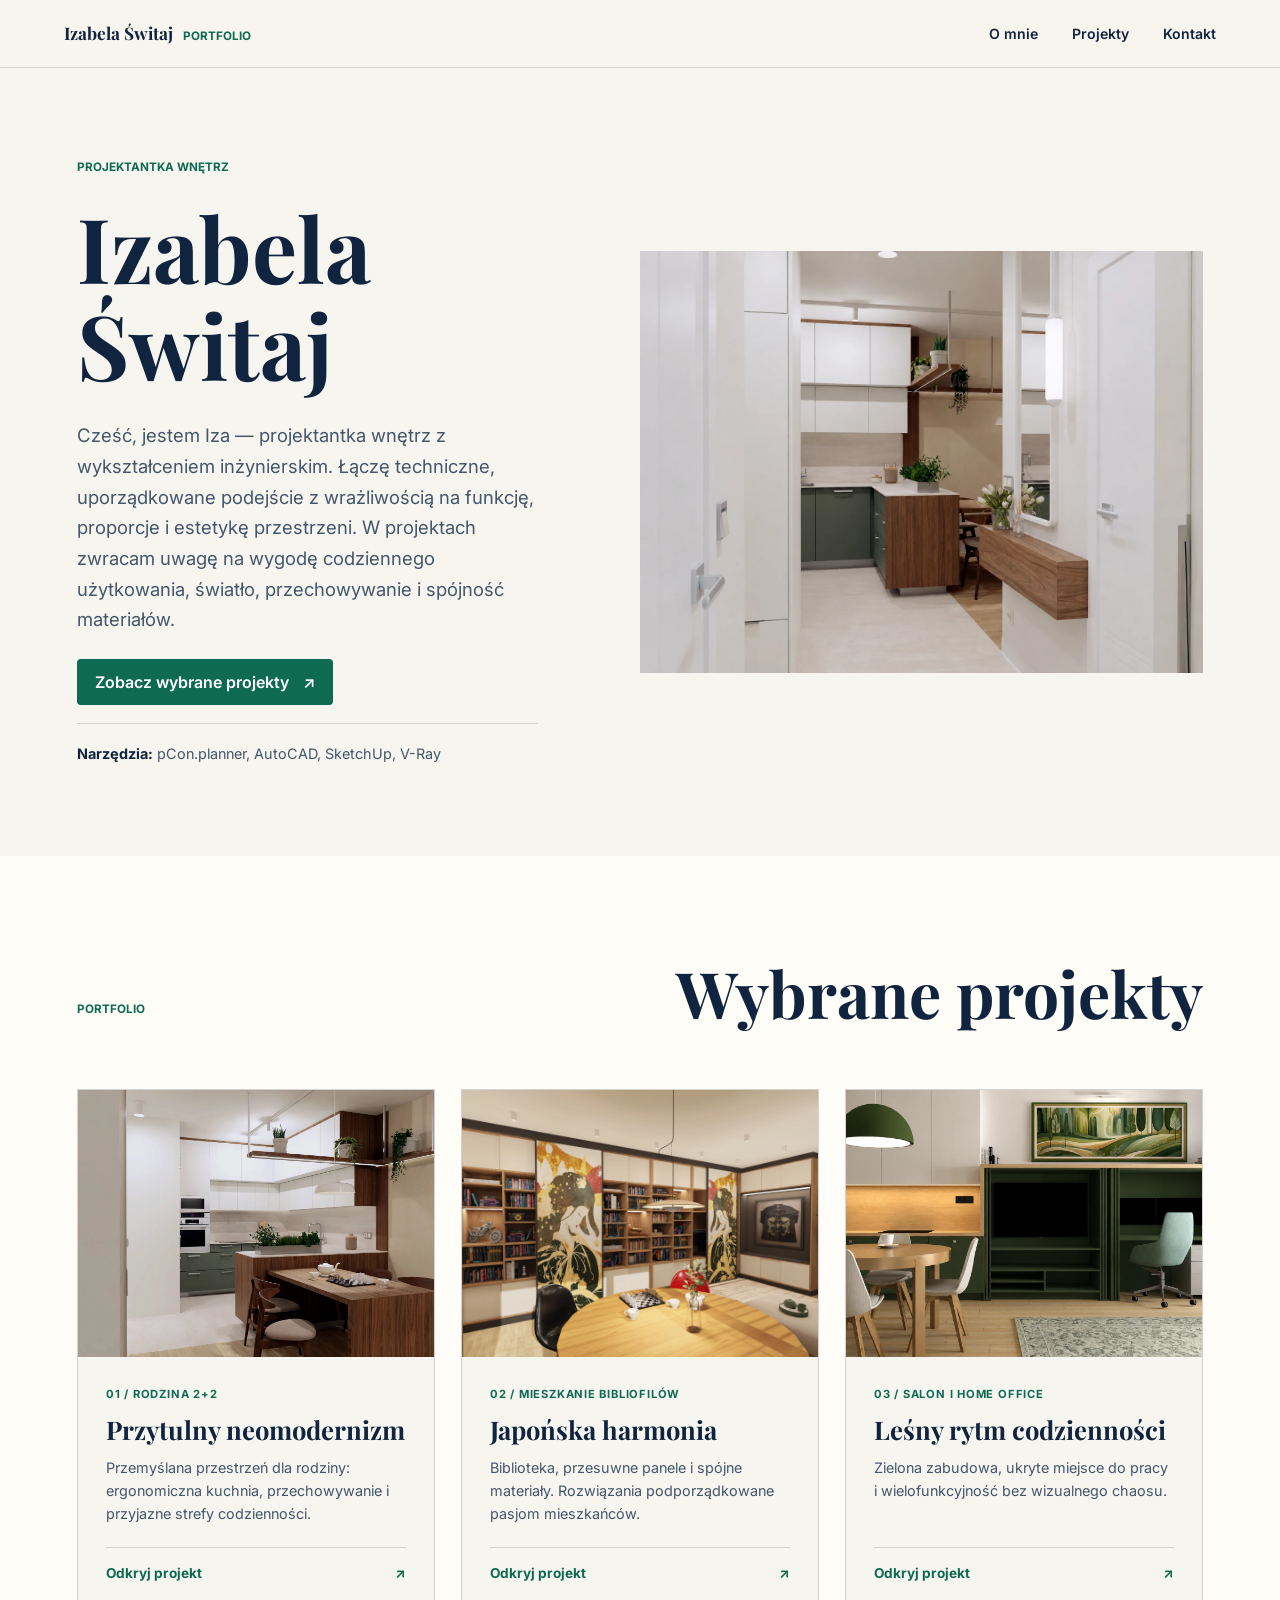
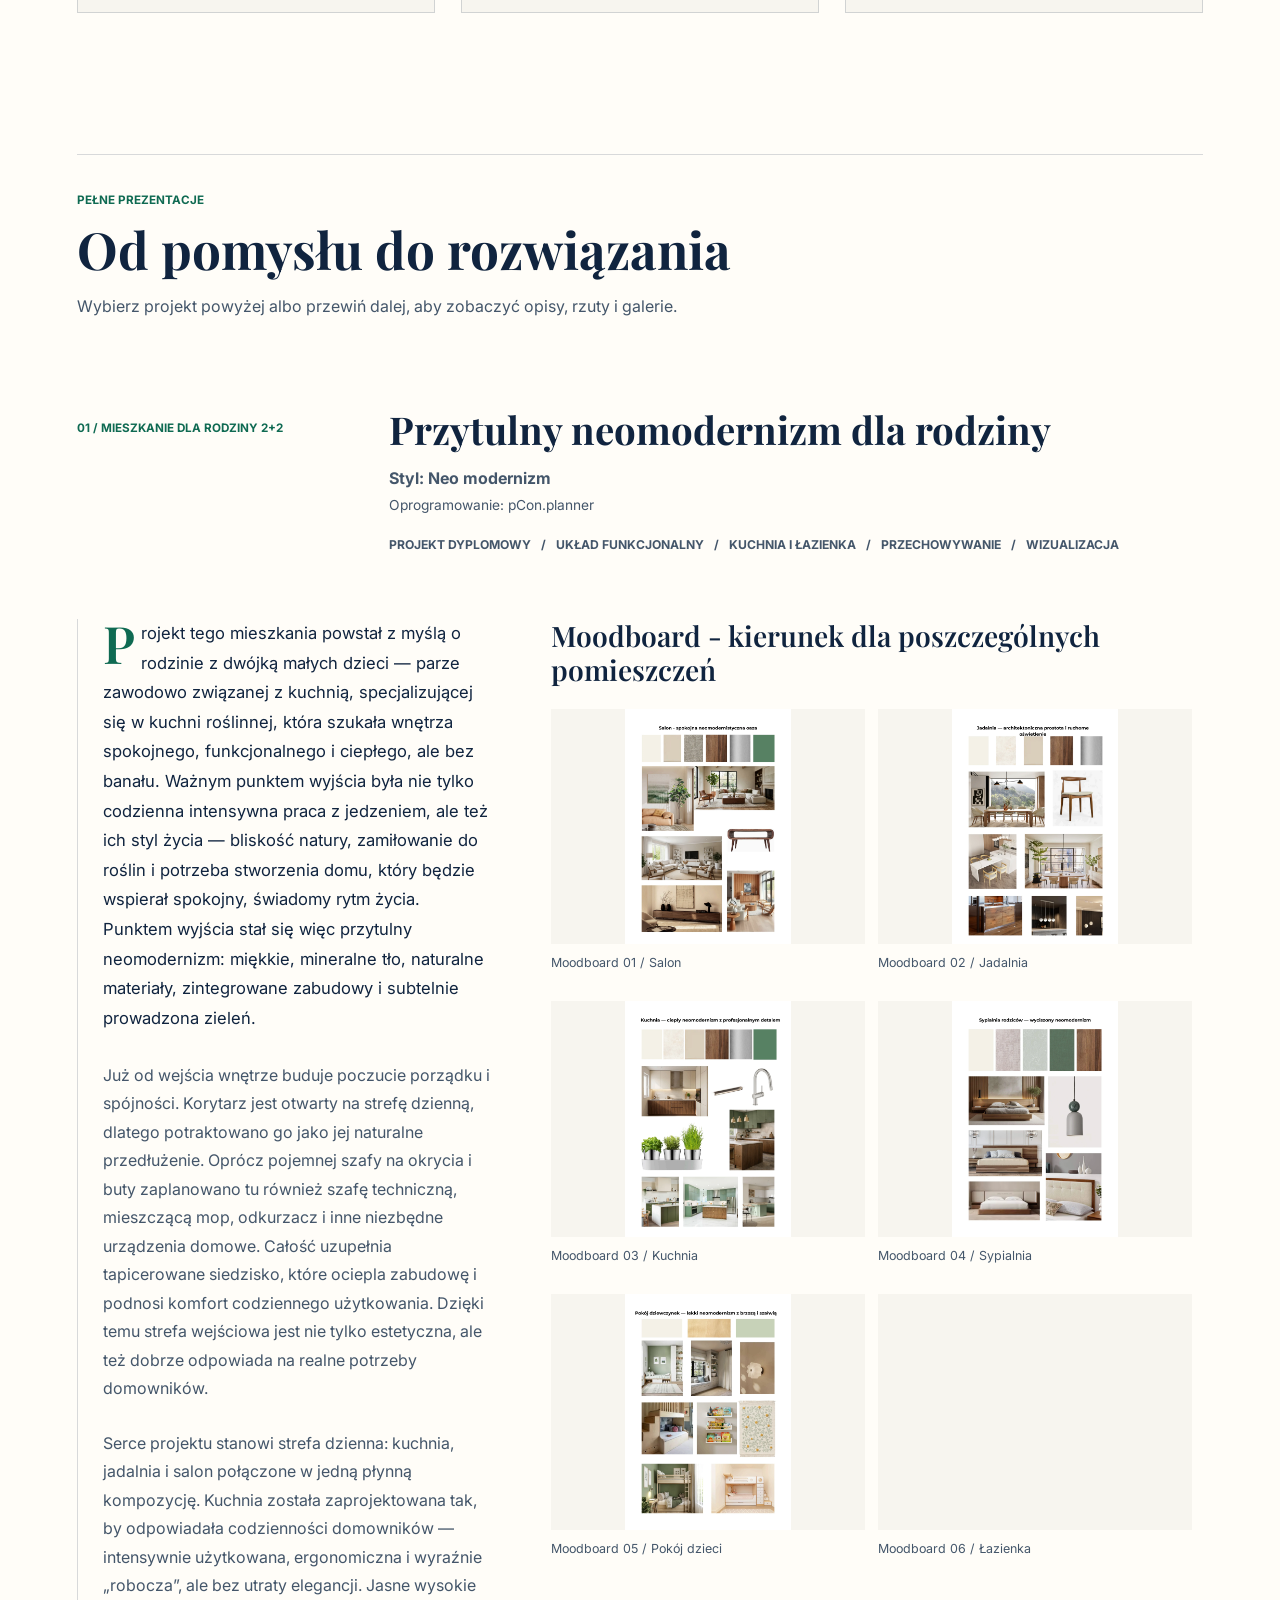
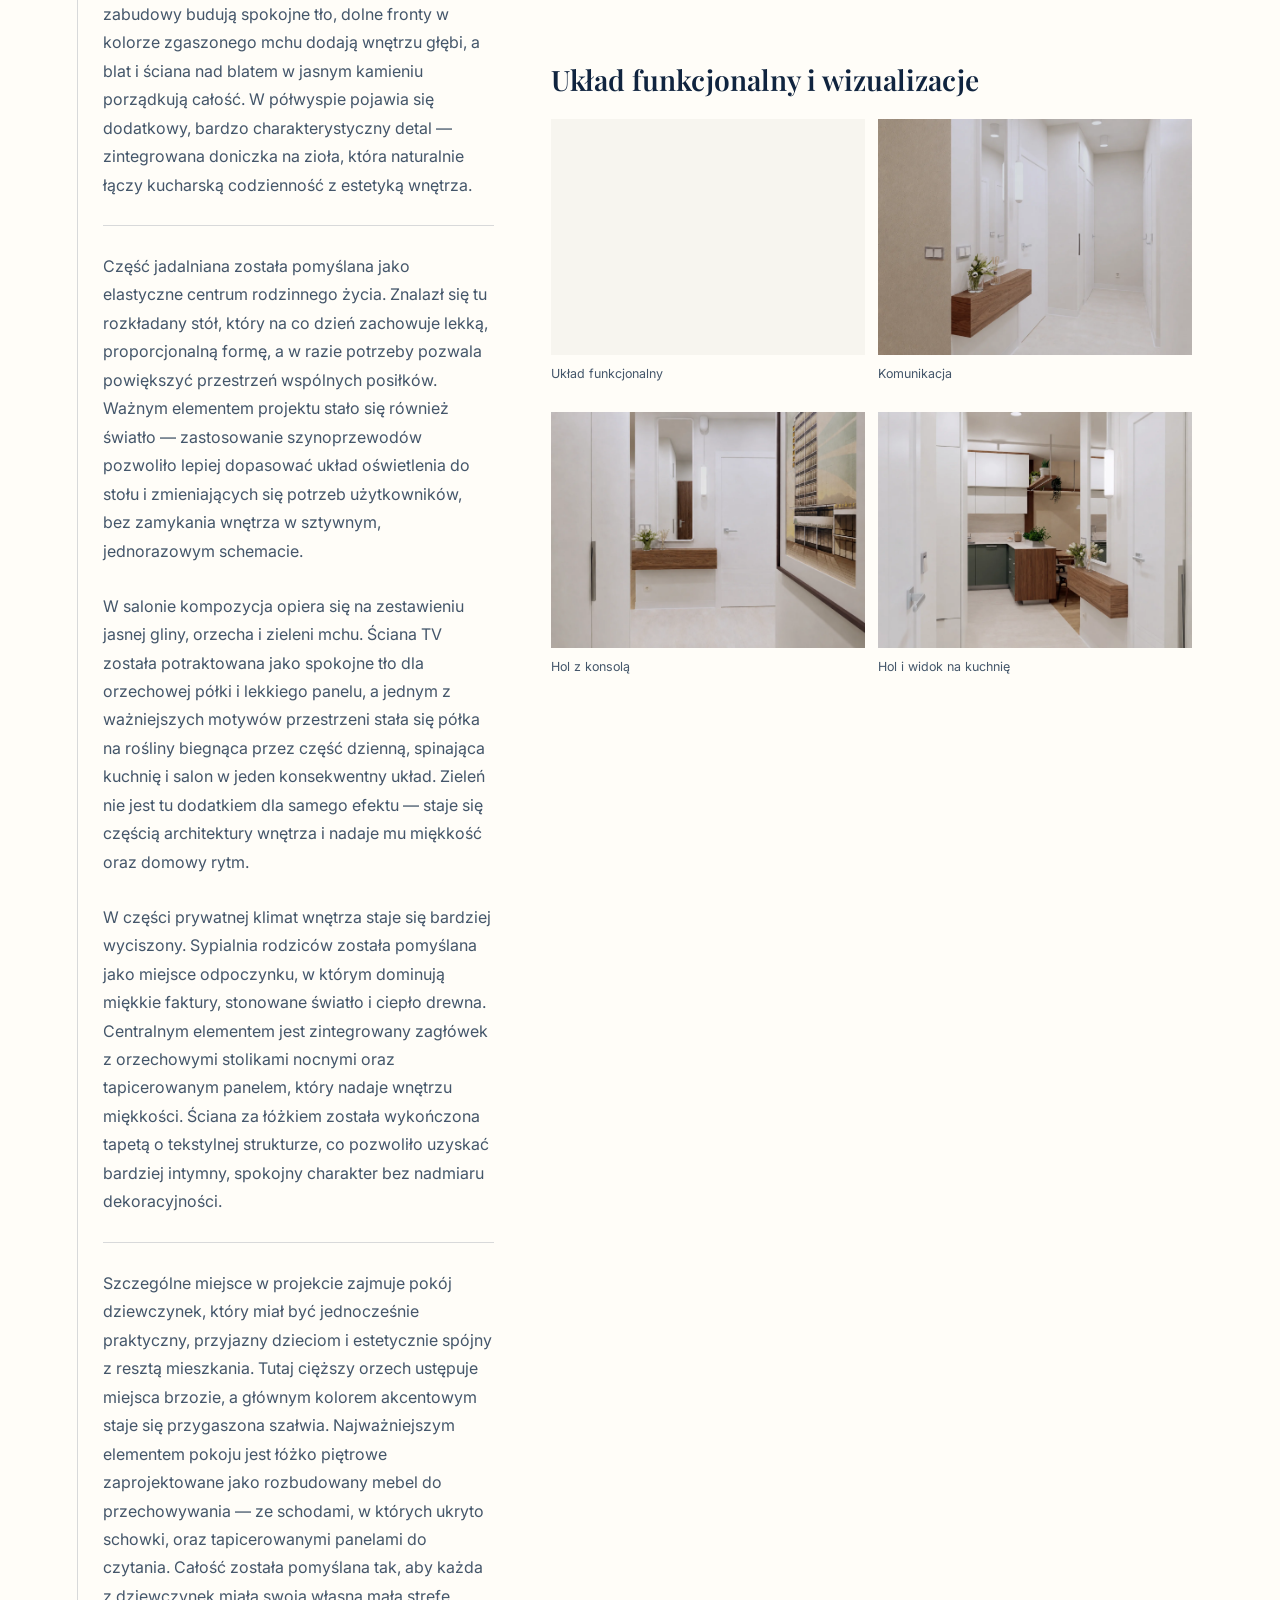
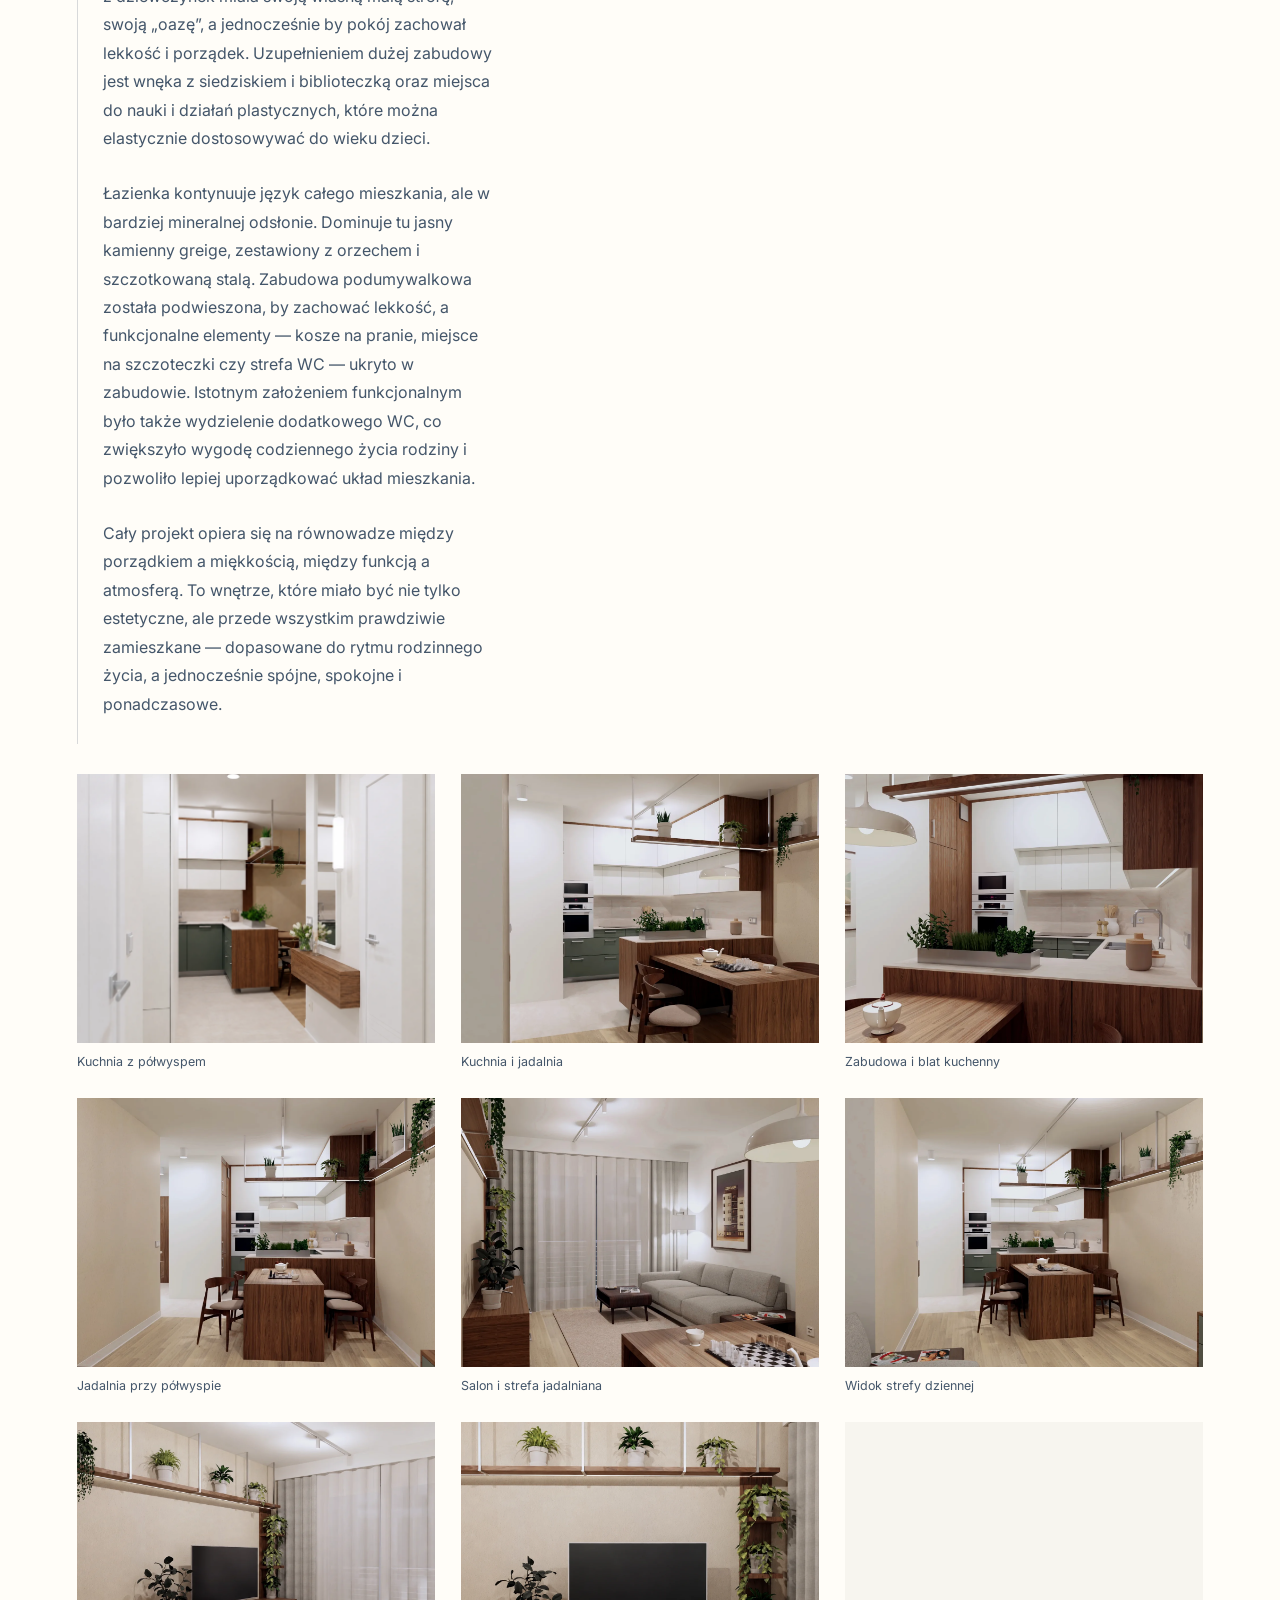
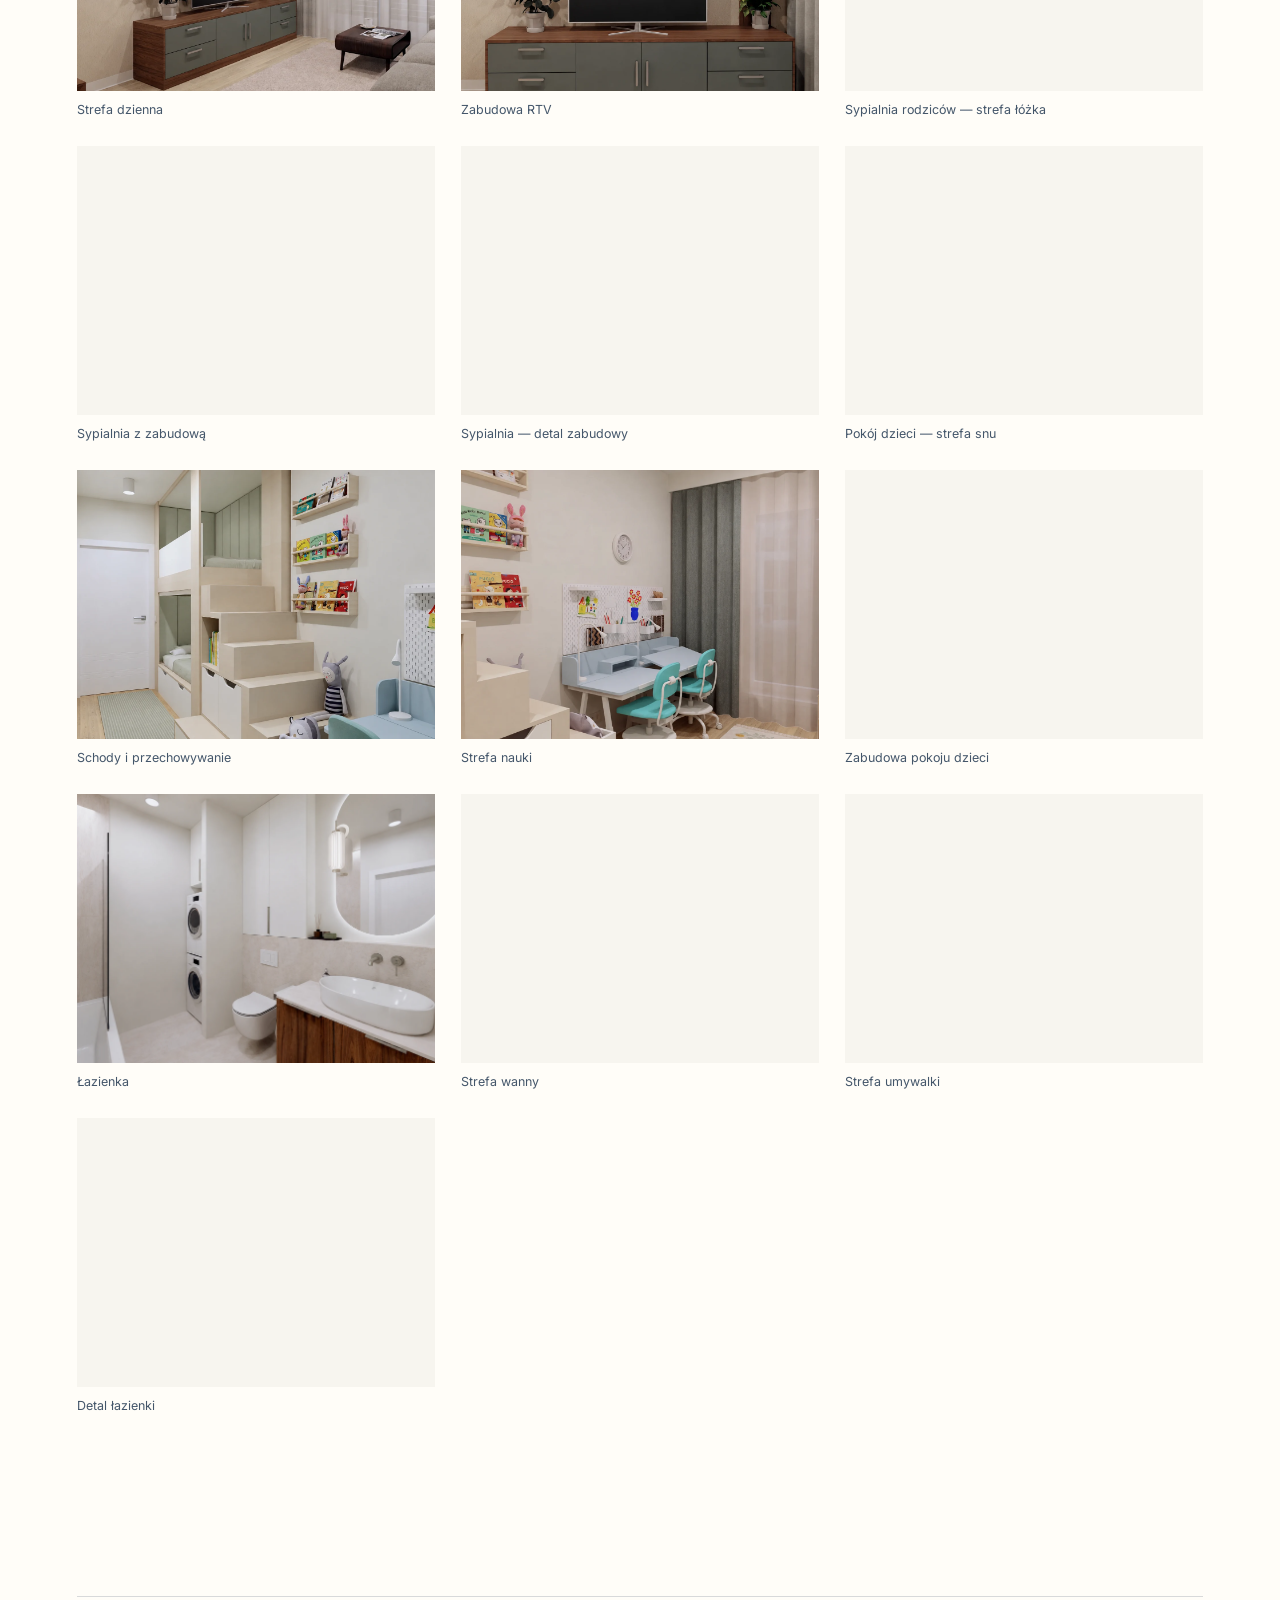
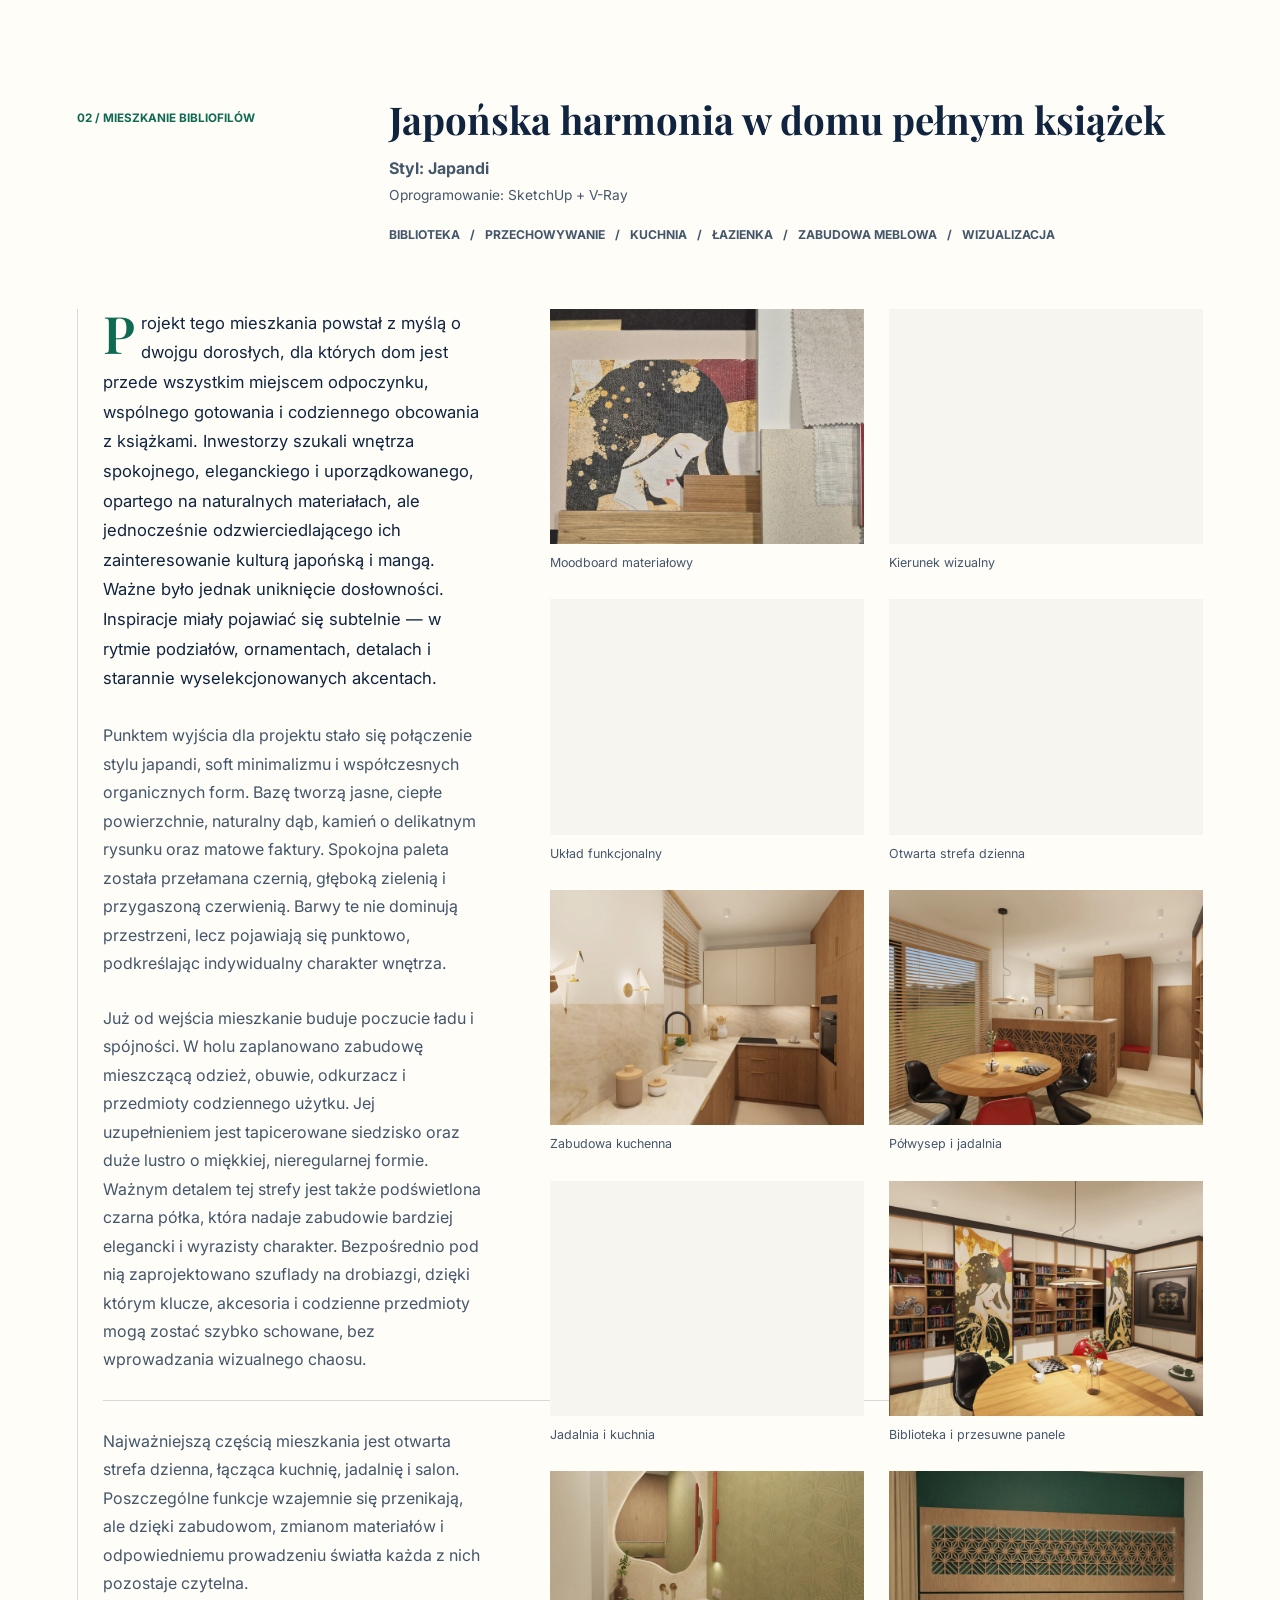
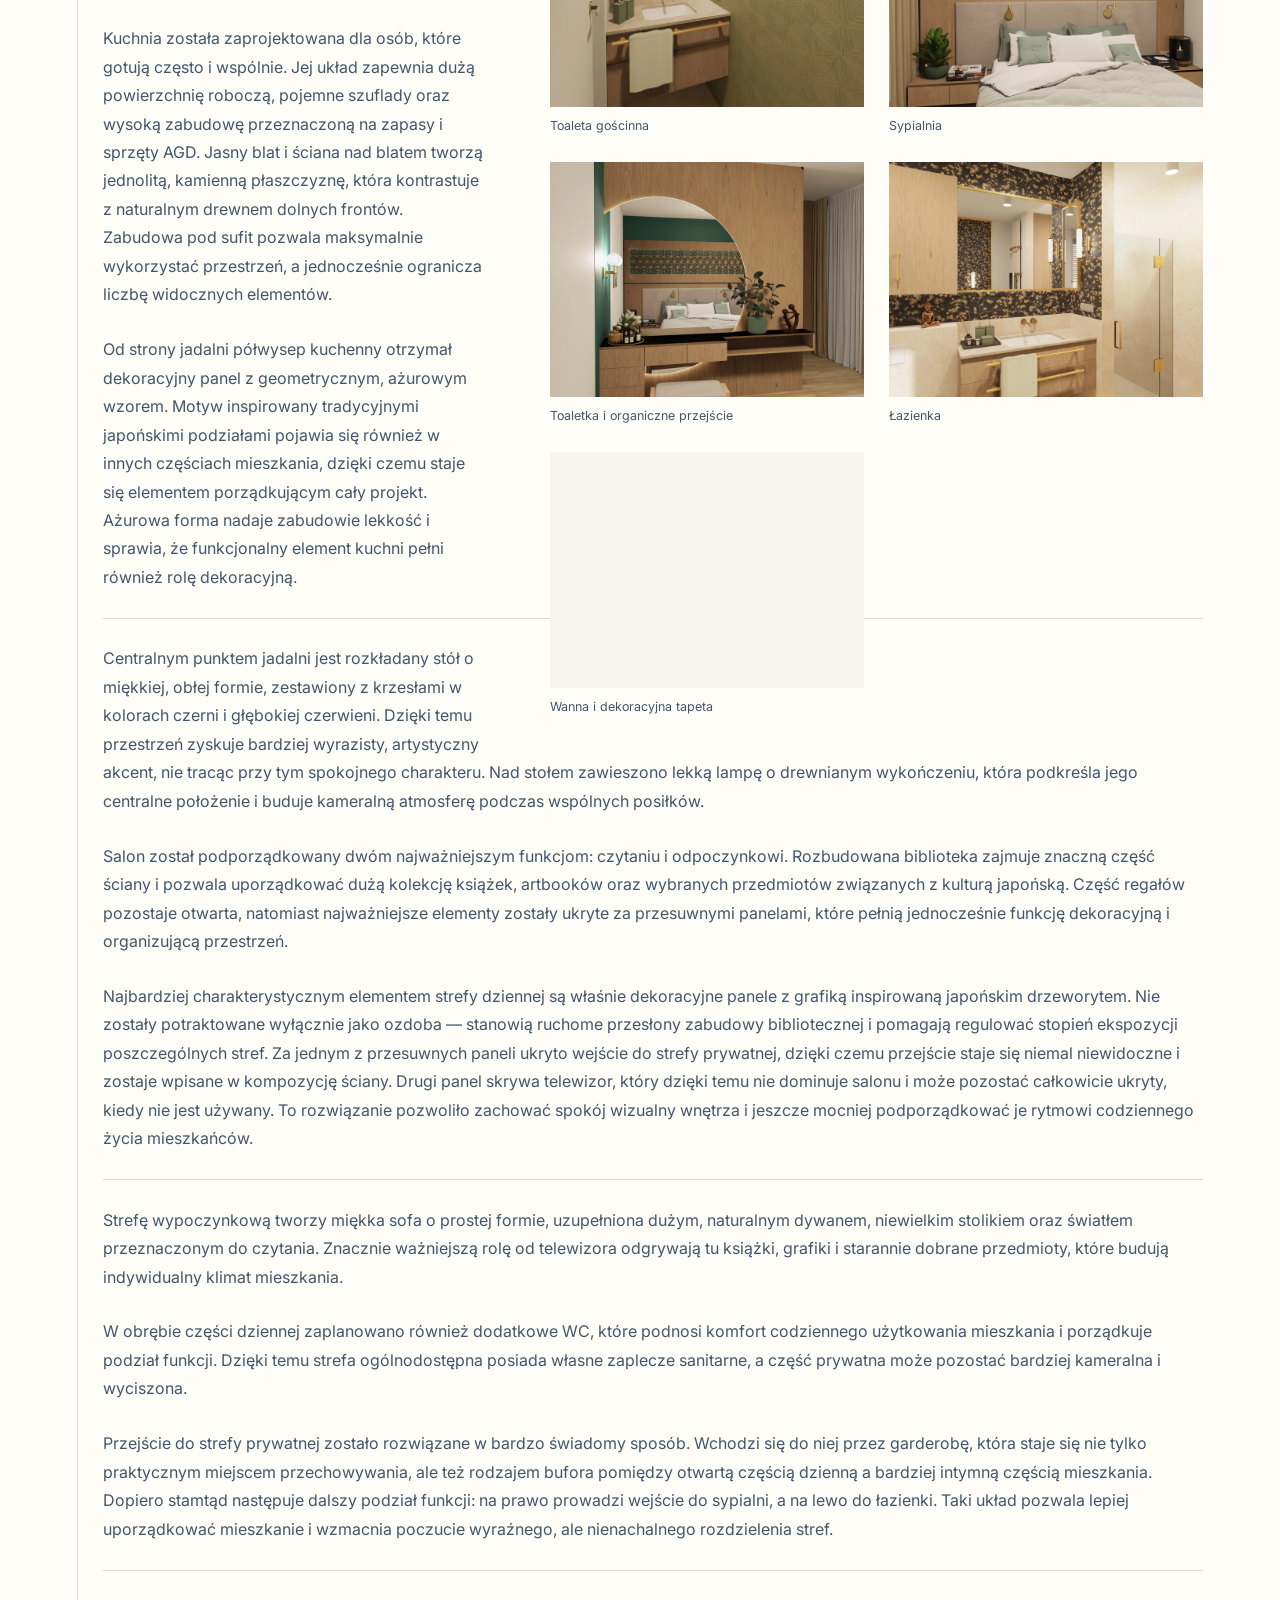
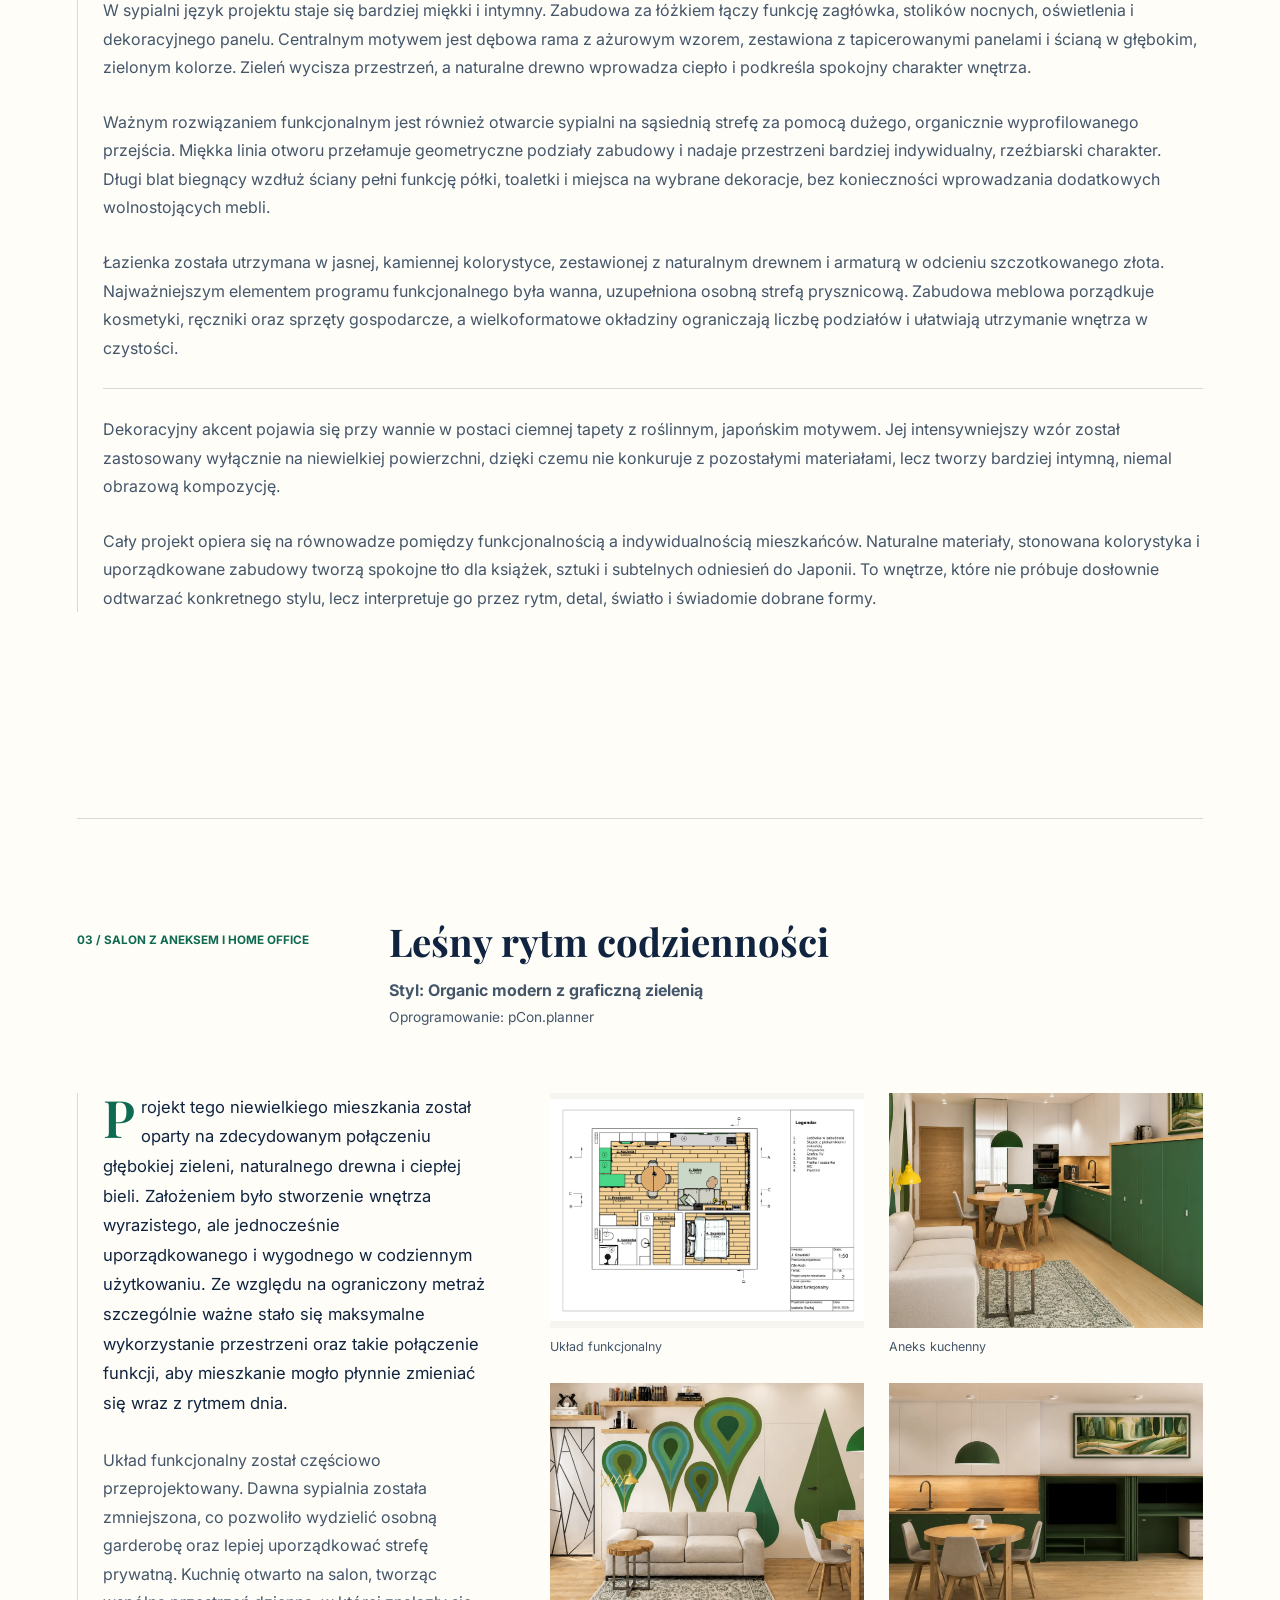
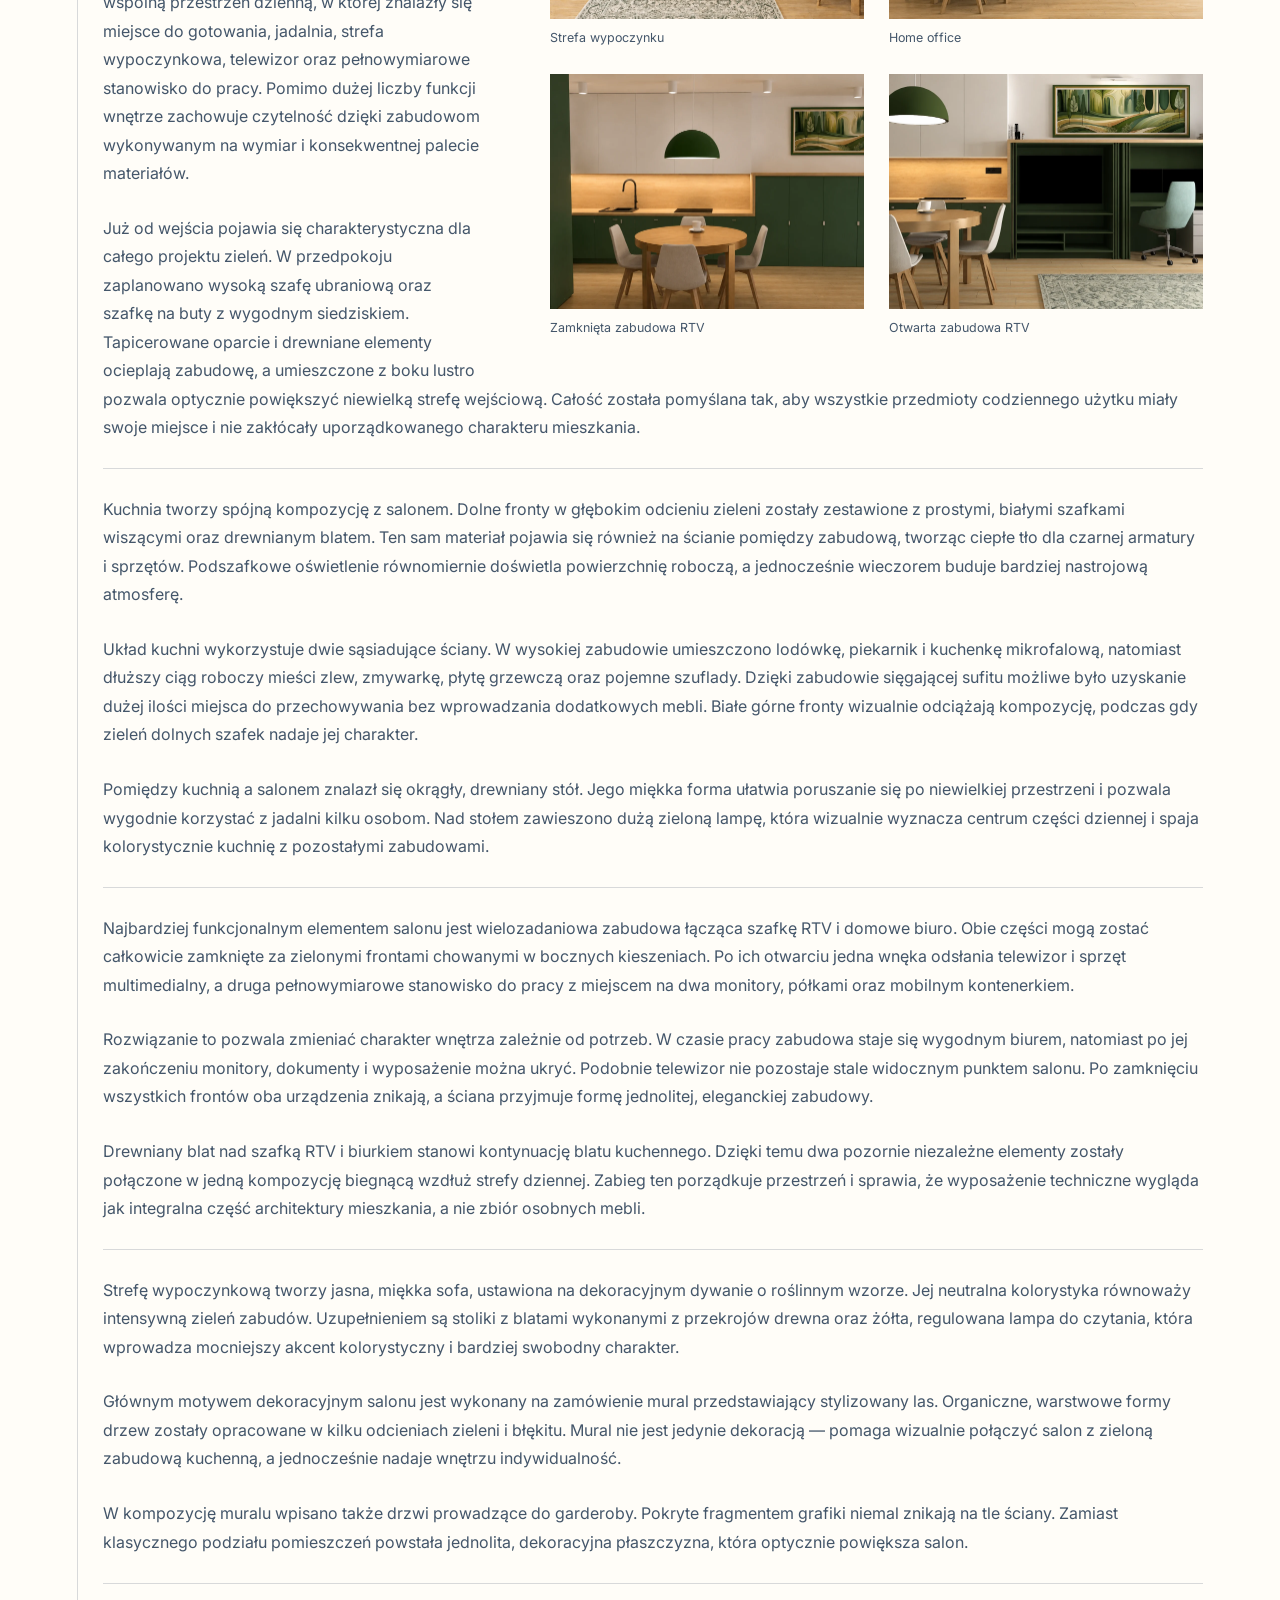
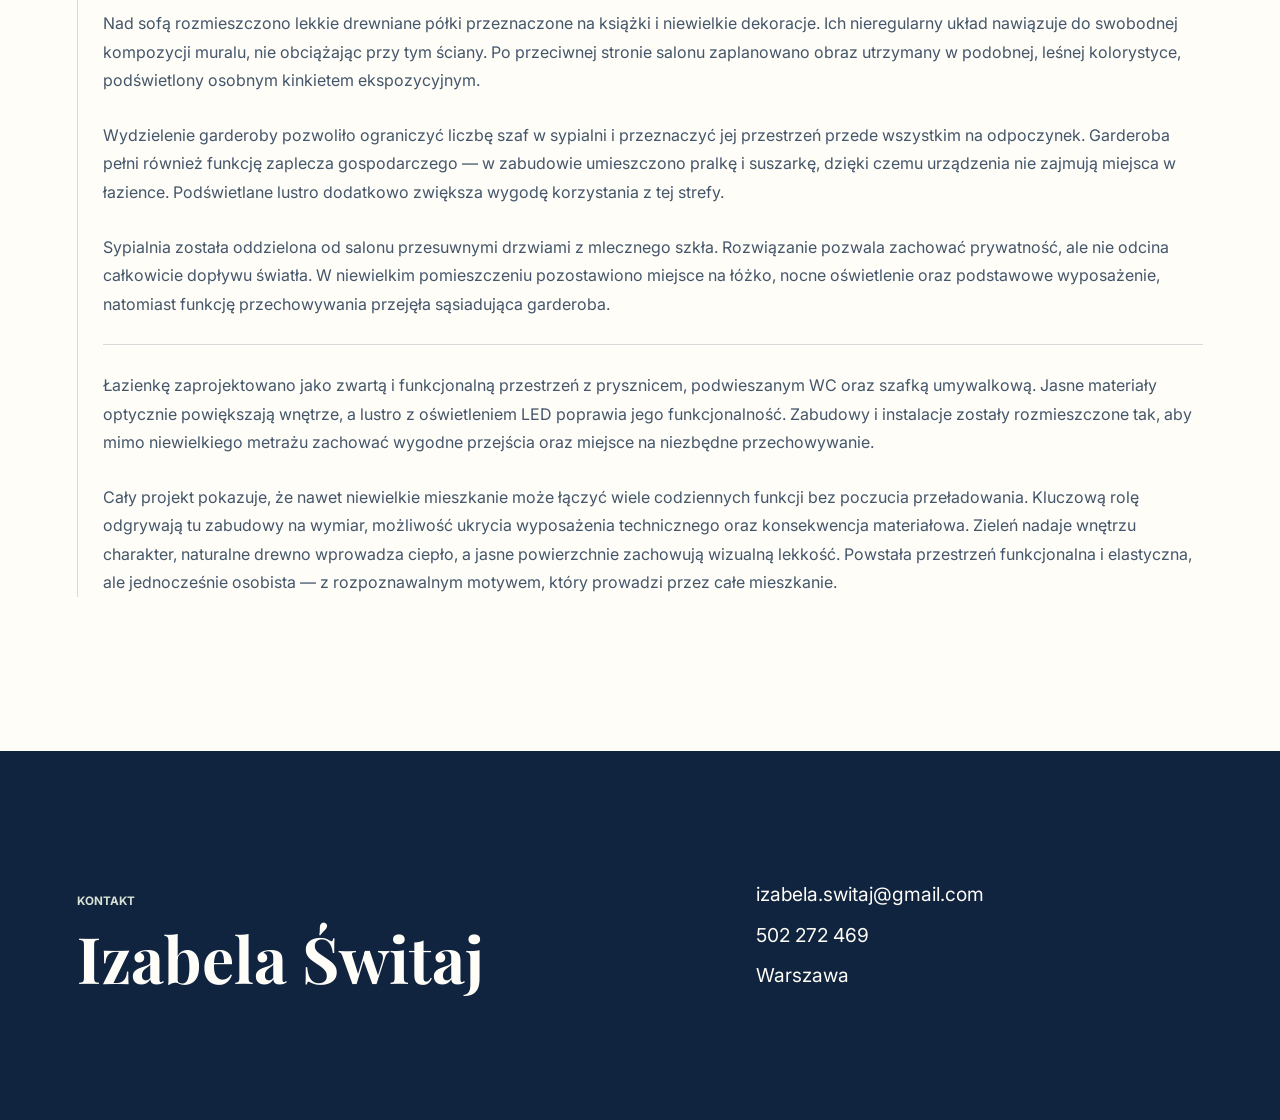
==== portfolio/index.html @ d90c4f76 "Fix portfolio anchor spacing and document stage 2 verification" ====
<!doctype html>
<html lang="pl">
  <head>
    <meta charset="utf-8" />
    <meta name="viewport" content="width=device-width, initial-scale=1" />
    <meta
      name="description"
      content="Trzy projekty wnętrz Izabeli Świtaj: neomodernizm, Japandi i organic modern. Koncepcje, układy funkcjonalne i wizualizacje."
    />
    <link rel="canonical" href="https://izabelaswitaj.pl/portfolio/" />
    <meta name="robots" content="noindex, follow" />
    <meta name="theme-color" content="#10243f" />
    <meta property="og:type" content="profile" />
    <meta property="og:locale" content="pl_PL" />
    <meta property="og:title" content="Izabela Świtaj — portfolio projektowe" />
    <meta
      property="og:description"
      content="Portfolio Izabeli Świtaj — wybrane projekty wnętrz, układy funkcjonalne i wizualizacje."
    />
    <meta property="og:url" content="https://izabelaswitaj.pl/portfolio/" />
    <meta property="og:image" content="https://izabelaswitaj.pl/assets/gallery/diploma-entry-kitchen.webp" />
    <meta property="og:image:alt" content="Hol z widokiem na kuchnię z portfolio Izabeli Świtaj" />
    <meta name="twitter:card" content="summary_large_image" />
    <meta name="twitter:title" content="Izabela Świtaj — portfolio projektowe" />
    <meta
      name="twitter:description"
      content="Wybrane projekty wnętrz, układy funkcjonalne i wizualizacje Izabeli Świtaj."
    />
    <meta name="twitter:image" content="https://izabelaswitaj.pl/assets/gallery/diploma-entry-kitchen.webp" />
    <title>Izabela Świtaj — portfolio projektowe</title>
    <link rel="icon" href="../assets/logo.jpeg" type="image/jpeg" />
    <link rel="preconnect" href="https://fonts.googleapis.com" />
    <link rel="preconnect" href="https://fonts.gstatic.com" crossorigin />
    <link
      href="https://fonts.googleapis.com/css2?family=Inter:wght@400;500;600;700&family=Playfair+Display:wght@600;700&display=swap"
      rel="stylesheet"
    />
    <link rel="stylesheet" href="portfolio.css?v=20261104-2" />
    <script type="application/ld+json">
      {
        "@context": "https://schema.org",
        "@type": "Person",
        "name": "Izabela Świtaj",
        "jobTitle": "Projektantka wnętrz",
        "url": "https://izabelaswitaj.pl/portfolio/",
        "email": "mailto:izabela.switaj@gmail.com",
        "telephone": "+48502272469"
      }
    </script>
  </head>
  <body>
    <a class="skip-link" href="#projekty">Przejdź do projektów</a>

    <header class="portfolio-header">
      <div class="brand" aria-label="Izabela Świtaj — portfolio">
        <strong>Izabela Świtaj</strong>
        <span>portfolio</span>
      </div>
      <nav aria-label="Nawigacja portfolio">
        <a href="#o-mnie">O mnie</a>
        <a href="#projekty">Projekty</a>
        <a href="#kontakt">Kontakt</a>
      </nav>
    </header>

    <main>
      <section id="o-mnie" class="about" aria-labelledby="about-title">
        <div class="about-copy">
          <p class="eyebrow">Projektantka wnętrz</p>
          <h1 id="about-title">Izabela Świtaj</h1>
          <p class="about-note">
            Cześć, jestem Iza — projektantka wnętrz z wykształceniem inżynierskim. Łączę
            techniczne, uporządkowane podejście z wrażliwością na funkcję, proporcje i estetykę
            przestrzeni. W projektach zwracam uwagę na wygodę codziennego użytkowania, światło,
            przechowywanie i spójność materiałów.
          </p>
          <a class="about-cta" href="#projekty">Zobacz wybrane projekty <span aria-hidden="true">↗</span></a>
          <p class="tools"><strong>Narzędzia:</strong> pCon.planner, AutoCAD, SketchUp, V-Ray</p>
        </div>
        <figure class="about-image">
          <img
            src="../assets/gallery/diploma-entry-kitchen.webp"
            alt="Hol z widokiem na kuchnię w projekcie Izabeli Świtaj"
            width="1448"
            height="1086"
            decoding="async"
            fetchpriority="high"
          />
        </figure>
      </section>

      <section id="projekty" class="projects" aria-labelledby="projects-title">
        <header class="projects-heading">
          <p class="eyebrow">Portfolio</p>
          <h2 id="projects-title">Wybrane projekty</h2>
        </header>

        <div class="project-overview" aria-label="Przegląd projektów wnętrz">
          <a class="overview-card" href="#projekt-neomodernizm" aria-label="Zobacz pełny projekt Przytulny neomodernizm dla rodziny">
            <div class="overview-image"><img src="../assets/gallery/diploma-kitchen-dining-1.webp" alt="Jasna strefa kuchenna i jadalnia w projekcie Przytulny neomodernizm" width="1448" height="1086" loading="eager" decoding="async" /></div>
            <div class="overview-content"><span class="overview-number">01 / Rodzina 2+2</span><h3>Przytulny neomodernizm</h3><p>Przemyślana przestrzeń dla rodziny: ergonomiczna kuchnia, przechowywanie i przyjazne strefy codzienności.</p><span class="overview-link">Odkryj projekt <span aria-hidden="true">↗</span></span></div>
          </a>
          <a class="overview-card" href="#projekt-japandi" aria-label="Zobacz pełny projekt Japońska harmonia w domu pełnym książek">
            <div class="overview-image"><img src="../assets/gallery/japandi-library.webp" alt="Biblioteka w salonie w projekcie Japandi" width="1448" height="1086" loading="lazy" decoding="async" /></div>
            <div class="overview-content"><span class="overview-number">02 / Mieszkanie bibliofilów</span><h3>Japońska harmonia</h3><p>Biblioteka, przesuwne panele i spójne materiały. Rozwiązania podporządkowane pasjom mieszkańców.</p><span class="overview-link">Odkryj projekt <span aria-hidden="true">↗</span></span></div>
          </a>
          <a class="overview-card" href="#projekt-lesny-rytm" aria-label="Zobacz pełny projekt Leśny rytm codzienności">
            <div class="overview-image"><img src="../assets/gallery/organic-rtv-open.webp" alt="Zabudowa RTV i miejsce do pracy w projekcie Leśny rytm codzienności" width="1672" height="941" loading="lazy" decoding="async" /></div>
            <div class="overview-content"><span class="overview-number">03 / Salon i home office</span><h3>Leśny rytm codzienności</h3><p>Zielona zabudowa, ukryte miejsce do pracy i wielofunkcyjność bez wizualnego chaosu.</p><span class="overview-link">Odkryj projekt <span aria-hidden="true">↗</span></span></div>
          </a>
        </div>
        <div class="project-details-heading"><p class="eyebrow">Pełne prezentacje</p><h2>Od pomysłu do rozwiązania</h2><p>Wybierz projekt powyżej albo przewiń dalej, aby zobaczyć opisy, rzuty i galerie.</p></div>

        <article id="projekt-neomodernizm" class="project project--neo" aria-labelledby="project-neo-title">
          <header class="project-heading">
            <p class="project-number">01 / Mieszkanie dla rodziny 2+2</p>
            <div class="project-intro">
              <h3 id="project-neo-title">Przytulny neomodernizm <span class="no-break">dla rodziny</span></h3>
              <p class="project-style">Styl: Neo modernizm</p>
              <p class="project-software">Oprogramowanie: pCon.planner</p>
              <ul class="project-tags" aria-label="Zakres projektu">
                <li>projekt dyplomowy</li>
                <li>układ funkcjonalny</li>
                <li>kuchnia i łazienka</li>
                <li>przechowywanie</li>
                <li>wizualizacja</li>
              </ul>
            </div>
          </header>
          <div class="project-story">
          <div class="project-narrative">
            <p>
              Projekt tego mieszkania powstał z myślą o rodzinie z dwójką małych dzieci —
              parze zawodowo związanej z kuchnią, specjalizującej się w kuchni roślinnej,
              która szukała wnętrza spokojnego, funkcjonalnego i ciepłego, ale bez banału.
              Ważnym punktem wyjścia była nie tylko codzienna intensywna praca z jedzeniem,
              ale też ich styl życia — bliskość natury, zamiłowanie do roślin i potrzeba
              stworzenia domu, który będzie wspierał spokojny, świadomy rytm życia. Punktem
              wyjścia stał się więc przytulny neomodernizm: miękkie, mineralne tło, naturalne
              materiały, zintegrowane zabudowy i subtelnie prowadzona zieleń.
            </p>
            <p>
              Już od wejścia wnętrze buduje poczucie porządku i spójności. Korytarz jest
              otwarty na strefę dzienną, dlatego potraktowano go jako jej naturalne
              przedłużenie. Oprócz pojemnej szafy na okrycia i buty zaplanowano tu również
              szafę techniczną, mieszczącą mop, odkurzacz i inne niezbędne urządzenia domowe.
              Całość uzupełnia tapicerowane siedzisko, które ociepla zabudowę i podnosi
              komfort codziennego użytkowania. Dzięki temu strefa wejściowa jest nie tylko
              estetyczna, ale też dobrze odpowiada na realne potrzeby domowników.
            </p>
            <p>
              Serce projektu stanowi strefa dzienna: kuchnia, jadalnia i salon połączone w
              jedną płynną kompozycję. Kuchnia została zaprojektowana tak, by odpowiadała
              codzienności domowników — intensywnie użytkowana, ergonomiczna i wyraźnie
              „robocza”, ale bez utraty elegancji. Jasne wysokie zabudowy budują spokojne tło,
              dolne fronty w kolorze zgaszonego mchu dodają wnętrzu głębi, a blat i ściana nad
              blatem w jasnym kamieniu porządkują całość. W półwyspie pojawia się dodatkowy,
              bardzo charakterystyczny detal — zintegrowana doniczka na zioła, która naturalnie
              łączy kucharską codzienność z estetyką wnętrza.
            </p>
            <p>
              Część jadalniana została pomyślana jako elastyczne centrum rodzinnego życia.
              Znalazł się tu rozkładany stół, który na co dzień zachowuje lekką, proporcjonalną
              formę, a w razie potrzeby pozwala powiększyć przestrzeń wspólnych posiłków.
              Ważnym elementem projektu stało się również światło — zastosowanie
              szynoprzewodów pozwoliło lepiej dopasować układ oświetlenia do stołu i
              zmieniających się potrzeb użytkowników, bez zamykania wnętrza w sztywnym,
              jednorazowym schemacie.
            </p>
            <p>
              W salonie kompozycja opiera się na zestawieniu jasnej gliny, orzecha i zieleni
              mchu. Ściana TV została potraktowana jako spokojne tło dla orzechowej półki i
              lekkiego panelu, a jednym z ważniejszych motywów przestrzeni stała się półka na
              rośliny biegnąca przez część dzienną, spinająca kuchnię i salon w jeden
              konsekwentny układ. Zieleń nie jest tu dodatkiem dla samego efektu — staje się
              częścią architektury wnętrza i nadaje mu miękkość oraz domowy rytm.
            </p>
            <p>
              W części prywatnej klimat wnętrza staje się bardziej wyciszony. Sypialnia
              rodziców została pomyślana jako miejsce odpoczynku, w którym dominują miękkie
              faktury, stonowane światło i ciepło drewna. Centralnym elementem jest
              zintegrowany zagłówek z orzechowymi stolikami nocnymi oraz tapicerowanym panelem,
              który nadaje wnętrzu miękkości. Ściana za łóżkiem została wykończona tapetą o
              tekstylnej strukturze, co pozwoliło uzyskać bardziej intymny, spokojny charakter
              bez nadmiaru dekoracyjności.
            </p>
            <p>
              Szczególne miejsce w projekcie zajmuje pokój dziewczynek, który miał być
              jednocześnie praktyczny, przyjazny dzieciom i estetycznie spójny z resztą
              mieszkania. Tutaj cięższy orzech ustępuje miejsca brzozie, a głównym kolorem
              akcentowym staje się przygaszona szałwia. Najważniejszym elementem pokoju jest
              łóżko piętrowe zaprojektowane jako rozbudowany mebel do przechowywania — ze
              schodami, w których ukryto schowki, oraz tapicerowanymi panelami do czytania.
              Całość została pomyślana tak, aby każda z dziewczynek miała swoją własną małą
              strefę, swoją „oazę”, a jednocześnie by pokój zachował lekkość i porządek.
              Uzupełnieniem dużej zabudowy jest wnęka z siedziskiem i biblioteczką oraz miejsca
              do nauki i działań plastycznych, które można elastycznie dostosowywać do wieku
              dzieci.
            </p>
            <p>
              Łazienka kontynuuje język całego mieszkania, ale w bardziej mineralnej odsłonie.
              Dominuje tu jasny kamienny greige, zestawiony z orzechem i szczotkowaną stalą.
              Zabudowa podumywalkowa została podwieszona, by zachować lekkość, a funkcjonalne
              elementy — kosze na pranie, miejsce na szczoteczki czy strefa WC — ukryto w
              zabudowie. Istotnym założeniem funkcjonalnym było także wydzielenie dodatkowego
              WC, co zwiększyło wygodę codziennego życia rodziny i pozwoliło lepiej uporządkować
              układ mieszkania.
            </p>
            <p>
              Cały projekt opiera się na równowadze między porządkiem a miękkością, między
              funkcją a atmosferą. To wnętrze, które miało być nie tylko estetyczne, ale przede
              wszystkim prawdziwie zamieszkane — dopasowane do rytmu rodzinnego życia, a
              jednocześnie spójne, spokojne i ponadczasowe.
            </p>
          </div>
          <div class="project-media">
          <div class="project-gallery-section">
            <h4>Moodboard - kierunek dla poszczególnych pomieszczeń</h4>
            <div class="project-gallery-grid" aria-label="Moodboard projektu Neo modernizm">
              <figure class="gallery-item">
                <button class="image-button image-button--contain" type="button" data-lightbox-src="../assets/gallery/diploma-moodboard-1.webp" data-lightbox-caption="Neo modernizm - moodboard salonu" aria-label="Powiększ: moodboard salonu">
                  <img src="../assets/gallery/diploma-moodboard-1.webp" alt="Moodboard salonu w stylu przytulnego neomodernizmu" width="1274" height="1800" loading="lazy" decoding="async" />
                </button>
                <figcaption>Moodboard 01 / Salon</figcaption>
              </figure>
              <figure class="gallery-item">
                <button class="image-button image-button--contain" type="button" data-lightbox-src="../assets/gallery/diploma-moodboard-2.webp" data-lightbox-caption="Neo modernizm - moodboard jadalni" aria-label="Powiększ: moodboard jadalni">
                  <img src="../assets/gallery/diploma-moodboard-2.webp" alt="Moodboard jadalni z prostymi formami i ruchomym oświetleniem" width="1274" height="1800" loading="lazy" decoding="async" />
                </button>
                <figcaption>Moodboard 02 / Jadalnia</figcaption>
              </figure>
              <figure class="gallery-item">
                <button class="image-button image-button--contain" type="button" data-lightbox-src="../assets/gallery/diploma-moodboard-3.webp" data-lightbox-caption="Neo modernizm - moodboard kuchni" aria-label="Powiększ: moodboard kuchni">
                  <img src="../assets/gallery/diploma-moodboard-3.webp" alt="Moodboard kuchni z ciepłymi materiałami i zielonym akcentem" width="1274" height="1800" loading="lazy" decoding="async" />
                </button>
                <figcaption>Moodboard 03 / Kuchnia</figcaption>
              </figure>
              <figure class="gallery-item">
                <button class="image-button image-button--contain" type="button" data-lightbox-src="../assets/gallery/diploma-moodboard-4.webp" data-lightbox-caption="Neo modernizm - moodboard sypialni" aria-label="Powiększ: moodboard sypialni">
                  <img src="../assets/gallery/diploma-moodboard-4.webp" alt="Moodboard wyciszonej sypialni rodziców" width="1274" height="1800" loading="lazy" decoding="async" />
                </button>
                <figcaption>Moodboard 04 / Sypialnia</figcaption>
              </figure>
              <figure class="gallery-item">
                <button class="image-button image-button--contain" type="button" data-lightbox-src="../assets/gallery/diploma-moodboard-5.webp" data-lightbox-caption="Neo modernizm - moodboard pokoju dzieci" aria-label="Powiększ: moodboard pokoju dzieci">
                  <img src="../assets/gallery/diploma-moodboard-5.webp" alt="Moodboard pokoju dzieci z brzozą i szałwią" width="1274" height="1800" loading="lazy" decoding="async" />
                </button>
                <figcaption>Moodboard 05 / Pokój dzieci</figcaption>
              </figure>
              <figure class="gallery-item">
                <button class="image-button image-button--contain" type="button" data-lightbox-src="../assets/gallery/diploma-moodboard-6.webp" data-lightbox-caption="Neo modernizm - moodboard łazienki" aria-label="Powiększ: moodboard łazienki">
                  <img src="../assets/gallery/diploma-moodboard-6.webp" alt="Moodboard łazienki z mineralną paletą materiałów" width="1274" height="1800" loading="lazy" decoding="async" />
                </button>
                <figcaption>Moodboard 06 / Łazienka</figcaption>
              </figure>
            </div>
          </div>
          <div class="project-gallery-section">
            <h4>Układ funkcjonalny i wizualizacje</h4>
            <div class="project-gallery-grid" aria-label="Układ i wizualizacje projektu Neo modernizm">
            <figure class="gallery-item">
              <button class="image-button image-button--contain" type="button" data-lightbox-src="../assets/gallery/diploma-plan.webp" data-lightbox-caption="Neo modernizm - układ funkcjonalny" aria-label="Powiększ: układ funkcjonalny">
                <img src="../assets/gallery/diploma-plan.webp" alt="Rzut funkcjonalny mieszkania w projekcie Neo modernizm" width="1672" height="941" loading="lazy" decoding="async" />
              </button>
              <figcaption>Układ funkcjonalny</figcaption>
            </figure>
            <figure class="gallery-item">
              <button class="image-button" type="button" data-lightbox-src="../assets/gallery/diploma-hall.webp" data-lightbox-caption="Neo modernizm - komunikacja" aria-label="Powiększ: komunikacja">
                <img src="../assets/gallery/diploma-hall.webp" alt="Jasny ciąg komunikacyjny z drewnianą konsolą" width="1448" height="1086" loading="lazy" decoding="async" />
              </button>
              <figcaption>Komunikacja</figcaption>
            </figure>
            <figure class="gallery-item">
              <button class="image-button" type="button" data-lightbox-src="../assets/gallery/diploma-hall-console.webp" data-lightbox-caption="Neo modernizm - hol z konsolą" aria-label="Powiększ: hol z konsolą">
                <img src="../assets/gallery/diploma-hall-console.webp" alt="Drewniana konsola i lustro w holu" width="1447" height="1087" loading="lazy" decoding="async" />
              </button>
              <figcaption>Hol z konsolą</figcaption>
            </figure>
            <figure class="gallery-item gallery-item-wide">
              <button class="image-button" type="button" data-lightbox-src="../assets/gallery/diploma-entry-kitchen.webp" data-lightbox-caption="Neo modernizm — hol i widok na kuchnię" aria-label="Powiększ: hol i widok na kuchnię">
                <img src="../assets/gallery/diploma-entry-kitchen.webp" alt="Hol z widokiem na kuchnię w projekcie Neo modernizm" width="1448" height="1086" loading="lazy" decoding="async" />
              </button>
              <figcaption>Hol i widok na kuchnię</figcaption>
            </figure>
            <div class="project-gallery-full">
            <figure class="gallery-item">
              <button class="image-button" type="button" data-lightbox-src="../assets/gallery/diploma-kitchen-second-view.webp" data-lightbox-caption="Neo modernizm - drugi widok kuchni" aria-label="Powiększ: drugi widok kuchni">
                <img src="../assets/gallery/diploma-kitchen-second-view.webp" alt="Drugi widok kuchni z półwyspem i zabudową" width="1449" height="1085" loading="lazy" decoding="async" />
              </button>
              <figcaption>Kuchnia z półwyspem</figcaption>
            </figure>
            <figure class="gallery-item">
              <button class="image-button" type="button" data-lightbox-src="../assets/gallery/diploma-kitchen-dining-1.webp" data-lightbox-caption="Neo modernizm — kuchnia i jadalnia" aria-label="Powiększ: kuchnia i jadalnia">
                <img src="../assets/gallery/diploma-kitchen-dining-1.webp" alt="Kuchnia z półwyspem i drewnianym stołem jadalnianym" width="1800" height="1013" loading="lazy" decoding="async" />
              </button>
              <figcaption>Kuchnia i jadalnia</figcaption>
            </figure>
            <figure class="gallery-item">
              <button class="image-button" type="button" data-lightbox-src="../assets/gallery/diploma-kitchen-counter.webp" data-lightbox-caption="Neo modernizm — zabudowa i blat kuchenny" aria-label="Powiększ: zabudowa i blat kuchenny">
                <img src="../assets/gallery/diploma-kitchen-counter.webp" alt="Zabudowa kuchenna z jasnym blatem i zielenią" width="1800" height="1013" loading="lazy" decoding="async" />
              </button>
              <figcaption>Zabudowa i blat kuchenny</figcaption>
            </figure>
            <figure class="gallery-item">
              <button class="image-button" type="button" data-lightbox-src="../assets/gallery/diploma-kitchen-dining-2.webp" data-lightbox-caption="Neo modernizm — jadalnia przy półwyspie" aria-label="Powiększ: jadalnia przy półwyspie">
                <img src="../assets/gallery/diploma-kitchen-dining-2.webp" alt="Drewniany stół jadalniany ustawiony przy półwyspie kuchennym" width="1800" height="1013" loading="lazy" decoding="async" />
              </button>
              <figcaption>Jadalnia przy półwyspie</figcaption>
            </figure>
            <figure class="gallery-item">
              <button class="image-button" type="button" data-lightbox-src="../assets/gallery/diploma-living-wide.webp" data-lightbox-caption="Neo modernizm — salon i strefa jadalniana" aria-label="Powiększ: salon i strefa jadalniana">
                <img src="../assets/gallery/diploma-living-wide.webp" alt="Salon z sofą połączony ze strefą jadalnianą" width="1800" height="1013" loading="lazy" decoding="async" />
              </button>
              <figcaption>Salon i strefa jadalniana</figcaption>
            </figure>
            <figure class="gallery-item">
              <button class="image-button" type="button" data-lightbox-src="../assets/gallery/diploma-dining-overview.webp" data-lightbox-caption="Neo modernizm — widok strefy dziennej" aria-label="Powiększ: widok strefy dziennej">
                <img src="../assets/gallery/diploma-dining-overview.webp" alt="Widok z salonu na jadalnię i kuchnię" width="1800" height="1013" loading="lazy" decoding="async" />
              </button>
              <figcaption>Widok strefy dziennej</figcaption>
            </figure>
            <figure class="gallery-item gallery-item-narrow">
              <button class="image-button" type="button" data-lightbox-src="../assets/gallery/diploma-living-room.webp" data-lightbox-caption="Neo modernizm — strefa dzienna" aria-label="Powiększ: strefa dzienna">
                <img src="../assets/gallery/diploma-living-room.webp" alt="Strefa dzienna z sofą i zabudową RTV" width="1672" height="941" loading="lazy" decoding="async" />
              </button>
              <figcaption>Strefa dzienna</figcaption>
            </figure>
            <figure class="gallery-item gallery-item-half">
              <button class="image-button" type="button" data-lightbox-src="../assets/gallery/diploma-living-tv.webp" data-lightbox-caption="Neo modernizm — zabudowa RTV" aria-label="Powiększ: zabudowa RTV">
                <img src="../assets/gallery/diploma-living-tv.webp" alt="Zabudowa RTV z zielonymi frontami" width="1672" height="941" loading="lazy" decoding="async" />
              </button>
              <figcaption>Zabudowa RTV</figcaption>
            </figure>
            <figure class="gallery-item">
              <button class="image-button" type="button" data-lightbox-src="../assets/gallery/diploma-bedroom-1.webp" data-lightbox-caption="Neo modernizm — sypialnia rodziców" aria-label="Powiększ: sypialnia rodziców">
                <img src="../assets/gallery/diploma-bedroom-1.webp" alt="Sypialnia rodziców z tapicerowanym zagłówkiem i zielonymi zasłonami" width="1800" height="1013" loading="lazy" decoding="async" />
              </button>
              <figcaption>Sypialnia rodziców — strefa łóżka</figcaption>
            </figure>
            <figure class="gallery-item">
              <button class="image-button" type="button" data-lightbox-src="../assets/gallery/diploma-bedroom-2.webp" data-lightbox-caption="Neo modernizm — sypialnia z zabudową" aria-label="Powiększ: sypialnia z zabudową">
                <img src="../assets/gallery/diploma-bedroom-2.webp" alt="Sypialnia rodziców z pojemną zabudową szaf" width="1800" height="1013" loading="lazy" decoding="async" />
              </button>
              <figcaption>Sypialnia z zabudową</figcaption>
            </figure>
            <figure class="gallery-item">
              <button class="image-button" type="button" data-lightbox-src="../assets/gallery/diploma-bedroom-3.webp" data-lightbox-caption="Neo modernizm — detal sypialni" aria-label="Powiększ: detal sypialni">
                <img src="../assets/gallery/diploma-bedroom-3.webp" alt="Sypialnia rodziców z obrazem, półką na rośliny i zabudową" width="1800" height="1013" loading="lazy" decoding="async" />
              </button>
              <figcaption>Sypialnia — detal zabudowy</figcaption>
            </figure>
            <figure class="gallery-item gallery-item-half">
              <button class="image-button" type="button" data-lightbox-src="../assets/gallery/diploma-child-bed.webp" data-lightbox-caption="Neo modernizm — pokój dzieci, strefa snu" aria-label="Powiększ: pokój dzieci, strefa snu">
                <img src="../assets/gallery/diploma-child-bed.webp" alt="Pokój dzieci z łóżkiem i zabudową" width="1672" height="941" loading="lazy" decoding="async" />
              </button>
              <figcaption>Pokój dzieci — strefa snu</figcaption>
            </figure>
            <figure class="gallery-item gallery-item-narrow">
              <button class="image-button" type="button" data-lightbox-src="../assets/gallery/diploma-child-bunk.webp" data-lightbox-caption="Neo modernizm — schody i przechowywanie" aria-label="Powiększ: schody i przechowywanie">
                <img src="../assets/gallery/diploma-child-bunk.webp" alt="Schody do łóżka z wbudowanym przechowywaniem" width="1672" height="941" loading="lazy" decoding="async" />
              </button>
              <figcaption>Schody i przechowywanie</figcaption>
            </figure>
            <figure class="gallery-item gallery-item-wide">
              <button class="image-button" type="button" data-lightbox-src="../assets/gallery/diploma-child-desk.webp" data-lightbox-caption="Neo modernizm — strefa nauki" aria-label="Powiększ: strefa nauki">
                <img src="../assets/gallery/diploma-child-desk.webp" alt="Pokój dzieci z dwoma miejscami do nauki" width="1672" height="941" loading="lazy" decoding="async" />
              </button>
              <figcaption>Strefa nauki</figcaption>
            </figure>
            <figure class="gallery-item gallery-item-half">
              <button class="image-button" type="button" data-lightbox-src="../assets/gallery/diploma-child-storage.webp" data-lightbox-caption="Neo modernizm — zabudowa pokoju dzieci" aria-label="Powiększ: zabudowa pokoju dzieci">
                <img src="../assets/gallery/diploma-child-storage.webp" alt="Pokój dzieci z wysoką zabudową i półkami" width="1672" height="941" loading="lazy" decoding="async" />
              </button>
              <figcaption>Zabudowa pokoju dzieci</figcaption>
            </figure>
            <figure class="gallery-item gallery-item-half">
              <button class="image-button" type="button" data-lightbox-src="../assets/gallery/diploma-bathroom-overview.webp" data-lightbox-caption="Neo modernizm — łazienka" aria-label="Powiększ: łazienka">
                <img src="../assets/gallery/diploma-bathroom-overview.webp" alt="Łazienka z zabudową, pralką i strefą sanitarną" width="1448" height="1086" loading="lazy" decoding="async" />
              </button>
              <figcaption>Łazienka</figcaption>
            </figure>
            <figure class="gallery-item gallery-item-wide">
              <button class="image-button" type="button" data-lightbox-src="../assets/gallery/diploma-bathroom-bath.webp" data-lightbox-caption="Neo modernizm — strefa wanny" aria-label="Powiększ: strefa wanny">
                <img src="../assets/gallery/diploma-bathroom-bath.webp" alt="Wanna z parawanem i jasną okładziną" width="1672" height="941" loading="lazy" decoding="async" />
              </button>
              <figcaption>Strefa wanny</figcaption>
            </figure>
            <figure class="gallery-item gallery-item-narrow">
              <button class="image-button" type="button" data-lightbox-src="../assets/gallery/diploma-bathroom-vanity.webp" data-lightbox-caption="Neo modernizm — strefa umywalki" aria-label="Powiększ: strefa umywalki">
                <img src="../assets/gallery/diploma-bathroom-vanity.webp" alt="Umywalka z drewnianą szafką i okrągłym lustrem" width="1672" height="941" loading="lazy" decoding="async" />
              </button>
              <figcaption>Strefa umywalki</figcaption>
            </figure>
            <figure class="gallery-item gallery-item-half">
              <button class="image-button" type="button" data-lightbox-src="../assets/gallery/diploma-bathroom-detail.webp" data-lightbox-caption="Neo modernizm — detal łazienki" aria-label="Powiększ: detal łazienki">
                <img src="../assets/gallery/diploma-bathroom-detail.webp" alt="Detal umywalki i drewnianej szafki" width="1448" height="1086" loading="lazy" decoding="async" />
              </button>
              <figcaption>Detal łazienki</figcaption>
            </figure>
            </div>
            </div>
          </div>
          </div>
          </div>
        </article>

        <article id="projekt-japandi" class="project project--japandi" aria-labelledby="project-japandi-title">
          <header class="project-heading">
            <p class="project-number">02 / Mieszkanie bibliofilów</p>
            <div class="project-intro">
              <h3 id="project-japandi-title">Japońska harmonia w domu pełnym książek</h3>
              <p class="project-style">Styl: Japandi</p>
              <p class="project-software">Oprogramowanie: SketchUp + V-Ray</p>
              <ul class="project-tags" aria-label="Zakres projektu">
                <li>biblioteka</li>
                <li>przechowywanie</li>
                <li>kuchnia</li>
                <li>łazienka</li>
                <li>zabudowa meblowa</li>
                <li>wizualizacja</li>
              </ul>
            </div>
          </header>
          <div class="project-story">
          <div class="project-narrative">
            <p>
              Projekt tego mieszkania powstał z myślą o dwojgu dorosłych, dla których dom
              jest przede wszystkim miejscem odpoczynku, wspólnego gotowania i codziennego
              obcowania z książkami. Inwestorzy szukali wnętrza spokojnego, eleganckiego i
              uporządkowanego, opartego na naturalnych materiałach, ale jednocześnie
              odzwierciedlającego ich zainteresowanie kulturą japońską i mangą. Ważne było
              jednak uniknięcie dosłowności. Inspiracje miały pojawiać się subtelnie — w
              rytmie podziałów, ornamentach, detalach i starannie wyselekcjonowanych akcentach.
            </p>
            <p>
              Punktem wyjścia dla projektu stało się połączenie stylu japandi, soft
              minimalizmu i współczesnych organicznych form. Bazę tworzą jasne, ciepłe
              powierzchnie, naturalny dąb, kamień o delikatnym rysunku oraz matowe faktury.
              Spokojna paleta została przełamana czernią, głęboką zielenią i przygaszoną
              czerwienią. Barwy te nie dominują przestrzeni, lecz pojawiają się punktowo,
              podkreślając indywidualny charakter wnętrza.
            </p>
            <p>
              Już od wejścia mieszkanie buduje poczucie ładu i spójności. W holu zaplanowano
              zabudowę mieszczącą odzież, obuwie, odkurzacz i przedmioty codziennego użytku.
              Jej uzupełnieniem jest tapicerowane siedzisko oraz duże lustro o miękkiej,
              nieregularnej formie. Ważnym detalem tej strefy jest także podświetlona czarna
              półka, która nadaje zabudowie bardziej elegancki i wyrazisty charakter.
              Bezpośrednio pod nią zaprojektowano szuflady na drobiazgi, dzięki którym klucze,
              akcesoria i codzienne przedmioty mogą zostać szybko schowane, bez wprowadzania
              wizualnego chaosu.
            </p>
            <p>
              Najważniejszą częścią mieszkania jest otwarta strefa dzienna, łącząca kuchnię,
              jadalnię i salon. Poszczególne funkcje wzajemnie się przenikają, ale dzięki
              zabudowom, zmianom materiałów i odpowiedniemu prowadzeniu światła każda z nich
              pozostaje czytelna.
            </p>
            <p>
              Kuchnia została zaprojektowana dla osób, które gotują często i wspólnie. Jej
              układ zapewnia dużą powierzchnię roboczą, pojemne szuflady oraz wysoką zabudowę
              przeznaczoną na zapasy i sprzęty AGD. Jasny blat i ściana nad blatem tworzą
              jednolitą, kamienną płaszczyznę, która kontrastuje z naturalnym drewnem dolnych
              frontów. Zabudowa pod sufit pozwala maksymalnie wykorzystać przestrzeń, a
              jednocześnie ogranicza liczbę widocznych elementów.
            </p>
            <p>
              Od strony jadalni półwysep kuchenny otrzymał dekoracyjny panel z geometrycznym,
              ażurowym wzorem. Motyw inspirowany tradycyjnymi japońskimi podziałami pojawia się
              również w innych częściach mieszkania, dzięki czemu staje się elementem
              porządkującym cały projekt. Ażurowa forma nadaje zabudowie lekkość i sprawia, że
              funkcjonalny element kuchni pełni również rolę dekoracyjną.
            </p>
            <p>
              Centralnym punktem jadalni jest rozkładany stół o miękkiej, obłej formie,
              zestawiony z krzesłami w kolorach czerni i głębokiej czerwieni. Dzięki temu
              przestrzeń zyskuje bardziej wyrazisty, artystyczny akcent, nie tracąc przy tym
              spokojnego charakteru. Nad stołem zawieszono lekką lampę o drewnianym
              wykończeniu, która podkreśla jego centralne położenie i buduje kameralną
              atmosferę podczas wspólnych posiłków.
            </p>
            <p>
              Salon został podporządkowany dwóm najważniejszym funkcjom: czytaniu i
              odpoczynkowi. Rozbudowana biblioteka zajmuje znaczną część ściany i pozwala
              uporządkować dużą kolekcję książek, artbooków oraz wybranych przedmiotów
              związanych z kulturą japońską. Część regałów pozostaje otwarta, natomiast
              najważniejsze elementy zostały ukryte za przesuwnymi panelami, które pełnią
              jednocześnie funkcję dekoracyjną i organizującą przestrzeń.
            </p>
            <p>
              Najbardziej charakterystycznym elementem strefy dziennej są właśnie dekoracyjne
              panele z grafiką inspirowaną japońskim drzeworytem. Nie zostały potraktowane
              wyłącznie jako ozdoba — stanowią ruchome przesłony zabudowy bibliotecznej i
              pomagają regulować stopień ekspozycji poszczególnych stref. Za jednym z
              przesuwnych paneli ukryto wejście do strefy prywatnej, dzięki czemu przejście
              staje się niemal niewidoczne i zostaje wpisane w kompozycję ściany. Drugi panel
              skrywa telewizor, który dzięki temu nie dominuje salonu i może pozostać
              całkowicie ukryty, kiedy nie jest używany. To rozwiązanie pozwoliło zachować
              spokój wizualny wnętrza i jeszcze mocniej podporządkować je rytmowi codziennego
              życia mieszkańców.
            </p>
            <p>
              Strefę wypoczynkową tworzy miękka sofa o prostej formie, uzupełniona dużym,
              naturalnym dywanem, niewielkim stolikiem oraz światłem przeznaczonym do czytania.
              Znacznie ważniejszą rolę od telewizora odgrywają tu książki, grafiki i starannie
              dobrane przedmioty, które budują indywidualny klimat mieszkania.
            </p>
            <p>
              W obrębie części dziennej zaplanowano również dodatkowe WC, które podnosi
              komfort codziennego użytkowania mieszkania i porządkuje podział funkcji. Dzięki
              temu strefa ogólnodostępna posiada własne zaplecze sanitarne, a część prywatna
              może pozostać bardziej kameralna i wyciszona.
            </p>
            <p>
              Przejście do strefy prywatnej zostało rozwiązane w bardzo świadomy sposób.
              Wchodzi się do niej przez garderobę, która staje się nie tylko praktycznym
              miejscem przechowywania, ale też rodzajem bufora pomiędzy otwartą częścią
              dzienną a bardziej intymną częścią mieszkania. Dopiero stamtąd następuje dalszy
              podział funkcji: na prawo prowadzi wejście do sypialni, a na lewo do łazienki.
              Taki układ pozwala lepiej uporządkować mieszkanie i wzmacnia poczucie wyraźnego,
              ale nienachalnego rozdzielenia stref.
            </p>
            <p>
              W sypialni język projektu staje się bardziej miękki i intymny. Zabudowa za
              łóżkiem łączy funkcję zagłówka, stolików nocnych, oświetlenia i dekoracyjnego
              panelu. Centralnym motywem jest dębowa rama z ażurowym wzorem, zestawiona z
              tapicerowanymi panelami i ścianą w głębokim, zielonym kolorze. Zieleń wycisza
              przestrzeń, a naturalne drewno wprowadza ciepło i podkreśla spokojny charakter
              wnętrza.
            </p>
            <p>
              Ważnym rozwiązaniem funkcjonalnym jest również otwarcie sypialni na sąsiednią
              strefę za pomocą dużego, organicznie wyprofilowanego przejścia. Miękka linia
              otworu przełamuje geometryczne podziały zabudowy i nadaje przestrzeni bardziej
              indywidualny, rzeźbiarski charakter. Długi blat biegnący wzdłuż ściany pełni
              funkcję półki, toaletki i miejsca na wybrane dekoracje, bez konieczności
              wprowadzania dodatkowych wolnostojących mebli.
            </p>
            <p>
              Łazienka została utrzymana w jasnej, kamiennej kolorystyce, zestawionej z
              naturalnym drewnem i armaturą w odcieniu szczotkowanego złota. Najważniejszym
              elementem programu funkcjonalnego była wanna, uzupełniona osobną strefą
              prysznicową. Zabudowa meblowa porządkuje kosmetyki, ręczniki oraz sprzęty
              gospodarcze, a wielkoformatowe okładziny ograniczają liczbę podziałów i
              ułatwiają utrzymanie wnętrza w czystości.
            </p>
            <p>
              Dekoracyjny akcent pojawia się przy wannie w postaci ciemnej tapety z roślinnym,
              japońskim motywem. Jej intensywniejszy wzór został zastosowany wyłącznie na
              niewielkiej powierzchni, dzięki czemu nie konkuruje z pozostałymi materiałami,
              lecz tworzy bardziej intymną, niemal obrazową kompozycję.
            </p>
            <p>
              Cały projekt opiera się na równowadze pomiędzy funkcjonalnością a
              indywidualnością mieszkańców. Naturalne materiały, stonowana kolorystyka i
              uporządkowane zabudowy tworzą spokojne tło dla książek, sztuki i subtelnych
              odniesień do Japonii. To wnętrze, które nie próbuje dosłownie odtwarzać
              konkretnego stylu, lecz interpretuje go przez rytm, detal, światło i świadomie
              dobrane formy.
            </p>
          </div>
          <div class="project-media">
          <div class="project-gallery-grid" aria-label="Galeria projektu Japandi z biblioteką">
            <figure class="gallery-item">
              <button class="image-button" type="button" data-lightbox-src="../assets/gallery/japandi-moodboard-3d.webp" data-lightbox-caption="Japandi z biblioteką — moodboard materiałowy" aria-label="Powiększ: moodboard materiałowy">
                <img src="../assets/gallery/japandi-moodboard-3d.webp" alt="Moodboard materiałowy projektu Japandi z biblioteką" width="1800" height="1143" loading="lazy" decoding="async" />
              </button>
              <figcaption>Moodboard materiałowy</figcaption>
            </figure>
            <figure class="gallery-item">
              <button class="image-button image-button--contain" type="button" data-lightbox-src="../assets/gallery/japandi-moodboard-2d.webp" data-lightbox-caption="Japandi z biblioteką — kierunek wizualny" aria-label="Powiększ: kierunek wizualny">
                <img src="../assets/gallery/japandi-moodboard-2d.webp" alt="Moodboard inspiracji projektu Japandi z biblioteką" width="1240" height="1800" loading="lazy" decoding="async" />
              </button>
              <figcaption>Kierunek wizualny</figcaption>
            </figure>
            <figure class="gallery-item">
              <button class="image-button image-button--contain" type="button" data-lightbox-src="../assets/gallery/japandi-plan.webp" data-lightbox-caption="Japandi z biblioteką — układ funkcjonalny" aria-label="Powiększ: układ funkcjonalny">
                <img src="../assets/gallery/japandi-plan.webp" alt="Rzut funkcjonalny mieszkania w projekcie Japandi z biblioteką" width="1600" height="1200" loading="lazy" decoding="async" />
              </button>
              <figcaption>Układ funkcjonalny</figcaption>
            </figure>
            <figure class="gallery-item">
              <button class="image-button" type="button" data-lightbox-src="../assets/gallery/japandi-open-space.webp" data-lightbox-caption="Japandi z biblioteką - otwarta strefa dzienna" aria-label="Powiększ: otwarta strefa dzienna">
                <img src="../assets/gallery/japandi-open-space.webp" alt="Otwarta strefa dzienna z kuchnią i biblioteką" width="1600" height="1200" loading="lazy" decoding="async" />
              </button>
              <figcaption>Otwarta strefa dzienna</figcaption>
            </figure>
            <figure class="gallery-item">
              <button class="image-button" type="button" data-lightbox-src="../assets/gallery/japandi-kitchen.webp" data-lightbox-caption="Japandi z biblioteką - zabudowa kuchenna" aria-label="Powiększ: zabudowa kuchenna">
                <img src="../assets/gallery/japandi-kitchen.webp" alt="Zabudowa kuchenna z jasnym kamieniem i naturalnym drewnem" width="1600" height="1200" loading="lazy" decoding="async" />
              </button>
              <figcaption>Zabudowa kuchenna</figcaption>
            </figure>
            <figure class="gallery-item">
              <button class="image-button" type="button" data-lightbox-src="../assets/gallery/japandi-dining-kitchen.webp" data-lightbox-caption="Japandi z biblioteką - półwysep i jadalnia" aria-label="Powiększ: półwysep i jadalnia">
                <img src="../assets/gallery/japandi-dining-kitchen.webp" alt="Jadalnia przy półwyspie z ażurowym panelem" width="1600" height="1200" loading="lazy" decoding="async" />
              </button>
              <figcaption>Półwysep i jadalnia</figcaption>
            </figure>
            <figure class="gallery-item">
              <button class="image-button" type="button" data-lightbox-src="../assets/gallery/japandi-dining.webp" data-lightbox-caption="Japandi z biblioteką - jadalnia i kuchnia" aria-label="Powiększ: jadalnia i kuchnia">
                <img src="../assets/gallery/japandi-dining.webp" alt="Jadalnia z widokiem na kuchnię" width="1600" height="1200" loading="lazy" decoding="async" />
              </button>
              <figcaption>Jadalnia i kuchnia</figcaption>
            </figure>
            <figure class="gallery-item">
              <button class="image-button" type="button" data-lightbox-src="../assets/gallery/japandi-library.webp" data-lightbox-caption="Japandi z biblioteką - biblioteka i przesuwne panele" aria-label="Powiększ: biblioteka i przesuwne panele">
                <img src="../assets/gallery/japandi-library.webp" alt="Biblioteka z dekoracyjnymi przesuwnymi panelami" width="1600" height="1200" loading="lazy" decoding="async" />
              </button>
              <figcaption>Biblioteka i przesuwne panele</figcaption>
            </figure>
            <figure class="gallery-item">
              <button class="image-button" type="button" data-lightbox-src="../assets/gallery/japandi-wc.webp" data-lightbox-caption="Japandi z biblioteką - toaleta gościnna" aria-label="Powiększ: toaleta gościnna">
                <img src="../assets/gallery/japandi-wc.webp" alt="Toaleta gościnna z zieloną tapetą" width="1322" height="1073" loading="lazy" decoding="async" />
              </button>
              <figcaption>Toaleta gościnna</figcaption>
            </figure>
            <figure class="gallery-item">
              <button class="image-button" type="button" data-lightbox-src="../assets/gallery/japandi-bedroom.webp" data-lightbox-caption="Japandi z biblioteką - sypialnia" aria-label="Powiększ: sypialnia">
                <img src="../assets/gallery/japandi-bedroom.webp" alt="Sypialnia z tapicerowanym zagłówkiem i ażurowym detalem" width="1600" height="1200" loading="lazy" decoding="async" />
              </button>
              <figcaption>Sypialnia</figcaption>
            </figure>
            <figure class="gallery-item">
              <button class="image-button" type="button" data-lightbox-src="../assets/gallery/japandi-bedroom-vanity.webp" data-lightbox-caption="Japandi z biblioteką - toaletka i organiczne przejście" aria-label="Powiększ: toaletka i organiczne przejście">
                <img src="../assets/gallery/japandi-bedroom-vanity.webp" alt="Toaletka i organicznie wyprofilowane przejście w sypialni" width="1600" height="1200" loading="lazy" decoding="async" />
              </button>
              <figcaption>Toaletka i organiczne przejście</figcaption>
            </figure>
            <figure class="gallery-item">
              <button class="image-button" type="button" data-lightbox-src="../assets/gallery/japandi-bathroom.webp" data-lightbox-caption="Japandi z biblioteką - łazienka" aria-label="Powiększ: łazienka">
                <img src="../assets/gallery/japandi-bathroom.webp" alt="Łazienka z jasnym kamieniem i drewnianą zabudową" width="1600" height="1200" loading="lazy" decoding="async" />
              </button>
              <figcaption>Łazienka</figcaption>
            </figure>
            <figure class="gallery-item">
              <button class="image-button" type="button" data-lightbox-src="../assets/gallery/japandi-bathroom-bath.webp" data-lightbox-caption="Japandi z biblioteką - wanna i dekoracyjna tapeta" aria-label="Powiększ: wanna i dekoracyjna tapeta">
                <img src="../assets/gallery/japandi-bathroom-bath.webp" alt="Strefa wanny z dekoracyjną tapetą o roślinnym motywie" width="1600" height="1200" loading="lazy" decoding="async" />
              </button>
              <figcaption>Wanna i dekoracyjna tapeta</figcaption>
            </figure>
          </div>
          </div>
          </div>
        </article>

        <article id="projekt-lesny-rytm" class="project project--organic" aria-labelledby="project-organic-title">
          <header class="project-heading">
            <p class="project-number">03 / Salon z aneksem i home office</p>
            <div class="project-intro">
              <h3 id="project-organic-title">Leśny rytm codzienności</h3>
              <p class="project-style">Styl: Organic modern z graficzną zielenią</p>
              <p class="project-software">Oprogramowanie: pCon.planner</p>
            </div>
          </header>
          <div class="project-story">
          <div class="project-narrative">
            <p>
              Projekt tego niewielkiego mieszkania został oparty na zdecydowanym połączeniu
              głębokiej zieleni, naturalnego drewna i ciepłej bieli. Założeniem było
              stworzenie wnętrza wyrazistego, ale jednocześnie uporządkowanego i wygodnego w
              codziennym użytkowaniu. Ze względu na ograniczony metraż szczególnie ważne stało
              się maksymalne wykorzystanie przestrzeni oraz takie połączenie funkcji, aby
              mieszkanie mogło płynnie zmieniać się wraz z rytmem dnia.
            </p>
            <p>
              Układ funkcjonalny został częściowo przeprojektowany. Dawna sypialnia została
              zmniejszona, co pozwoliło wydzielić osobną garderobę oraz lepiej uporządkować
              strefę prywatną. Kuchnię otwarto na salon, tworząc wspólną przestrzeń dzienną, w
              której znalazły się miejsce do gotowania, jadalnia, strefa wypoczynkowa,
              telewizor oraz pełnowymiarowe stanowisko do pracy. Pomimo dużej liczby funkcji
              wnętrze zachowuje czytelność dzięki zabudowom wykonywanym na wymiar i
              konsekwentnej palecie materiałów.
            </p>
            <p>
              Już od wejścia pojawia się charakterystyczna dla całego projektu zieleń. W
              przedpokoju zaplanowano wysoką szafę ubraniową oraz szafkę na buty z wygodnym
              siedziskiem. Tapicerowane oparcie i drewniane elementy ocieplają zabudowę, a
              umieszczone z boku lustro pozwala optycznie powiększyć niewielką strefę
              wejściową. Całość została pomyślana tak, aby wszystkie przedmioty codziennego
              użytku miały swoje miejsce i nie zakłócały uporządkowanego charakteru mieszkania.
            </p>
            <p>
              Kuchnia tworzy spójną kompozycję z salonem. Dolne fronty w głębokim odcieniu
              zieleni zostały zestawione z prostymi, białymi szafkami wiszącymi oraz drewnianym
              blatem. Ten sam materiał pojawia się również na ścianie pomiędzy zabudową,
              tworząc ciepłe tło dla czarnej armatury i sprzętów. Podszafkowe oświetlenie
              równomiernie doświetla powierzchnię roboczą, a jednocześnie wieczorem buduje
              bardziej nastrojową atmosferę.
            </p>
            <p>
              Układ kuchni wykorzystuje dwie sąsiadujące ściany. W wysokiej zabudowie
              umieszczono lodówkę, piekarnik i kuchenkę mikrofalową, natomiast dłuższy ciąg
              roboczy mieści zlew, zmywarkę, płytę grzewczą oraz pojemne szuflady. Dzięki
              zabudowie sięgającej sufitu możliwe było uzyskanie dużej ilości miejsca do
              przechowywania bez wprowadzania dodatkowych mebli. Białe górne fronty wizualnie
              odciążają kompozycję, podczas gdy zieleń dolnych szafek nadaje jej charakter.
            </p>
            <p>
              Pomiędzy kuchnią a salonem znalazł się okrągły, drewniany stół. Jego miękka forma
              ułatwia poruszanie się po niewielkiej przestrzeni i pozwala wygodnie korzystać z
              jadalni kilku osobom. Nad stołem zawieszono dużą zieloną lampę, która wizualnie
              wyznacza centrum części dziennej i spaja kolorystycznie kuchnię z pozostałymi
              zabudowami.
            </p>
            <p>
              Najbardziej funkcjonalnym elementem salonu jest wielozadaniowa zabudowa łącząca
              szafkę RTV i domowe biuro. Obie części mogą zostać całkowicie zamknięte za
              zielonymi frontami chowanymi w bocznych kieszeniach. Po ich otwarciu jedna wnęka
              odsłania telewizor i sprzęt multimedialny, a druga pełnowymiarowe stanowisko do
              pracy z miejscem na dwa monitory, półkami oraz mobilnym kontenerkiem.
            </p>
            <p>
              Rozwiązanie to pozwala zmieniać charakter wnętrza zależnie od potrzeb. W czasie
              pracy zabudowa staje się wygodnym biurem, natomiast po jej zakończeniu monitory,
              dokumenty i wyposażenie można ukryć. Podobnie telewizor nie pozostaje stale
              widocznym punktem salonu. Po zamknięciu wszystkich frontów oba urządzenia
              znikają, a ściana przyjmuje formę jednolitej, eleganckiej zabudowy.
            </p>
            <p>
              Drewniany blat nad szafką RTV i biurkiem stanowi kontynuację blatu kuchennego.
              Dzięki temu dwa pozornie niezależne elementy zostały połączone w jedną
              kompozycję biegnącą wzdłuż strefy dziennej. Zabieg ten porządkuje przestrzeń i
              sprawia, że wyposażenie techniczne wygląda jak integralna część architektury
              mieszkania, a nie zbiór osobnych mebli.
            </p>
            <p>
              Strefę wypoczynkową tworzy jasna, miękka sofa, ustawiona na dekoracyjnym dywanie
              o roślinnym wzorze. Jej neutralna kolorystyka równoważy intensywną zieleń
              zabudów. Uzupełnieniem są stoliki z blatami wykonanymi z przekrojów drewna oraz
              żółta, regulowana lampa do czytania, która wprowadza mocniejszy akcent
              kolorystyczny i bardziej swobodny charakter.
            </p>
            <p>
              Głównym motywem dekoracyjnym salonu jest wykonany na zamówienie mural
              przedstawiający stylizowany las. Organiczne, warstwowe formy drzew zostały
              opracowane w kilku odcieniach zieleni i błękitu. Mural nie jest jedynie
              dekoracją — pomaga wizualnie połączyć salon z zieloną zabudową kuchenną, a
              jednocześnie nadaje wnętrzu indywidualność.
            </p>
            <p>
              W kompozycję muralu wpisano także drzwi prowadzące do garderoby. Pokryte
              fragmentem grafiki niemal znikają na tle ściany. Zamiast klasycznego podziału
              pomieszczeń powstała jednolita, dekoracyjna płaszczyzna, która optycznie
              powiększa salon.
            </p>
            <p>
              Nad sofą rozmieszczono lekkie drewniane półki przeznaczone na książki i
              niewielkie dekoracje. Ich nieregularny układ nawiązuje do swobodnej kompozycji
              muralu, nie obciążając przy tym ściany. Po przeciwnej stronie salonu zaplanowano
              obraz utrzymany w podobnej, leśnej kolorystyce, podświetlony osobnym kinkietem
              ekspozycyjnym.
            </p>
            <p>
              Wydzielenie garderoby pozwoliło ograniczyć liczbę szaf w sypialni i przeznaczyć
              jej przestrzeń przede wszystkim na odpoczynek. Garderoba pełni również funkcję
              zaplecza gospodarczego — w zabudowie umieszczono pralkę i suszarkę, dzięki czemu
              urządzenia nie zajmują miejsca w łazience. Podświetlane lustro dodatkowo
              zwiększa wygodę korzystania z tej strefy.
            </p>
            <p>
              Sypialnia została oddzielona od salonu przesuwnymi drzwiami z mlecznego szkła.
              Rozwiązanie pozwala zachować prywatność, ale nie odcina całkowicie dopływu
              światła. W niewielkim pomieszczeniu pozostawiono miejsce na łóżko, nocne
              oświetlenie oraz podstawowe wyposażenie, natomiast funkcję przechowywania
              przejęła sąsiadująca garderoba.
            </p>
            <p>
              Łazienkę zaprojektowano jako zwartą i funkcjonalną przestrzeń z prysznicem,
              podwieszanym WC oraz szafką umywalkową. Jasne materiały optycznie powiększają
              wnętrze, a lustro z oświetleniem LED poprawia jego funkcjonalność. Zabudowy i
              instalacje zostały rozmieszczone tak, aby mimo niewielkiego metrażu zachować
              wygodne przejścia oraz miejsce na niezbędne przechowywanie.
            </p>
            <p>
              Cały projekt pokazuje, że nawet niewielkie mieszkanie może łączyć wiele
              codziennych funkcji bez poczucia przeładowania. Kluczową rolę odgrywają tu
              zabudowy na wymiar, możliwość ukrycia wyposażenia technicznego oraz konsekwencja
              materiałowa. Zieleń nadaje wnętrzu charakter, naturalne drewno wprowadza ciepło,
              a jasne powierzchnie zachowują wizualną lekkość. Powstała przestrzeń funkcjonalna
              i elastyczna, ale jednocześnie osobista — z rozpoznawalnym motywem, który
              prowadzi przez całe mieszkanie.
            </p>
          </div>
          <div class="project-media">
          <div class="project-gallery-grid" aria-label="Galeria projektu Leśny rytm codzienności">
            <figure class="gallery-item">
              <button class="image-button image-button--contain" type="button" data-lightbox-src="../assets/gallery/organic-plan.webp" data-lightbox-caption="Leśny rytm codzienności - układ funkcjonalny" aria-label="Powiększ: układ funkcjonalny">
                <img src="../assets/gallery/organic-plan.webp" alt="Rzut funkcjonalny salonu z aneksem i home office" width="1800" height="1273" loading="lazy" decoding="async" />
              </button>
              <figcaption>Układ funkcjonalny</figcaption>
            </figure>
            <figure class="gallery-item gallery-item-wide">
              <button class="image-button" type="button" data-lightbox-src="../assets/gallery/organic-kitchen.webp" data-lightbox-caption="Leśny rytm codzienności — aneks kuchenny" aria-label="Powiększ: aneks kuchenny">
                <img src="../assets/gallery/organic-kitchen.webp" alt="Aneks kuchenny z zieloną zabudową w projekcie Leśny rytm codzienności" width="1184" height="864" loading="lazy" decoding="async" />
              </button>
              <figcaption>Aneks kuchenny</figcaption>
            </figure>
            <figure class="gallery-item gallery-item-narrow">
              <button class="image-button" type="button" data-lightbox-src="../assets/gallery/organic-sofa.webp" data-lightbox-caption="Leśny rytm codzienności — strefa wypoczynku" aria-label="Powiększ: strefa wypoczynku">
                <img src="../assets/gallery/organic-sofa.webp" alt="Strefa wypoczynku z graficzną zielenią" width="1672" height="941" loading="lazy" decoding="async" />
              </button>
              <figcaption>Strefa wypoczynku</figcaption>
            </figure>
            <figure class="gallery-item gallery-item-half">
              <button class="image-button" type="button" data-lightbox-src="../assets/gallery/organic-home-office.webp" data-lightbox-caption="Leśny rytm codzienności — home office" aria-label="Powiększ: home office">
                <img src="../assets/gallery/organic-home-office.webp" alt="Miejsce do pracy połączone z zabudową RTV" width="1672" height="941" loading="lazy" decoding="async" />
              </button>
              <figcaption>Home office</figcaption>
            </figure>
            <figure class="gallery-item gallery-item-half">
              <button class="image-button" type="button" data-lightbox-src="../assets/gallery/organic-rtv-closed.webp" data-lightbox-caption="Leśny rytm codzienności — zamknięta zabudowa RTV" aria-label="Powiększ: zamknięta zabudowa RTV">
                <img src="../assets/gallery/organic-rtv-closed.webp" alt="Zamknięta zabudowa RTV" width="1672" height="941" loading="lazy" decoding="async" />
              </button>
              <figcaption>Zamknięta zabudowa RTV</figcaption>
            </figure>
            <figure class="gallery-item gallery-item-wide">
              <button class="image-button" type="button" data-lightbox-src="../assets/gallery/organic-rtv-open.webp" data-lightbox-caption="Leśny rytm codzienności — otwarta zabudowa RTV" aria-label="Powiększ: otwarta zabudowa RTV">
                <img src="../assets/gallery/organic-rtv-open.webp" alt="Otwarta zabudowa RTV z miejscem do pracy" width="1672" height="941" loading="lazy" decoding="async" />
              </button>
              <figcaption>Otwarta zabudowa RTV</figcaption>
            </figure>
          </div>
          </div>
          </div>
        </article>
      </section>

      <section id="kontakt" class="contact" aria-labelledby="contact-title">
        <div>
          <p class="eyebrow">Kontakt</p>
          <h2 id="contact-title">Izabela Świtaj</h2>
        </div>
        <address>
          <a href="mailto:izabela.switaj@gmail.com">izabela.switaj@gmail.com</a>
          <a href="tel:+48502272469">502 272 469</a>
          <span>Warszawa</span>
        </address>
      </section>
    </main>

    <div class="portfolio-lightbox" role="dialog" aria-modal="true" aria-label="Podgląd zdjęcia projektu" hidden>
      <button class="lightbox-close" type="button" aria-label="Zamknij podgląd">×</button>
      <button class="lightbox-nav lightbox-prev" type="button" aria-label="Poprzednie zdjęcie">‹</button>
      <figure class="lightbox-frame">
        <img src="" alt="" />
        <figcaption></figcaption>
      </figure>
      <button class="lightbox-nav lightbox-next" type="button" aria-label="Następne zdjęcie">›</button>
    </div>

    <script src="portfolio.js?v=20260722-4"></script>
  </body>
</html>
---- portfolio/portfolio.css ----
:root {
  --ink: #10243f;
  --ink-soft: #44566a;
  --green: #0f6a52;
  --sage: #d9e1d4;
  --paper: #f7f5ef;
  --white: #fffdf8;
  --line: rgba(16, 36, 63, 0.16);
  --serif: "Playfair Display", Georgia, serif;
  --sans: "Inter", Arial, sans-serif;
}

* {
  box-sizing: border-box;
}

html {
  scroll-behavior: smooth;
  scroll-padding-top: 84px;
}

body {
  min-width: 320px;
  margin: 0;
  overflow-x: hidden;
  color: var(--ink);
  background: var(--paper);
  font-family: var(--sans);
  line-height: 1.65;
}

body.lightbox-open {
  overflow: hidden;
}

img {
  display: block;
  max-width: 100%;
}

a {
  color: inherit;
  text-decoration: none;
}

button {
  font: inherit;
}

a:focus-visible,
button:focus-visible {
  outline: 3px solid var(--green);
  outline-offset: 4px;
}

h1,
h2,
h3,
p {
  margin-top: 0;
  overflow-wrap: break-word;
}

h1,
h2,
h3 {
  font-family: var(--serif);
  line-height: 1.08;
}

h1 {
  margin-bottom: 10px;
  font-size: clamp(3rem, 7vw, 6.6rem);
}

h2 {
  margin-bottom: 0;
  font-size: clamp(2.35rem, 5vw, 4.8rem);
}

h3 {
  margin-bottom: 14px;
  font-size: clamp(2rem, 4vw, 3.8rem);
}

.skip-link {
  position: fixed;
  top: 8px;
  left: 8px;
  z-index: 100;
  padding: 10px 14px;
  color: var(--white);
  background: var(--ink);
  transform: translateY(-160%);
}

.skip-link:focus {
  transform: translateY(0);
}

.portfolio-header {
  position: sticky;
  top: 0;
  z-index: 20;
  display: flex;
  align-items: center;
  justify-content: space-between;
  gap: 24px;
  min-height: 68px;
  padding: 10px clamp(20px, 5vw, 72px);
  border-bottom: 1px solid var(--line);
  background: rgba(247, 245, 239, 0.94);
  backdrop-filter: blur(14px);
}

.brand {
  display: flex;
  align-items: baseline;
  gap: 10px;
  white-space: nowrap;
}

.brand strong {
  font-family: var(--serif);
  font-size: 1.08rem;
}

.brand span,
.eyebrow,
.project-number {
  color: var(--green);
  font-size: 0.73rem;
  font-weight: 700;
  text-transform: uppercase;
}

.portfolio-header nav {
  display: flex;
  min-width: 0;
  gap: clamp(16px, 3vw, 34px);
  font-size: 0.88rem;
  font-weight: 600;
}

.portfolio-header nav a {
  display: inline-flex;
  align-items: center;
  min-height: 44px;
}

.about {
  display: grid;
  grid-template-columns: minmax(0, 0.9fr) minmax(320px, 1.1fr);
  gap: clamp(42px, 8vw, 120px);
  align-items: center;
  min-height: calc(100vh - 68px);
  padding: clamp(72px, 10vw, 140px) clamp(20px, 6vw, 92px);
}

.about-copy {
  min-width: 0;
  max-width: 670px;
}

.about .eyebrow {
  margin-bottom: 22px;
}

.about-note {
  max-width: 640px;
  margin: 28px 0 24px;
  color: var(--ink-soft);
  font-size: clamp(1rem, 1.5vw, 1.16rem);
}

.tools {
  margin-bottom: 0;
  padding-top: 18px;
  border-top: 1px solid var(--line);
  color: var(--ink-soft);
  font-size: 0.9rem;
}

.tools strong {
  color: var(--ink);
}

.about-image {
  min-width: 0;
  margin: 0;
  overflow: hidden;
}

.about-image img {
  width: 100%;
  height: auto;
}

.projects {
  padding: clamp(82px, 10vw, 150px) clamp(20px, 6vw, 92px);
  background: var(--white);
}

.projects-heading {
  display: flex;
  align-items: end;
  justify-content: space-between;
  gap: 24px;
  margin-bottom: clamp(72px, 9vw, 130px);
}

.projects-heading,
.project,
.project-heading,
.project-heading > *,
.project-intro,
.project-narrative,
.project-story,
.project-media,
.project-gallery-grid,
.contact > * {
  min-width: 0;
}

.projects-heading .eyebrow {
  margin-bottom: 8px;
}

.project + .project {
  margin-top: clamp(110px, 14vw, 210px);
  padding-top: clamp(72px, 8vw, 120px);
  border-top: 1px solid var(--line);
}

.project-heading {
  display: grid;
  grid-template-columns: minmax(180px, 0.32fr) minmax(0, 1fr);
  gap: clamp(20px, 4vw, 70px);
  align-items: start;
  margin-bottom: clamp(34px, 5vw, 64px);
}

.project-number {
  margin: 10px 0 0;
}

.project-intro h3 {
  max-width: none;
  font-size: clamp(2rem, 3vw, 3.15rem);
}

.project-style {
  margin: 12px 0 0;
  color: var(--ink-soft);
  font-weight: 700;
}

.project-software {
  margin: 3px 0 0;
  color: var(--ink-soft);
  font-size: 0.86rem;
}

.no-break {
  white-space: nowrap;
}

.project-tags {
  display: flex;
  flex-wrap: wrap;
  gap: 6px 0;
  margin: 18px 0 0;
  padding: 0;
  color: var(--ink-soft);
  font-size: 0.76rem;
  font-weight: 700;
  list-style: none;
  text-transform: uppercase;
}

.project-tags li {
  display: inline-flex;
  align-items: center;
}

.project-tags li:not(:last-child)::after {
  content: "/";
  margin: 0 10px;
  color: var(--sage-dark);
}

.project-story {
  display: grid;
  grid-template-columns: minmax(0, 0.82fr) minmax(0, 1.18fr);
  gap: clamp(44px, 6vw, 92px);
  align-items: start;
}

.project-narrative {
  max-width: 620px;
  margin: 0;
  padding-left: clamp(18px, 2vw, 30px);
  border-left: 1px solid var(--line);
  color: var(--ink-soft);
}

.project-narrative p {
  margin: 0 0 1.65em;
  line-height: 1.78;
}

.project-narrative p:first-child {
  color: var(--ink);
  font-size: 1.04rem;
}

.project-narrative p:first-child::first-letter {
  float: left;
  margin: 0.08em 0.1em 0 0;
  color: var(--green);
  font-family: var(--serif);
  font-size: 3.1em;
  font-weight: 600;
  line-height: 0.78;
}

.project-narrative p:nth-child(3n + 4) {
  padding-top: 1.6em;
  border-top: 1px solid var(--line);
}

.project-media {
  display: grid;
  grid-template-columns: minmax(0, 1fr);
  gap: clamp(48px, 6vw, 76px);
}

.project-gallery-grid {
  display: grid;
  grid-template-columns: repeat(3, minmax(0, 1fr));
  gap: clamp(18px, 2vw, 28px);
  align-items: start;
}

.project-media .project-gallery-grid {
  grid-template-columns: repeat(2, minmax(0, 1fr));
}

.project-gallery-full {
  display: contents;
}

.project-gallery-section + .project-gallery-section {
  margin-top: clamp(48px, 6vw, 76px);
}

.project-gallery-section h4 {
  margin: 0 0 22px;
  color: var(--ink);
  font-family: var(--serif);
  font-size: clamp(1.35rem, 2.2vw, 2rem);
  font-weight: 600;
  line-height: 1.2;
}

@media (min-width: 901px) {
  .project--neo .project-story,
  .project--japandi .project-story,
  .project--organic .project-story {
    display: block;
  }

  .project--neo .project-story::after,
  .project--japandi .project-story::after,
  .project--organic .project-story::after {
    content: "";
    display: block;
    clear: both;
  }

  .project--neo .project-narrative {
    float: left;
    width: 37%;
    max-width: none;
    margin: 0 clamp(38px, 4.5vw, 68px) 30px 0;
  }

  .project--neo .project-media,
  .project--neo .project-gallery-section,
  .project--neo .project-gallery-grid {
    display: contents;
  }

  .project--neo .project-gallery-section h4 {
    margin-bottom: 22px;
  }

  .project--neo .project-gallery-section + .project-gallery-section h4 {
    margin-top: clamp(48px, 6vw, 76px);
  }

  .project--neo .gallery-item {
    display: inline-block;
    width: calc((58% - clamp(18px, 2vw, 28px)) / 2);
    margin: 0 clamp(6px, 0.7vw, 10px) 28px 0;
    vertical-align: top;
  }

  .project--neo .project-gallery-full {
    display: grid;
    grid-template-columns: repeat(3, minmax(0, 1fr));
    gap: clamp(18px, 2vw, 28px);
    clear: both;
    width: 100%;
  }

  .project--neo .project-gallery-full .gallery-item {
    display: block;
    width: auto;
    margin: 0;
  }

  .project--japandi .project-story--media-wrap,
  .project--organic .project-story--media-wrap {
    position: relative;
  }

  .project--japandi .project-story--media-wrap::before,
  .project--organic .project-story--media-wrap::before {
    content: "";
    float: right;
    width: calc(58% + clamp(40px, 5vw, 72px));
    height: var(--project-media-height, 0);
  }

  .project--japandi .project-story--media-wrap .project-media,
  .project--organic .project-story--media-wrap .project-media {
    position: absolute;
    top: 0;
    right: 0;
    width: 58%;
    margin: 0;
  }

  .project--japandi .project-narrative,
  .project--organic .project-narrative {
    max-width: none;
  }
}

.gallery-item {
  min-width: 0;
  margin: 0;
}

.gallery-item-wide {
  grid-column: auto;
}

.gallery-item-narrow {
  grid-column: auto;
}

.gallery-item-half {
  grid-column: auto;
}

.image-button {
  position: relative;
  display: block;
  width: 100%;
  aspect-ratio: 4 / 3;
  padding: 0;
  border: 0;
  overflow: hidden;
  color: inherit;
  background: var(--paper);
  cursor: zoom-in;
}

.image-button::after {
  content: "Powiększ";
  position: absolute;
  right: 12px;
  bottom: 12px;
  padding: 6px 9px;
  color: var(--white);
  background: rgba(16, 36, 63, 0.72);
  font-size: 0.68rem;
  font-weight: 700;
  opacity: 0;
  transform: translateY(5px);
  transition: opacity 180ms ease, transform 180ms ease;
}

.image-button:hover::after,
.image-button:focus-visible::after {
  opacity: 1;
  transform: translateY(0);
}

.image-button img {
  display: block;
  width: 100%;
  height: 100%;
  object-fit: cover;
  transition: transform 280ms ease;
}

.image-button--contain img {
  object-fit: contain;
}

.image-button:hover img,
.image-button:focus-visible img {
  transform: scale(1.012);
}

.gallery-item figcaption {
  padding-top: 9px;
  color: var(--ink-soft);
  font-size: 0.78rem;
}

.contact {
  display: grid;
  grid-template-columns: minmax(0, 1fr) minmax(300px, 0.7fr);
  gap: 40px;
  align-items: end;
  padding: clamp(82px, 10vw, 140px) clamp(20px, 6vw, 92px);
  color: var(--white);
  background: var(--ink);
}

.contact .eyebrow {
  color: var(--sage);
}

.contact address {
  display: grid;
  gap: 9px;
  font-style: normal;
  font-size: clamp(1rem, 1.6vw, 1.2rem);
}

.contact address a {
  width: fit-content;
  overflow-wrap: anywhere;
}

.contact address a:hover {
  text-decoration: underline;
  text-underline-offset: 4px;
}

.portfolio-lightbox {
  position: fixed;
  inset: 0;
  z-index: 50;
  display: grid;
  grid-template-columns: minmax(44px, 80px) minmax(0, 1fr) minmax(44px, 80px);
  align-items: center;
  gap: clamp(8px, 2vw, 22px);
  padding: clamp(16px, 4vw, 42px);
  background: rgba(9, 24, 41, 0.92);
  backdrop-filter: blur(12px);
}

.portfolio-lightbox[hidden] {
  display: none;
}

.lightbox-frame {
  grid-column: 2;
  justify-self: center;
  width: min(100%, 1280px);
  margin: 0;
}

.lightbox-frame img {
  width: 100%;
  max-height: 82vh;
  object-fit: contain;
}

.lightbox-frame figcaption {
  padding-top: 12px;
  color: var(--white);
  font-size: 0.86rem;
  text-align: center;
}

.lightbox-close,
.lightbox-nav {
  display: grid;
  place-items: center;
  border: 1px solid rgba(255, 253, 248, 0.48);
  color: var(--white);
  background: rgba(255, 253, 248, 0.06);
  cursor: pointer;
}

.lightbox-close {
  position: absolute;
  top: 18px;
  right: 18px;
  width: 46px;
  height: 46px;
  border-radius: 50%;
  font-size: 1.8rem;
}

.lightbox-nav {
  width: clamp(44px, 5vw, 62px);
  height: clamp(44px, 5vw, 62px);
  border-radius: 50%;
  font-size: 2.5rem;
  line-height: 1;
}

.lightbox-prev {
  grid-column: 1;
  justify-self: end;
}

.lightbox-next {
  grid-column: 3;
  justify-self: start;
}

@media (max-width: 900px) {
  .about {
    grid-template-columns: 1fr;
    min-height: 0;
  }

  .about-copy {
    max-width: 720px;
  }

  .project-heading {
    grid-template-columns: 1fr 2fr;
  }

  .project-story {
    display: flex;
    flex-direction: column;
    gap: 52px;
  }

  .project-media {
    float: none;
    width: 100%;
    margin: 0;
    order: -1;
  }

  .project-narrative {
    max-width: 760px;
    margin: 0 auto;
  }

  .project-gallery-grid {
    grid-template-columns: repeat(2, minmax(0, 1fr));
  }
}

@media (max-width: 640px) {
  html {
    scroll-padding-top: 112px;
  }

  .portfolio-header {
    display: grid;
    grid-template-columns: minmax(0, 1fr);
    gap: 4px 20px;
    padding: 10px 18px 8px;
  }

  .brand {
    width: 100%;
  }

  .portfolio-header nav {
    display: grid;
    grid-template-columns: repeat(3, minmax(0, 1fr));
    width: 100%;
    gap: 10px;
  }

  .portfolio-header nav a {
    justify-content: center;
    min-height: 38px;
  }

  .portfolio-header nav a:first-child {
    justify-content: flex-start;
  }

  .portfolio-header nav a:last-child {
    justify-content: flex-end;
  }

  .about,
  .projects,
  .contact {
    width: 100%;
    max-width: 100vw;
    padding-right: 20px;
    padding-left: 20px;
  }

  .about-copy,
  .about-image,
  .projects-heading,
  .project,
  .project-heading,
  .project-intro,
  .project-narrative,
  .project-story,
  .project-media,
  .project-gallery-grid,
  .contact > * {
    width: 100%;
    max-width: 100%;
    min-width: 0;
  }

  .about {
    padding-top: 64px;
    padding-bottom: 78px;
  }

  h1 {
    max-width: 100%;
    font-size: clamp(2.65rem, 12vw, 3.25rem);
    overflow-wrap: anywhere;
  }

  h2 {
    max-width: 100%;
    font-size: clamp(2.15rem, 11vw, 3rem);
    overflow-wrap: anywhere;
  }

  h3 {
    max-width: 100%;
    font-size: clamp(1.85rem, 9vw, 2.6rem);
    overflow-wrap: anywhere;
  }

  .about-note,
  .tools {
    max-width: 100%;
    overflow-wrap: anywhere;
  }

  .projects-heading,
  .project-heading,
  .contact {
    grid-template-columns: 1fr;
  }

  .projects-heading {
    display: block;
  }

  .project-narrative {
    margin: 0;
    padding-left: 16px;
  }

  .project-tags {
    font-size: 0.7rem;
  }

  .project-media .project-gallery-grid {
    grid-template-columns: none;
    grid-auto-flow: column;
    grid-auto-columns: 86%;
    gap: 16px;
    padding: 0 10px 14px 0;
    overflow-x: auto;
    overscroll-behavior-inline: contain;
    scroll-snap-type: inline mandatory;
    scrollbar-color: var(--sage-dark) transparent;
    scrollbar-width: thin;
  }

  .project-media .gallery-item {
    scroll-snap-align: start;
  }

  .image-button::after {
    opacity: 1;
    transform: none;
  }

  .portfolio-lightbox {
    grid-template-columns: 1fr 1fr;
    align-content: center;
    padding: 14px;
  }

  .lightbox-frame {
    grid-column: 1 / -1;
    grid-row: 1;
  }

  .lightbox-frame img {
    max-height: 72vh;
  }

  .lightbox-prev,
  .lightbox-next {
    grid-row: 2;
    margin-top: 14px;
  }

  .lightbox-prev {
    grid-column: 1;
  }

  .lightbox-next {
    grid-column: 2;
  }
}

@media (prefers-reduced-motion: reduce) {
  *,
  *::before,
  *::after {
    scroll-behavior: auto !important;
    transition-duration: 0.01ms !important;
    animation-duration: 0.01ms !important;
  }
}


/* Etap 2: szybki przegląd prac przed szczegółowymi prezentacjami */
.about { min-height: auto; padding-top: clamp(60px, 7vw, 108px); padding-bottom: clamp(64px, 7vw, 105px); }
.about-cta { display: inline-flex; align-items: center; gap: 14px; min-height: 44px; padding: 10px 18px; margin-bottom: 18px; background: var(--green); color: #fff; font-weight: 600; border-radius: 4px; }
.about-cta:hover { background: var(--ink); }
.projects { padding-top: clamp(64px, 8vw, 110px); }
.projects-heading { margin-bottom: clamp(30px, 5vw, 62px); }
.project-overview { display: grid; grid-template-columns: repeat(3, minmax(0, 1fr)); gap: clamp(16px, 2vw, 28px); }
.overview-card { display: flex; flex-direction: column; min-width: 0; overflow: hidden; background: var(--paper); border: 1px solid var(--line); transition: transform .2s ease, box-shadow .2s ease; }
.overview-card:hover { transform: translateY(-4px); box-shadow: 0 16px 36px rgba(16,36,63,.09); }
.overview-image { aspect-ratio: 4 / 3; overflow: hidden; background: var(--sage); }
.overview-image img { display: block; width: 100%; height: 100%; object-fit: cover; transition: transform .3s ease; }
.overview-card:hover img { transform: scale(1.03); }
.overview-content { display: flex; flex-direction: column; flex: 1; padding: clamp(18px, 2.2vw, 30px); }
.overview-number { color: var(--green); font-size: .7rem; font-weight: 700; text-transform: uppercase; letter-spacing: .07em; }
.overview-content h3 { margin: 12px 0; font-size: clamp(1.42rem, 2vw, 2rem); }
.overview-content p { margin: 0 0 22px; color: var(--ink-soft); font-size: .9rem; line-height: 1.6; }
.overview-link { display: inline-flex; justify-content: space-between; align-items: center; gap: 12px; margin-top: auto; padding-top: 14px; border-top: 1px solid var(--line); color: var(--green); font-size: .85rem; font-weight: 700; }
.project-details-heading { margin-top: clamp(96px, 11vw, 155px); margin-bottom: clamp(54px, 7vw, 90px); padding-top: 36px; border-top: 1px solid var(--line); }
.project-details-heading h2 { font-size: clamp(2.15rem, 4vw, 3.6rem); }
.project-details-heading > p:last-child { margin-top: 16px; color: var(--ink-soft); }
/* html already reserves space for the sticky header at each breakpoint. */
@media (max-width: 900px) { .project-overview { grid-template-columns: repeat(2, minmax(0, 1fr)); } }
@media (max-width: 600px) { .project-overview { grid-template-columns: 1fr; } .overview-image { aspect-ratio: 5 / 3; } .overview-content { padding: 22px; } }
@media (prefers-reduced-motion: reduce) { .overview-card, .overview-image img { transition: none; } }
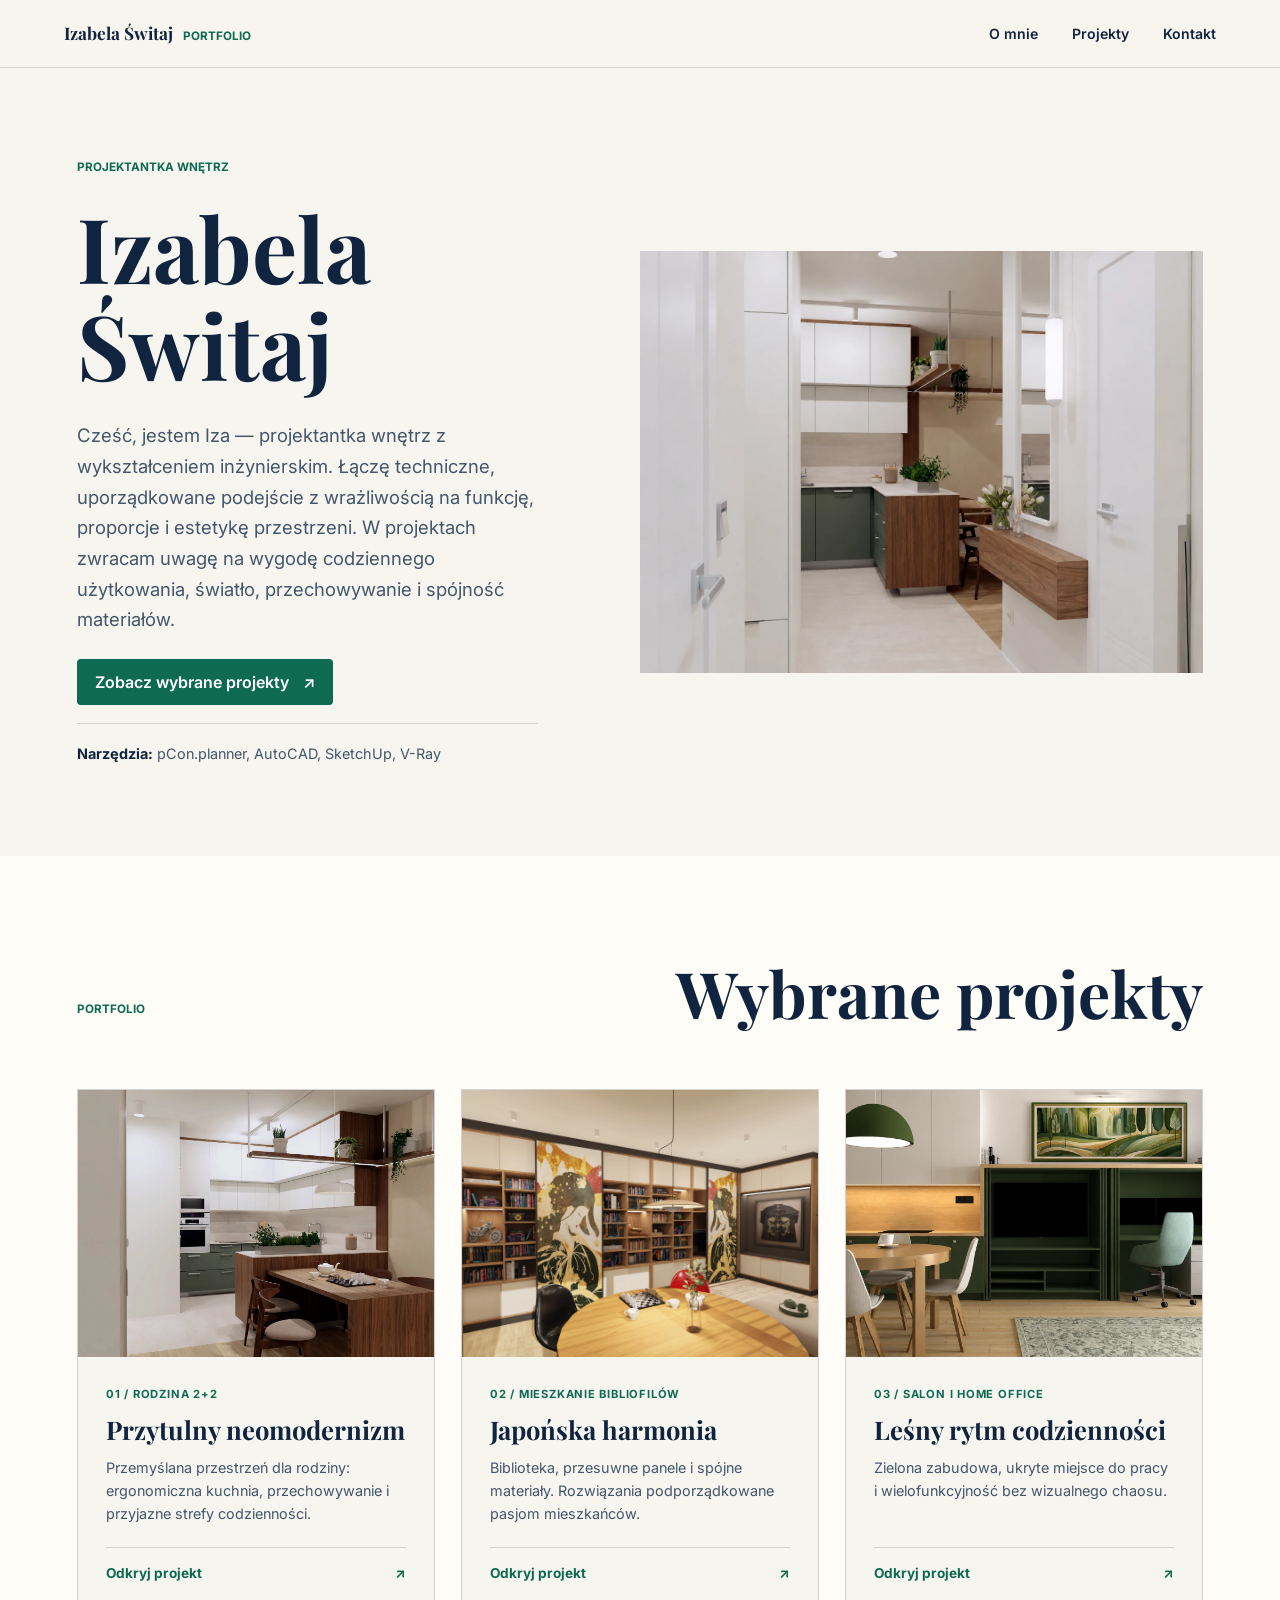
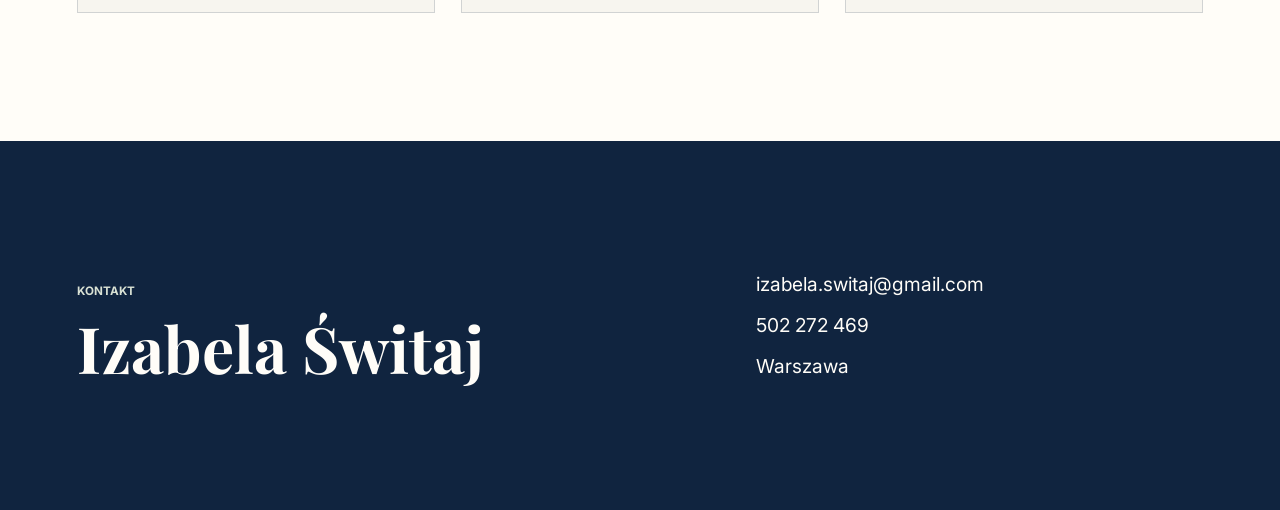
==== commit c7e85717: "Stage 3: move portfolio projects to dedicated static case studies" ====
--- a/portfolio/index.html
+++ b/portfolio/index.html
@@ -96,734 +96,19 @@
         </header>
 
         <div class="project-overview" aria-label="Przegląd projektów wnętrz">
-          <a class="overview-card" href="#projekt-neomodernizm" aria-label="Zobacz pełny projekt Przytulny neomodernizm dla rodziny">
+          <a class="overview-card" href="neomodernizm/" aria-label="Zobacz pełny projekt Przytulny neomodernizm dla rodziny">
             <div class="overview-image"><img src="../assets/gallery/diploma-kitchen-dining-1.webp" alt="Jasna strefa kuchenna i jadalnia w projekcie Przytulny neomodernizm" width="1448" height="1086" loading="eager" decoding="async" /></div>
             <div class="overview-content"><span class="overview-number">01 / Rodzina 2+2</span><h3>Przytulny neomodernizm</h3><p>Przemyślana przestrzeń dla rodziny: ergonomiczna kuchnia, przechowywanie i przyjazne strefy codzienności.</p><span class="overview-link">Odkryj projekt <span aria-hidden="true">↗</span></span></div>
           </a>
-          <a class="overview-card" href="#projekt-japandi" aria-label="Zobacz pełny projekt Japońska harmonia w domu pełnym książek">
+          <a class="overview-card" href="japandi/" aria-label="Zobacz pełny projekt Japońska harmonia w domu pełnym książek">
             <div class="overview-image"><img src="../assets/gallery/japandi-library.webp" alt="Biblioteka w salonie w projekcie Japandi" width="1448" height="1086" loading="lazy" decoding="async" /></div>
             <div class="overview-content"><span class="overview-number">02 / Mieszkanie bibliofilów</span><h3>Japońska harmonia</h3><p>Biblioteka, przesuwne panele i spójne materiały. Rozwiązania podporządkowane pasjom mieszkańców.</p><span class="overview-link">Odkryj projekt <span aria-hidden="true">↗</span></span></div>
           </a>
-          <a class="overview-card" href="#projekt-lesny-rytm" aria-label="Zobacz pełny projekt Leśny rytm codzienności">
+          <a class="overview-card" href="lesny-rytm/" aria-label="Zobacz pełny projekt Leśny rytm codzienności">
             <div class="overview-image"><img src="../assets/gallery/organic-rtv-open.webp" alt="Zabudowa RTV i miejsce do pracy w projekcie Leśny rytm codzienności" width="1672" height="941" loading="lazy" decoding="async" /></div>
             <div class="overview-content"><span class="overview-number">03 / Salon i home office</span><h3>Leśny rytm codzienności</h3><p>Zielona zabudowa, ukryte miejsce do pracy i wielofunkcyjność bez wizualnego chaosu.</p><span class="overview-link">Odkryj projekt <span aria-hidden="true">↗</span></span></div>
           </a>
         </div>
-        <div class="project-details-heading"><p class="eyebrow">Pełne prezentacje</p><h2>Od pomysłu do rozwiązania</h2><p>Wybierz projekt powyżej albo przewiń dalej, aby zobaczyć opisy, rzuty i galerie.</p></div>
-
-        <article id="projekt-neomodernizm" class="project project--neo" aria-labelledby="project-neo-title">
-          <header class="project-heading">
-            <p class="project-number">01 / Mieszkanie dla rodziny 2+2</p>
-            <div class="project-intro">
-              <h3 id="project-neo-title">Przytulny neomodernizm <span class="no-break">dla rodziny</span></h3>
-              <p class="project-style">Styl: Neo modernizm</p>
-              <p class="project-software">Oprogramowanie: pCon.planner</p>
-              <ul class="project-tags" aria-label="Zakres projektu">
-                <li>projekt dyplomowy</li>
-                <li>układ funkcjonalny</li>
-                <li>kuchnia i łazienka</li>
-                <li>przechowywanie</li>
-                <li>wizualizacja</li>
-              </ul>
-            </div>
-          </header>
-          <div class="project-story">
-          <div class="project-narrative">
-            <p>
-              Projekt tego mieszkania powstał z myślą o rodzinie z dwójką małych dzieci —
-              parze zawodowo związanej z kuchnią, specjalizującej się w kuchni roślinnej,
-              która szukała wnętrza spokojnego, funkcjonalnego i ciepłego, ale bez banału.
-              Ważnym punktem wyjścia była nie tylko codzienna intensywna praca z jedzeniem,
-              ale też ich styl życia — bliskość natury, zamiłowanie do roślin i potrzeba
-              stworzenia domu, który będzie wspierał spokojny, świadomy rytm życia. Punktem
-              wyjścia stał się więc przytulny neomodernizm: miękkie, mineralne tło, naturalne
-              materiały, zintegrowane zabudowy i subtelnie prowadzona zieleń.
-            </p>
-            <p>
-              Już od wejścia wnętrze buduje poczucie porządku i spójności. Korytarz jest
-              otwarty na strefę dzienną, dlatego potraktowano go jako jej naturalne
-              przedłużenie. Oprócz pojemnej szafy na okrycia i buty zaplanowano tu również
-              szafę techniczną, mieszczącą mop, odkurzacz i inne niezbędne urządzenia domowe.
-              Całość uzupełnia tapicerowane siedzisko, które ociepla zabudowę i podnosi
-              komfort codziennego użytkowania. Dzięki temu strefa wejściowa jest nie tylko
-              estetyczna, ale też dobrze odpowiada na realne potrzeby domowników.
-            </p>
-            <p>
-              Serce projektu stanowi strefa dzienna: kuchnia, jadalnia i salon połączone w
-              jedną płynną kompozycję. Kuchnia została zaprojektowana tak, by odpowiadała
-              codzienności domowników — intensywnie użytkowana, ergonomiczna i wyraźnie
-              „robocza”, ale bez utraty elegancji. Jasne wysokie zabudowy budują spokojne tło,
-              dolne fronty w kolorze zgaszonego mchu dodają wnętrzu głębi, a blat i ściana nad
-              blatem w jasnym kamieniu porządkują całość. W półwyspie pojawia się dodatkowy,
-              bardzo charakterystyczny detal — zintegrowana doniczka na zioła, która naturalnie
-              łączy kucharską codzienność z estetyką wnętrza.
-            </p>
-            <p>
-              Część jadalniana została pomyślana jako elastyczne centrum rodzinnego życia.
-              Znalazł się tu rozkładany stół, który na co dzień zachowuje lekką, proporcjonalną
-              formę, a w razie potrzeby pozwala powiększyć przestrzeń wspólnych posiłków.
-              Ważnym elementem projektu stało się również światło — zastosowanie
-              szynoprzewodów pozwoliło lepiej dopasować układ oświetlenia do stołu i
-              zmieniających się potrzeb użytkowników, bez zamykania wnętrza w sztywnym,
-              jednorazowym schemacie.
-            </p>
-            <p>
-              W salonie kompozycja opiera się na zestawieniu jasnej gliny, orzecha i zieleni
-              mchu. Ściana TV została potraktowana jako spokojne tło dla orzechowej półki i
-              lekkiego panelu, a jednym z ważniejszych motywów przestrzeni stała się półka na
-              rośliny biegnąca przez część dzienną, spinająca kuchnię i salon w jeden
-              konsekwentny układ. Zieleń nie jest tu dodatkiem dla samego efektu — staje się
-              częścią architektury wnętrza i nadaje mu miękkość oraz domowy rytm.
-            </p>
-            <p>
-              W części prywatnej klimat wnętrza staje się bardziej wyciszony. Sypialnia
-              rodziców została pomyślana jako miejsce odpoczynku, w którym dominują miękkie
-              faktury, stonowane światło i ciepło drewna. Centralnym elementem jest
-              zintegrowany zagłówek z orzechowymi stolikami nocnymi oraz tapicerowanym panelem,
-              który nadaje wnętrzu miękkości. Ściana za łóżkiem została wykończona tapetą o
-              tekstylnej strukturze, co pozwoliło uzyskać bardziej intymny, spokojny charakter
-              bez nadmiaru dekoracyjności.
-            </p>
-            <p>
-              Szczególne miejsce w projekcie zajmuje pokój dziewczynek, który miał być
-              jednocześnie praktyczny, przyjazny dzieciom i estetycznie spójny z resztą
-              mieszkania. Tutaj cięższy orzech ustępuje miejsca brzozie, a głównym kolorem
-              akcentowym staje się przygaszona szałwia. Najważniejszym elementem pokoju jest
-              łóżko piętrowe zaprojektowane jako rozbudowany mebel do przechowywania — ze
-              schodami, w których ukryto schowki, oraz tapicerowanymi panelami do czytania.
-              Całość została pomyślana tak, aby każda z dziewczynek miała swoją własną małą
-              strefę, swoją „oazę”, a jednocześnie by pokój zachował lekkość i porządek.
-              Uzupełnieniem dużej zabudowy jest wnęka z siedziskiem i biblioteczką oraz miejsca
-              do nauki i działań plastycznych, które można elastycznie dostosowywać do wieku
-              dzieci.
-            </p>
-            <p>
-              Łazienka kontynuuje język całego mieszkania, ale w bardziej mineralnej odsłonie.
-              Dominuje tu jasny kamienny greige, zestawiony z orzechem i szczotkowaną stalą.
-              Zabudowa podumywalkowa została podwieszona, by zachować lekkość, a funkcjonalne
-              elementy — kosze na pranie, miejsce na szczoteczki czy strefa WC — ukryto w
-              zabudowie. Istotnym założeniem funkcjonalnym było także wydzielenie dodatkowego
-              WC, co zwiększyło wygodę codziennego życia rodziny i pozwoliło lepiej uporządkować
-              układ mieszkania.
-            </p>
-            <p>
-              Cały projekt opiera się na równowadze między porządkiem a miękkością, między
-              funkcją a atmosferą. To wnętrze, które miało być nie tylko estetyczne, ale przede
-              wszystkim prawdziwie zamieszkane — dopasowane do rytmu rodzinnego życia, a
-              jednocześnie spójne, spokojne i ponadczasowe.
-            </p>
-          </div>
-          <div class="project-media">
-          <div class="project-gallery-section">
-            <h4>Moodboard - kierunek dla poszczególnych pomieszczeń</h4>
-            <div class="project-gallery-grid" aria-label="Moodboard projektu Neo modernizm">
-              <figure class="gallery-item">
-                <button class="image-button image-button--contain" type="button" data-lightbox-src="../assets/gallery/diploma-moodboard-1.webp" data-lightbox-caption="Neo modernizm - moodboard salonu" aria-label="Powiększ: moodboard salonu">
-                  <img src="../assets/gallery/diploma-moodboard-1.webp" alt="Moodboard salonu w stylu przytulnego neomodernizmu" width="1274" height="1800" loading="lazy" decoding="async" />
-                </button>
-                <figcaption>Moodboard 01 / Salon</figcaption>
-              </figure>
-              <figure class="gallery-item">
-                <button class="image-button image-button--contain" type="button" data-lightbox-src="../assets/gallery/diploma-moodboard-2.webp" data-lightbox-caption="Neo modernizm - moodboard jadalni" aria-label="Powiększ: moodboard jadalni">
-                  <img src="../assets/gallery/diploma-moodboard-2.webp" alt="Moodboard jadalni z prostymi formami i ruchomym oświetleniem" width="1274" height="1800" loading="lazy" decoding="async" />
-                </button>
-                <figcaption>Moodboard 02 / Jadalnia</figcaption>
-              </figure>
-              <figure class="gallery-item">
-                <button class="image-button image-button--contain" type="button" data-lightbox-src="../assets/gallery/diploma-moodboard-3.webp" data-lightbox-caption="Neo modernizm - moodboard kuchni" aria-label="Powiększ: moodboard kuchni">
-                  <img src="../assets/gallery/diploma-moodboard-3.webp" alt="Moodboard kuchni z ciepłymi materiałami i zielonym akcentem" width="1274" height="1800" loading="lazy" decoding="async" />
-                </button>
-                <figcaption>Moodboard 03 / Kuchnia</figcaption>
-              </figure>
-              <figure class="gallery-item">
-                <button class="image-button image-button--contain" type="button" data-lightbox-src="../assets/gallery/diploma-moodboard-4.webp" data-lightbox-caption="Neo modernizm - moodboard sypialni" aria-label="Powiększ: moodboard sypialni">
-                  <img src="../assets/gallery/diploma-moodboard-4.webp" alt="Moodboard wyciszonej sypialni rodziców" width="1274" height="1800" loading="lazy" decoding="async" />
-                </button>
-                <figcaption>Moodboard 04 / Sypialnia</figcaption>
-              </figure>
-              <figure class="gallery-item">
-                <button class="image-button image-button--contain" type="button" data-lightbox-src="../assets/gallery/diploma-moodboard-5.webp" data-lightbox-caption="Neo modernizm - moodboard pokoju dzieci" aria-label="Powiększ: moodboard pokoju dzieci">
-                  <img src="../assets/gallery/diploma-moodboard-5.webp" alt="Moodboard pokoju dzieci z brzozą i szałwią" width="1274" height="1800" loading="lazy" decoding="async" />
-                </button>
-                <figcaption>Moodboard 05 / Pokój dzieci</figcaption>
-              </figure>
-              <figure class="gallery-item">
-                <button class="image-button image-button--contain" type="button" data-lightbox-src="../assets/gallery/diploma-moodboard-6.webp" data-lightbox-caption="Neo modernizm - moodboard łazienki" aria-label="Powiększ: moodboard łazienki">
-                  <img src="../assets/gallery/diploma-moodboard-6.webp" alt="Moodboard łazienki z mineralną paletą materiałów" width="1274" height="1800" loading="lazy" decoding="async" />
-                </button>
-                <figcaption>Moodboard 06 / Łazienka</figcaption>
-              </figure>
-            </div>
-          </div>
-          <div class="project-gallery-section">
-            <h4>Układ funkcjonalny i wizualizacje</h4>
-            <div class="project-gallery-grid" aria-label="Układ i wizualizacje projektu Neo modernizm">
-            <figure class="gallery-item">
-              <button class="image-button image-button--contain" type="button" data-lightbox-src="../assets/gallery/diploma-plan.webp" data-lightbox-caption="Neo modernizm - układ funkcjonalny" aria-label="Powiększ: układ funkcjonalny">
-                <img src="../assets/gallery/diploma-plan.webp" alt="Rzut funkcjonalny mieszkania w projekcie Neo modernizm" width="1672" height="941" loading="lazy" decoding="async" />
-              </button>
-              <figcaption>Układ funkcjonalny</figcaption>
-            </figure>
-            <figure class="gallery-item">
-              <button class="image-button" type="button" data-lightbox-src="../assets/gallery/diploma-hall.webp" data-lightbox-caption="Neo modernizm - komunikacja" aria-label="Powiększ: komunikacja">
-                <img src="../assets/gallery/diploma-hall.webp" alt="Jasny ciąg komunikacyjny z drewnianą konsolą" width="1448" height="1086" loading="lazy" decoding="async" />
-              </button>
-              <figcaption>Komunikacja</figcaption>
-            </figure>
-            <figure class="gallery-item">
-              <button class="image-button" type="button" data-lightbox-src="../assets/gallery/diploma-hall-console.webp" data-lightbox-caption="Neo modernizm - hol z konsolą" aria-label="Powiększ: hol z konsolą">
-                <img src="../assets/gallery/diploma-hall-console.webp" alt="Drewniana konsola i lustro w holu" width="1447" height="1087" loading="lazy" decoding="async" />
-              </button>
-              <figcaption>Hol z konsolą</figcaption>
-            </figure>
-            <figure class="gallery-item gallery-item-wide">
-              <button class="image-button" type="button" data-lightbox-src="../assets/gallery/diploma-entry-kitchen.webp" data-lightbox-caption="Neo modernizm — hol i widok na kuchnię" aria-label="Powiększ: hol i widok na kuchnię">
-                <img src="../assets/gallery/diploma-entry-kitchen.webp" alt="Hol z widokiem na kuchnię w projekcie Neo modernizm" width="1448" height="1086" loading="lazy" decoding="async" />
-              </button>
-              <figcaption>Hol i widok na kuchnię</figcaption>
-            </figure>
-            <div class="project-gallery-full">
-            <figure class="gallery-item">
-              <button class="image-button" type="button" data-lightbox-src="../assets/gallery/diploma-kitchen-second-view.webp" data-lightbox-caption="Neo modernizm - drugi widok kuchni" aria-label="Powiększ: drugi widok kuchni">
-                <img src="../assets/gallery/diploma-kitchen-second-view.webp" alt="Drugi widok kuchni z półwyspem i zabudową" width="1449" height="1085" loading="lazy" decoding="async" />
-              </button>
-              <figcaption>Kuchnia z półwyspem</figcaption>
-            </figure>
-            <figure class="gallery-item">
-              <button class="image-button" type="button" data-lightbox-src="../assets/gallery/diploma-kitchen-dining-1.webp" data-lightbox-caption="Neo modernizm — kuchnia i jadalnia" aria-label="Powiększ: kuchnia i jadalnia">
-                <img src="../assets/gallery/diploma-kitchen-dining-1.webp" alt="Kuchnia z półwyspem i drewnianym stołem jadalnianym" width="1800" height="1013" loading="lazy" decoding="async" />
-              </button>
-              <figcaption>Kuchnia i jadalnia</figcaption>
-            </figure>
-            <figure class="gallery-item">
-              <button class="image-button" type="button" data-lightbox-src="../assets/gallery/diploma-kitchen-counter.webp" data-lightbox-caption="Neo modernizm — zabudowa i blat kuchenny" aria-label="Powiększ: zabudowa i blat kuchenny">
-                <img src="../assets/gallery/diploma-kitchen-counter.webp" alt="Zabudowa kuchenna z jasnym blatem i zielenią" width="1800" height="1013" loading="lazy" decoding="async" />
-              </button>
-              <figcaption>Zabudowa i blat kuchenny</figcaption>
-            </figure>
-            <figure class="gallery-item">
-              <button class="image-button" type="button" data-lightbox-src="../assets/gallery/diploma-kitchen-dining-2.webp" data-lightbox-caption="Neo modernizm — jadalnia przy półwyspie" aria-label="Powiększ: jadalnia przy półwyspie">
-                <img src="../assets/gallery/diploma-kitchen-dining-2.webp" alt="Drewniany stół jadalniany ustawiony przy półwyspie kuchennym" width="1800" height="1013" loading="lazy" decoding="async" />
-              </button>
-              <figcaption>Jadalnia przy półwyspie</figcaption>
-            </figure>
-            <figure class="gallery-item">
-              <button class="image-button" type="button" data-lightbox-src="../assets/gallery/diploma-living-wide.webp" data-lightbox-caption="Neo modernizm — salon i strefa jadalniana" aria-label="Powiększ: salon i strefa jadalniana">
-                <img src="../assets/gallery/diploma-living-wide.webp" alt="Salon z sofą połączony ze strefą jadalnianą" width="1800" height="1013" loading="lazy" decoding="async" />
-              </button>
-              <figcaption>Salon i strefa jadalniana</figcaption>
-            </figure>
-            <figure class="gallery-item">
-              <button class="image-button" type="button" data-lightbox-src="../assets/gallery/diploma-dining-overview.webp" data-lightbox-caption="Neo modernizm — widok strefy dziennej" aria-label="Powiększ: widok strefy dziennej">
-                <img src="../assets/gallery/diploma-dining-overview.webp" alt="Widok z salonu na jadalnię i kuchnię" width="1800" height="1013" loading="lazy" decoding="async" />
-              </button>
-              <figcaption>Widok strefy dziennej</figcaption>
-            </figure>
-            <figure class="gallery-item gallery-item-narrow">
-              <button class="image-button" type="button" data-lightbox-src="../assets/gallery/diploma-living-room.webp" data-lightbox-caption="Neo modernizm — strefa dzienna" aria-label="Powiększ: strefa dzienna">
-                <img src="../assets/gallery/diploma-living-room.webp" alt="Strefa dzienna z sofą i zabudową RTV" width="1672" height="941" loading="lazy" decoding="async" />
-              </button>
-              <figcaption>Strefa dzienna</figcaption>
-            </figure>
-            <figure class="gallery-item gallery-item-half">
-              <button class="image-button" type="button" data-lightbox-src="../assets/gallery/diploma-living-tv.webp" data-lightbox-caption="Neo modernizm — zabudowa RTV" aria-label="Powiększ: zabudowa RTV">
-                <img src="../assets/gallery/diploma-living-tv.webp" alt="Zabudowa RTV z zielonymi frontami" width="1672" height="941" loading="lazy" decoding="async" />
-              </button>
-              <figcaption>Zabudowa RTV</figcaption>
-            </figure>
-            <figure class="gallery-item">
-              <button class="image-button" type="button" data-lightbox-src="../assets/gallery/diploma-bedroom-1.webp" data-lightbox-caption="Neo modernizm — sypialnia rodziców" aria-label="Powiększ: sypialnia rodziców">
-                <img src="../assets/gallery/diploma-bedroom-1.webp" alt="Sypialnia rodziców z tapicerowanym zagłówkiem i zielonymi zasłonami" width="1800" height="1013" loading="lazy" decoding="async" />
-              </button>
-              <figcaption>Sypialnia rodziców — strefa łóżka</figcaption>
-            </figure>
-            <figure class="gallery-item">
-              <button class="image-button" type="button" data-lightbox-src="../assets/gallery/diploma-bedroom-2.webp" data-lightbox-caption="Neo modernizm — sypialnia z zabudową" aria-label="Powiększ: sypialnia z zabudową">
-                <img src="../assets/gallery/diploma-bedroom-2.webp" alt="Sypialnia rodziców z pojemną zabudową szaf" width="1800" height="1013" loading="lazy" decoding="async" />
-              </button>
-              <figcaption>Sypialnia z zabudową</figcaption>
-            </figure>
-            <figure class="gallery-item">
-              <button class="image-button" type="button" data-lightbox-src="../assets/gallery/diploma-bedroom-3.webp" data-lightbox-caption="Neo modernizm — detal sypialni" aria-label="Powiększ: detal sypialni">
-                <img src="../assets/gallery/diploma-bedroom-3.webp" alt="Sypialnia rodziców z obrazem, półką na rośliny i zabudową" width="1800" height="1013" loading="lazy" decoding="async" />
-              </button>
-              <figcaption>Sypialnia — detal zabudowy</figcaption>
-            </figure>
-            <figure class="gallery-item gallery-item-half">
-              <button class="image-button" type="button" data-lightbox-src="../assets/gallery/diploma-child-bed.webp" data-lightbox-caption="Neo modernizm — pokój dzieci, strefa snu" aria-label="Powiększ: pokój dzieci, strefa snu">
-                <img src="../assets/gallery/diploma-child-bed.webp" alt="Pokój dzieci z łóżkiem i zabudową" width="1672" height="941" loading="lazy" decoding="async" />
-              </button>
-              <figcaption>Pokój dzieci — strefa snu</figcaption>
-            </figure>
-            <figure class="gallery-item gallery-item-narrow">
-              <button class="image-button" type="button" data-lightbox-src="../assets/gallery/diploma-child-bunk.webp" data-lightbox-caption="Neo modernizm — schody i przechowywanie" aria-label="Powiększ: schody i przechowywanie">
-                <img src="../assets/gallery/diploma-child-bunk.webp" alt="Schody do łóżka z wbudowanym przechowywaniem" width="1672" height="941" loading="lazy" decoding="async" />
-              </button>
-              <figcaption>Schody i przechowywanie</figcaption>
-            </figure>
-            <figure class="gallery-item gallery-item-wide">
-              <button class="image-button" type="button" data-lightbox-src="../assets/gallery/diploma-child-desk.webp" data-lightbox-caption="Neo modernizm — strefa nauki" aria-label="Powiększ: strefa nauki">
-                <img src="../assets/gallery/diploma-child-desk.webp" alt="Pokój dzieci z dwoma miejscami do nauki" width="1672" height="941" loading="lazy" decoding="async" />
-              </button>
-              <figcaption>Strefa nauki</figcaption>
-            </figure>
-            <figure class="gallery-item gallery-item-half">
-              <button class="image-button" type="button" data-lightbox-src="../assets/gallery/diploma-child-storage.webp" data-lightbox-caption="Neo modernizm — zabudowa pokoju dzieci" aria-label="Powiększ: zabudowa pokoju dzieci">
-                <img src="../assets/gallery/diploma-child-storage.webp" alt="Pokój dzieci z wysoką zabudową i półkami" width="1672" height="941" loading="lazy" decoding="async" />
-              </button>
-              <figcaption>Zabudowa pokoju dzieci</figcaption>
-            </figure>
-            <figure class="gallery-item gallery-item-half">
-              <button class="image-button" type="button" data-lightbox-src="../assets/gallery/diploma-bathroom-overview.webp" data-lightbox-caption="Neo modernizm — łazienka" aria-label="Powiększ: łazienka">
-                <img src="../assets/gallery/diploma-bathroom-overview.webp" alt="Łazienka z zabudową, pralką i strefą sanitarną" width="1448" height="1086" loading="lazy" decoding="async" />
-              </button>
-              <figcaption>Łazienka</figcaption>
-            </figure>
-            <figure class="gallery-item gallery-item-wide">
-              <button class="image-button" type="button" data-lightbox-src="../assets/gallery/diploma-bathroom-bath.webp" data-lightbox-caption="Neo modernizm — strefa wanny" aria-label="Powiększ: strefa wanny">
-                <img src="../assets/gallery/diploma-bathroom-bath.webp" alt="Wanna z parawanem i jasną okładziną" width="1672" height="941" loading="lazy" decoding="async" />
-              </button>
-              <figcaption>Strefa wanny</figcaption>
-            </figure>
-            <figure class="gallery-item gallery-item-narrow">
-              <button class="image-button" type="button" data-lightbox-src="../assets/gallery/diploma-bathroom-vanity.webp" data-lightbox-caption="Neo modernizm — strefa umywalki" aria-label="Powiększ: strefa umywalki">
-                <img src="../assets/gallery/diploma-bathroom-vanity.webp" alt="Umywalka z drewnianą szafką i okrągłym lustrem" width="1672" height="941" loading="lazy" decoding="async" />
-              </button>
-              <figcaption>Strefa umywalki</figcaption>
-            </figure>
-            <figure class="gallery-item gallery-item-half">
-              <button class="image-button" type="button" data-lightbox-src="../assets/gallery/diploma-bathroom-detail.webp" data-lightbox-caption="Neo modernizm — detal łazienki" aria-label="Powiększ: detal łazienki">
-                <img src="../assets/gallery/diploma-bathroom-detail.webp" alt="Detal umywalki i drewnianej szafki" width="1448" height="1086" loading="lazy" decoding="async" />
-              </button>
-              <figcaption>Detal łazienki</figcaption>
-            </figure>
-            </div>
-            </div>
-          </div>
-          </div>
-          </div>
-        </article>
-
-        <article id="projekt-japandi" class="project project--japandi" aria-labelledby="project-japandi-title">
-          <header class="project-heading">
-            <p class="project-number">02 / Mieszkanie bibliofilów</p>
-            <div class="project-intro">
-              <h3 id="project-japandi-title">Japońska harmonia w domu pełnym książek</h3>
-              <p class="project-style">Styl: Japandi</p>
-              <p class="project-software">Oprogramowanie: SketchUp + V-Ray</p>
-              <ul class="project-tags" aria-label="Zakres projektu">
-                <li>biblioteka</li>
-                <li>przechowywanie</li>
-                <li>kuchnia</li>
-                <li>łazienka</li>
-                <li>zabudowa meblowa</li>
-                <li>wizualizacja</li>
-              </ul>
-            </div>
-          </header>
-          <div class="project-story">
-          <div class="project-narrative">
-            <p>
-              Projekt tego mieszkania powstał z myślą o dwojgu dorosłych, dla których dom
-              jest przede wszystkim miejscem odpoczynku, wspólnego gotowania i codziennego
-              obcowania z książkami. Inwestorzy szukali wnętrza spokojnego, eleganckiego i
-              uporządkowanego, opartego na naturalnych materiałach, ale jednocześnie
-              odzwierciedlającego ich zainteresowanie kulturą japońską i mangą. Ważne było
-              jednak uniknięcie dosłowności. Inspiracje miały pojawiać się subtelnie — w
-              rytmie podziałów, ornamentach, detalach i starannie wyselekcjonowanych akcentach.
-            </p>
-            <p>
-              Punktem wyjścia dla projektu stało się połączenie stylu japandi, soft
-              minimalizmu i współczesnych organicznych form. Bazę tworzą jasne, ciepłe
-              powierzchnie, naturalny dąb, kamień o delikatnym rysunku oraz matowe faktury.
-              Spokojna paleta została przełamana czernią, głęboką zielenią i przygaszoną
-              czerwienią. Barwy te nie dominują przestrzeni, lecz pojawiają się punktowo,
-              podkreślając indywidualny charakter wnętrza.
-            </p>
-            <p>
-              Już od wejścia mieszkanie buduje poczucie ładu i spójności. W holu zaplanowano
-              zabudowę mieszczącą odzież, obuwie, odkurzacz i przedmioty codziennego użytku.
-              Jej uzupełnieniem jest tapicerowane siedzisko oraz duże lustro o miękkiej,
-              nieregularnej formie. Ważnym detalem tej strefy jest także podświetlona czarna
-              półka, która nadaje zabudowie bardziej elegancki i wyrazisty charakter.
-              Bezpośrednio pod nią zaprojektowano szuflady na drobiazgi, dzięki którym klucze,
-              akcesoria i codzienne przedmioty mogą zostać szybko schowane, bez wprowadzania
-              wizualnego chaosu.
-            </p>
-            <p>
-              Najważniejszą częścią mieszkania jest otwarta strefa dzienna, łącząca kuchnię,
-              jadalnię i salon. Poszczególne funkcje wzajemnie się przenikają, ale dzięki
-              zabudowom, zmianom materiałów i odpowiedniemu prowadzeniu światła każda z nich
-              pozostaje czytelna.
-            </p>
-            <p>
-              Kuchnia została zaprojektowana dla osób, które gotują często i wspólnie. Jej
-              układ zapewnia dużą powierzchnię roboczą, pojemne szuflady oraz wysoką zabudowę
-              przeznaczoną na zapasy i sprzęty AGD. Jasny blat i ściana nad blatem tworzą
-              jednolitą, kamienną płaszczyznę, która kontrastuje z naturalnym drewnem dolnych
-              frontów. Zabudowa pod sufit pozwala maksymalnie wykorzystać przestrzeń, a
-              jednocześnie ogranicza liczbę widocznych elementów.
-            </p>
-            <p>
-              Od strony jadalni półwysep kuchenny otrzymał dekoracyjny panel z geometrycznym,
-              ażurowym wzorem. Motyw inspirowany tradycyjnymi japońskimi podziałami pojawia się
-              również w innych częściach mieszkania, dzięki czemu staje się elementem
-              porządkującym cały projekt. Ażurowa forma nadaje zabudowie lekkość i sprawia, że
-              funkcjonalny element kuchni pełni również rolę dekoracyjną.
-            </p>
-            <p>
-              Centralnym punktem jadalni jest rozkładany stół o miękkiej, obłej formie,
-              zestawiony z krzesłami w kolorach czerni i głębokiej czerwieni. Dzięki temu
-              przestrzeń zyskuje bardziej wyrazisty, artystyczny akcent, nie tracąc przy tym
-              spokojnego charakteru. Nad stołem zawieszono lekką lampę o drewnianym
-              wykończeniu, która podkreśla jego centralne położenie i buduje kameralną
-              atmosferę podczas wspólnych posiłków.
-            </p>
-            <p>
-              Salon został podporządkowany dwóm najważniejszym funkcjom: czytaniu i
-              odpoczynkowi. Rozbudowana biblioteka zajmuje znaczną część ściany i pozwala
-              uporządkować dużą kolekcję książek, artbooków oraz wybranych przedmiotów
-              związanych z kulturą japońską. Część regałów pozostaje otwarta, natomiast
-              najważniejsze elementy zostały ukryte za przesuwnymi panelami, które pełnią
-              jednocześnie funkcję dekoracyjną i organizującą przestrzeń.
-            </p>
-            <p>
-              Najbardziej charakterystycznym elementem strefy dziennej są właśnie dekoracyjne
-              panele z grafiką inspirowaną japońskim drzeworytem. Nie zostały potraktowane
-              wyłącznie jako ozdoba — stanowią ruchome przesłony zabudowy bibliotecznej i
-              pomagają regulować stopień ekspozycji poszczególnych stref. Za jednym z
-              przesuwnych paneli ukryto wejście do strefy prywatnej, dzięki czemu przejście
-              staje się niemal niewidoczne i zostaje wpisane w kompozycję ściany. Drugi panel
-              skrywa telewizor, który dzięki temu nie dominuje salonu i może pozostać
-              całkowicie ukryty, kiedy nie jest używany. To rozwiązanie pozwoliło zachować
-              spokój wizualny wnętrza i jeszcze mocniej podporządkować je rytmowi codziennego
-              życia mieszkańców.
-            </p>
-            <p>
-              Strefę wypoczynkową tworzy miękka sofa o prostej formie, uzupełniona dużym,
-              naturalnym dywanem, niewielkim stolikiem oraz światłem przeznaczonym do czytania.
-              Znacznie ważniejszą rolę od telewizora odgrywają tu książki, grafiki i starannie
-              dobrane przedmioty, które budują indywidualny klimat mieszkania.
-            </p>
-            <p>
-              W obrębie części dziennej zaplanowano również dodatkowe WC, które podnosi
-              komfort codziennego użytkowania mieszkania i porządkuje podział funkcji. Dzięki
-              temu strefa ogólnodostępna posiada własne zaplecze sanitarne, a część prywatna
-              może pozostać bardziej kameralna i wyciszona.
-            </p>
-            <p>
-              Przejście do strefy prywatnej zostało rozwiązane w bardzo świadomy sposób.
-              Wchodzi się do niej przez garderobę, która staje się nie tylko praktycznym
-              miejscem przechowywania, ale też rodzajem bufora pomiędzy otwartą częścią
-              dzienną a bardziej intymną częścią mieszkania. Dopiero stamtąd następuje dalszy
-              podział funkcji: na prawo prowadzi wejście do sypialni, a na lewo do łazienki.
-              Taki układ pozwala lepiej uporządkować mieszkanie i wzmacnia poczucie wyraźnego,
-              ale nienachalnego rozdzielenia stref.
-            </p>
-            <p>
-              W sypialni język projektu staje się bardziej miękki i intymny. Zabudowa za
-              łóżkiem łączy funkcję zagłówka, stolików nocnych, oświetlenia i dekoracyjnego
-              panelu. Centralnym motywem jest dębowa rama z ażurowym wzorem, zestawiona z
-              tapicerowanymi panelami i ścianą w głębokim, zielonym kolorze. Zieleń wycisza
-              przestrzeń, a naturalne drewno wprowadza ciepło i podkreśla spokojny charakter
-              wnętrza.
-            </p>
-            <p>
-              Ważnym rozwiązaniem funkcjonalnym jest również otwarcie sypialni na sąsiednią
-              strefę za pomocą dużego, organicznie wyprofilowanego przejścia. Miękka linia
-              otworu przełamuje geometryczne podziały zabudowy i nadaje przestrzeni bardziej
-              indywidualny, rzeźbiarski charakter. Długi blat biegnący wzdłuż ściany pełni
-              funkcję półki, toaletki i miejsca na wybrane dekoracje, bez konieczności
-              wprowadzania dodatkowych wolnostojących mebli.
-            </p>
-            <p>
-              Łazienka została utrzymana w jasnej, kamiennej kolorystyce, zestawionej z
-              naturalnym drewnem i armaturą w odcieniu szczotkowanego złota. Najważniejszym
-              elementem programu funkcjonalnego była wanna, uzupełniona osobną strefą
-              prysznicową. Zabudowa meblowa porządkuje kosmetyki, ręczniki oraz sprzęty
-              gospodarcze, a wielkoformatowe okładziny ograniczają liczbę podziałów i
-              ułatwiają utrzymanie wnętrza w czystości.
-            </p>
-            <p>
-              Dekoracyjny akcent pojawia się przy wannie w postaci ciemnej tapety z roślinnym,
-              japońskim motywem. Jej intensywniejszy wzór został zastosowany wyłącznie na
-              niewielkiej powierzchni, dzięki czemu nie konkuruje z pozostałymi materiałami,
-              lecz tworzy bardziej intymną, niemal obrazową kompozycję.
-            </p>
-            <p>
-              Cały projekt opiera się na równowadze pomiędzy funkcjonalnością a
-              indywidualnością mieszkańców. Naturalne materiały, stonowana kolorystyka i
-              uporządkowane zabudowy tworzą spokojne tło dla książek, sztuki i subtelnych
-              odniesień do Japonii. To wnętrze, które nie próbuje dosłownie odtwarzać
-              konkretnego stylu, lecz interpretuje go przez rytm, detal, światło i świadomie
-              dobrane formy.
-            </p>
-          </div>
-          <div class="project-media">
-          <div class="project-gallery-grid" aria-label="Galeria projektu Japandi z biblioteką">
-            <figure class="gallery-item">
-              <button class="image-button" type="button" data-lightbox-src="../assets/gallery/japandi-moodboard-3d.webp" data-lightbox-caption="Japandi z biblioteką — moodboard materiałowy" aria-label="Powiększ: moodboard materiałowy">
-                <img src="../assets/gallery/japandi-moodboard-3d.webp" alt="Moodboard materiałowy projektu Japandi z biblioteką" width="1800" height="1143" loading="lazy" decoding="async" />
-              </button>
-              <figcaption>Moodboard materiałowy</figcaption>
-            </figure>
-            <figure class="gallery-item">
-              <button class="image-button image-button--contain" type="button" data-lightbox-src="../assets/gallery/japandi-moodboard-2d.webp" data-lightbox-caption="Japandi z biblioteką — kierunek wizualny" aria-label="Powiększ: kierunek wizualny">
-                <img src="../assets/gallery/japandi-moodboard-2d.webp" alt="Moodboard inspiracji projektu Japandi z biblioteką" width="1240" height="1800" loading="lazy" decoding="async" />
-              </button>
-              <figcaption>Kierunek wizualny</figcaption>
-            </figure>
-            <figure class="gallery-item">
-              <button class="image-button image-button--contain" type="button" data-lightbox-src="../assets/gallery/japandi-plan.webp" data-lightbox-caption="Japandi z biblioteką — układ funkcjonalny" aria-label="Powiększ: układ funkcjonalny">
-                <img src="../assets/gallery/japandi-plan.webp" alt="Rzut funkcjonalny mieszkania w projekcie Japandi z biblioteką" width="1600" height="1200" loading="lazy" decoding="async" />
-              </button>
-              <figcaption>Układ funkcjonalny</figcaption>
-            </figure>
-            <figure class="gallery-item">
-              <button class="image-button" type="button" data-lightbox-src="../assets/gallery/japandi-open-space.webp" data-lightbox-caption="Japandi z biblioteką - otwarta strefa dzienna" aria-label="Powiększ: otwarta strefa dzienna">
-                <img src="../assets/gallery/japandi-open-space.webp" alt="Otwarta strefa dzienna z kuchnią i biblioteką" width="1600" height="1200" loading="lazy" decoding="async" />
-              </button>
-              <figcaption>Otwarta strefa dzienna</figcaption>
-            </figure>
-            <figure class="gallery-item">
-              <button class="image-button" type="button" data-lightbox-src="../assets/gallery/japandi-kitchen.webp" data-lightbox-caption="Japandi z biblioteką - zabudowa kuchenna" aria-label="Powiększ: zabudowa kuchenna">
-                <img src="../assets/gallery/japandi-kitchen.webp" alt="Zabudowa kuchenna z jasnym kamieniem i naturalnym drewnem" width="1600" height="1200" loading="lazy" decoding="async" />
-              </button>
-              <figcaption>Zabudowa kuchenna</figcaption>
-            </figure>
-            <figure class="gallery-item">
-              <button class="image-button" type="button" data-lightbox-src="../assets/gallery/japandi-dining-kitchen.webp" data-lightbox-caption="Japandi z biblioteką - półwysep i jadalnia" aria-label="Powiększ: półwysep i jadalnia">
-                <img src="../assets/gallery/japandi-dining-kitchen.webp" alt="Jadalnia przy półwyspie z ażurowym panelem" width="1600" height="1200" loading="lazy" decoding="async" />
-              </button>
-              <figcaption>Półwysep i jadalnia</figcaption>
-            </figure>
-            <figure class="gallery-item">
-              <button class="image-button" type="button" data-lightbox-src="../assets/gallery/japandi-dining.webp" data-lightbox-caption="Japandi z biblioteką - jadalnia i kuchnia" aria-label="Powiększ: jadalnia i kuchnia">
-                <img src="../assets/gallery/japandi-dining.webp" alt="Jadalnia z widokiem na kuchnię" width="1600" height="1200" loading="lazy" decoding="async" />
-              </button>
-              <figcaption>Jadalnia i kuchnia</figcaption>
-            </figure>
-            <figure class="gallery-item">
-              <button class="image-button" type="button" data-lightbox-src="../assets/gallery/japandi-library.webp" data-lightbox-caption="Japandi z biblioteką - biblioteka i przesuwne panele" aria-label="Powiększ: biblioteka i przesuwne panele">
-                <img src="../assets/gallery/japandi-library.webp" alt="Biblioteka z dekoracyjnymi przesuwnymi panelami" width="1600" height="1200" loading="lazy" decoding="async" />
-              </button>
-              <figcaption>Biblioteka i przesuwne panele</figcaption>
-            </figure>
-            <figure class="gallery-item">
-              <button class="image-button" type="button" data-lightbox-src="../assets/gallery/japandi-wc.webp" data-lightbox-caption="Japandi z biblioteką - toaleta gościnna" aria-label="Powiększ: toaleta gościnna">
-                <img src="../assets/gallery/japandi-wc.webp" alt="Toaleta gościnna z zieloną tapetą" width="1322" height="1073" loading="lazy" decoding="async" />
-              </button>
-              <figcaption>Toaleta gościnna</figcaption>
-            </figure>
-            <figure class="gallery-item">
-              <button class="image-button" type="button" data-lightbox-src="../assets/gallery/japandi-bedroom.webp" data-lightbox-caption="Japandi z biblioteką - sypialnia" aria-label="Powiększ: sypialnia">
-                <img src="../assets/gallery/japandi-bedroom.webp" alt="Sypialnia z tapicerowanym zagłówkiem i ażurowym detalem" width="1600" height="1200" loading="lazy" decoding="async" />
-              </button>
-              <figcaption>Sypialnia</figcaption>
-            </figure>
-            <figure class="gallery-item">
-              <button class="image-button" type="button" data-lightbox-src="../assets/gallery/japandi-bedroom-vanity.webp" data-lightbox-caption="Japandi z biblioteką - toaletka i organiczne przejście" aria-label="Powiększ: toaletka i organiczne przejście">
-                <img src="../assets/gallery/japandi-bedroom-vanity.webp" alt="Toaletka i organicznie wyprofilowane przejście w sypialni" width="1600" height="1200" loading="lazy" decoding="async" />
-              </button>
-              <figcaption>Toaletka i organiczne przejście</figcaption>
-            </figure>
-            <figure class="gallery-item">
-              <button class="image-button" type="button" data-lightbox-src="../assets/gallery/japandi-bathroom.webp" data-lightbox-caption="Japandi z biblioteką - łazienka" aria-label="Powiększ: łazienka">
-                <img src="../assets/gallery/japandi-bathroom.webp" alt="Łazienka z jasnym kamieniem i drewnianą zabudową" width="1600" height="1200" loading="lazy" decoding="async" />
-              </button>
-              <figcaption>Łazienka</figcaption>
-            </figure>
-            <figure class="gallery-item">
-              <button class="image-button" type="button" data-lightbox-src="../assets/gallery/japandi-bathroom-bath.webp" data-lightbox-caption="Japandi z biblioteką - wanna i dekoracyjna tapeta" aria-label="Powiększ: wanna i dekoracyjna tapeta">
-                <img src="../assets/gallery/japandi-bathroom-bath.webp" alt="Strefa wanny z dekoracyjną tapetą o roślinnym motywie" width="1600" height="1200" loading="lazy" decoding="async" />
-              </button>
-              <figcaption>Wanna i dekoracyjna tapeta</figcaption>
-            </figure>
-          </div>
-          </div>
-          </div>
-        </article>
-
-        <article id="projekt-lesny-rytm" class="project project--organic" aria-labelledby="project-organic-title">
-          <header class="project-heading">
-            <p class="project-number">03 / Salon z aneksem i home office</p>
-            <div class="project-intro">
-              <h3 id="project-organic-title">Leśny rytm codzienności</h3>
-              <p class="project-style">Styl: Organic modern z graficzną zielenią</p>
-              <p class="project-software">Oprogramowanie: pCon.planner</p>
-            </div>
-          </header>
-          <div class="project-story">
-          <div class="project-narrative">
-            <p>
-              Projekt tego niewielkiego mieszkania został oparty na zdecydowanym połączeniu
-              głębokiej zieleni, naturalnego drewna i ciepłej bieli. Założeniem było
-              stworzenie wnętrza wyrazistego, ale jednocześnie uporządkowanego i wygodnego w
-              codziennym użytkowaniu. Ze względu na ograniczony metraż szczególnie ważne stało
-              się maksymalne wykorzystanie przestrzeni oraz takie połączenie funkcji, aby
-              mieszkanie mogło płynnie zmieniać się wraz z rytmem dnia.
-            </p>
-            <p>
-              Układ funkcjonalny został częściowo przeprojektowany. Dawna sypialnia została
-              zmniejszona, co pozwoliło wydzielić osobną garderobę oraz lepiej uporządkować
-              strefę prywatną. Kuchnię otwarto na salon, tworząc wspólną przestrzeń dzienną, w
-              której znalazły się miejsce do gotowania, jadalnia, strefa wypoczynkowa,
-              telewizor oraz pełnowymiarowe stanowisko do pracy. Pomimo dużej liczby funkcji
-              wnętrze zachowuje czytelność dzięki zabudowom wykonywanym na wymiar i
-              konsekwentnej palecie materiałów.
-            </p>
-            <p>
-              Już od wejścia pojawia się charakterystyczna dla całego projektu zieleń. W
-              przedpokoju zaplanowano wysoką szafę ubraniową oraz szafkę na buty z wygodnym
-              siedziskiem. Tapicerowane oparcie i drewniane elementy ocieplają zabudowę, a
-              umieszczone z boku lustro pozwala optycznie powiększyć niewielką strefę
-              wejściową. Całość została pomyślana tak, aby wszystkie przedmioty codziennego
-              użytku miały swoje miejsce i nie zakłócały uporządkowanego charakteru mieszkania.
-            </p>
-            <p>
-              Kuchnia tworzy spójną kompozycję z salonem. Dolne fronty w głębokim odcieniu
-              zieleni zostały zestawione z prostymi, białymi szafkami wiszącymi oraz drewnianym
-              blatem. Ten sam materiał pojawia się również na ścianie pomiędzy zabudową,
-              tworząc ciepłe tło dla czarnej armatury i sprzętów. Podszafkowe oświetlenie
-              równomiernie doświetla powierzchnię roboczą, a jednocześnie wieczorem buduje
-              bardziej nastrojową atmosferę.
-            </p>
-            <p>
-              Układ kuchni wykorzystuje dwie sąsiadujące ściany. W wysokiej zabudowie
-              umieszczono lodówkę, piekarnik i kuchenkę mikrofalową, natomiast dłuższy ciąg
-              roboczy mieści zlew, zmywarkę, płytę grzewczą oraz pojemne szuflady. Dzięki
-              zabudowie sięgającej sufitu możliwe było uzyskanie dużej ilości miejsca do
-              przechowywania bez wprowadzania dodatkowych mebli. Białe górne fronty wizualnie
-              odciążają kompozycję, podczas gdy zieleń dolnych szafek nadaje jej charakter.
-            </p>
-            <p>
-              Pomiędzy kuchnią a salonem znalazł się okrągły, drewniany stół. Jego miękka forma
-              ułatwia poruszanie się po niewielkiej przestrzeni i pozwala wygodnie korzystać z
-              jadalni kilku osobom. Nad stołem zawieszono dużą zieloną lampę, która wizualnie
-              wyznacza centrum części dziennej i spaja kolorystycznie kuchnię z pozostałymi
-              zabudowami.
-            </p>
-            <p>
-              Najbardziej funkcjonalnym elementem salonu jest wielozadaniowa zabudowa łącząca
-              szafkę RTV i domowe biuro. Obie części mogą zostać całkowicie zamknięte za
-              zielonymi frontami chowanymi w bocznych kieszeniach. Po ich otwarciu jedna wnęka
-              odsłania telewizor i sprzęt multimedialny, a druga pełnowymiarowe stanowisko do
-              pracy z miejscem na dwa monitory, półkami oraz mobilnym kontenerkiem.
-            </p>
-            <p>
-              Rozwiązanie to pozwala zmieniać charakter wnętrza zależnie od potrzeb. W czasie
-              pracy zabudowa staje się wygodnym biurem, natomiast po jej zakończeniu monitory,
-              dokumenty i wyposażenie można ukryć. Podobnie telewizor nie pozostaje stale
-              widocznym punktem salonu. Po zamknięciu wszystkich frontów oba urządzenia
-              znikają, a ściana przyjmuje formę jednolitej, eleganckiej zabudowy.
-            </p>
-            <p>
-              Drewniany blat nad szafką RTV i biurkiem stanowi kontynuację blatu kuchennego.
-              Dzięki temu dwa pozornie niezależne elementy zostały połączone w jedną
-              kompozycję biegnącą wzdłuż strefy dziennej. Zabieg ten porządkuje przestrzeń i
-              sprawia, że wyposażenie techniczne wygląda jak integralna część architektury
-              mieszkania, a nie zbiór osobnych mebli.
-            </p>
-            <p>
-              Strefę wypoczynkową tworzy jasna, miękka sofa, ustawiona na dekoracyjnym dywanie
-              o roślinnym wzorze. Jej neutralna kolorystyka równoważy intensywną zieleń
-              zabudów. Uzupełnieniem są stoliki z blatami wykonanymi z przekrojów drewna oraz
-              żółta, regulowana lampa do czytania, która wprowadza mocniejszy akcent
-              kolorystyczny i bardziej swobodny charakter.
-            </p>
-            <p>
-              Głównym motywem dekoracyjnym salonu jest wykonany na zamówienie mural
-              przedstawiający stylizowany las. Organiczne, warstwowe formy drzew zostały
-              opracowane w kilku odcieniach zieleni i błękitu. Mural nie jest jedynie
-              dekoracją — pomaga wizualnie połączyć salon z zieloną zabudową kuchenną, a
-              jednocześnie nadaje wnętrzu indywidualność.
-            </p>
-            <p>
-              W kompozycję muralu wpisano także drzwi prowadzące do garderoby. Pokryte
-              fragmentem grafiki niemal znikają na tle ściany. Zamiast klasycznego podziału
-              pomieszczeń powstała jednolita, dekoracyjna płaszczyzna, która optycznie
-              powiększa salon.
-            </p>
-            <p>
-              Nad sofą rozmieszczono lekkie drewniane półki przeznaczone na książki i
-              niewielkie dekoracje. Ich nieregularny układ nawiązuje do swobodnej kompozycji
-              muralu, nie obciążając przy tym ściany. Po przeciwnej stronie salonu zaplanowano
-              obraz utrzymany w podobnej, leśnej kolorystyce, podświetlony osobnym kinkietem
-              ekspozycyjnym.
-            </p>
-            <p>
-              Wydzielenie garderoby pozwoliło ograniczyć liczbę szaf w sypialni i przeznaczyć
-              jej przestrzeń przede wszystkim na odpoczynek. Garderoba pełni również funkcję
-              zaplecza gospodarczego — w zabudowie umieszczono pralkę i suszarkę, dzięki czemu
-              urządzenia nie zajmują miejsca w łazience. Podświetlane lustro dodatkowo
-              zwiększa wygodę korzystania z tej strefy.
-            </p>
-            <p>
-              Sypialnia została oddzielona od salonu przesuwnymi drzwiami z mlecznego szkła.
-              Rozwiązanie pozwala zachować prywatność, ale nie odcina całkowicie dopływu
-              światła. W niewielkim pomieszczeniu pozostawiono miejsce na łóżko, nocne
-              oświetlenie oraz podstawowe wyposażenie, natomiast funkcję przechowywania
-              przejęła sąsiadująca garderoba.
-            </p>
-            <p>
-              Łazienkę zaprojektowano jako zwartą i funkcjonalną przestrzeń z prysznicem,
-              podwieszanym WC oraz szafką umywalkową. Jasne materiały optycznie powiększają
-              wnętrze, a lustro z oświetleniem LED poprawia jego funkcjonalność. Zabudowy i
-              instalacje zostały rozmieszczone tak, aby mimo niewielkiego metrażu zachować
-              wygodne przejścia oraz miejsce na niezbędne przechowywanie.
-            </p>
-            <p>
-              Cały projekt pokazuje, że nawet niewielkie mieszkanie może łączyć wiele
-              codziennych funkcji bez poczucia przeładowania. Kluczową rolę odgrywają tu
-              zabudowy na wymiar, możliwość ukrycia wyposażenia technicznego oraz konsekwencja
-              materiałowa. Zieleń nadaje wnętrzu charakter, naturalne drewno wprowadza ciepło,
-              a jasne powierzchnie zachowują wizualną lekkość. Powstała przestrzeń funkcjonalna
-              i elastyczna, ale jednocześnie osobista — z rozpoznawalnym motywem, który
-              prowadzi przez całe mieszkanie.
-            </p>
-          </div>
-          <div class="project-media">
-          <div class="project-gallery-grid" aria-label="Galeria projektu Leśny rytm codzienności">
-            <figure class="gallery-item">
-              <button class="image-button image-button--contain" type="button" data-lightbox-src="../assets/gallery/organic-plan.webp" data-lightbox-caption="Leśny rytm codzienności - układ funkcjonalny" aria-label="Powiększ: układ funkcjonalny">
-                <img src="../assets/gallery/organic-plan.webp" alt="Rzut funkcjonalny salonu z aneksem i home office" width="1800" height="1273" loading="lazy" decoding="async" />
-              </button>
-              <figcaption>Układ funkcjonalny</figcaption>
-            </figure>
-            <figure class="gallery-item gallery-item-wide">
-              <button class="image-button" type="button" data-lightbox-src="../assets/gallery/organic-kitchen.webp" data-lightbox-caption="Leśny rytm codzienności — aneks kuchenny" aria-label="Powiększ: aneks kuchenny">
-                <img src="../assets/gallery/organic-kitchen.webp" alt="Aneks kuchenny z zieloną zabudową w projekcie Leśny rytm codzienności" width="1184" height="864" loading="lazy" decoding="async" />
-              </button>
-              <figcaption>Aneks kuchenny</figcaption>
-            </figure>
-            <figure class="gallery-item gallery-item-narrow">
-              <button class="image-button" type="button" data-lightbox-src="../assets/gallery/organic-sofa.webp" data-lightbox-caption="Leśny rytm codzienności — strefa wypoczynku" aria-label="Powiększ: strefa wypoczynku">
-                <img src="../assets/gallery/organic-sofa.webp" alt="Strefa wypoczynku z graficzną zielenią" width="1672" height="941" loading="lazy" decoding="async" />
-              </button>
-              <figcaption>Strefa wypoczynku</figcaption>
-            </figure>
-            <figure class="gallery-item gallery-item-half">
-              <button class="image-button" type="button" data-lightbox-src="../assets/gallery/organic-home-office.webp" data-lightbox-caption="Leśny rytm codzienności — home office" aria-label="Powiększ: home office">
-                <img src="../assets/gallery/organic-home-office.webp" alt="Miejsce do pracy połączone z zabudową RTV" width="1672" height="941" loading="lazy" decoding="async" />
-              </button>
-              <figcaption>Home office</figcaption>
-            </figure>
-            <figure class="gallery-item gallery-item-half">
-              <button class="image-button" type="button" data-lightbox-src="../assets/gallery/organic-rtv-closed.webp" data-lightbox-caption="Leśny rytm codzienności — zamknięta zabudowa RTV" aria-label="Powiększ: zamknięta zabudowa RTV">
-                <img src="../assets/gallery/organic-rtv-closed.webp" alt="Zamknięta zabudowa RTV" width="1672" height="941" loading="lazy" decoding="async" />
-              </button>
-              <figcaption>Zamknięta zabudowa RTV</figcaption>
-            </figure>
-            <figure class="gallery-item gallery-item-wide">
-              <button class="image-button" type="button" data-lightbox-src="../assets/gallery/organic-rtv-open.webp" data-lightbox-caption="Leśny rytm codzienności — otwarta zabudowa RTV" aria-label="Powiększ: otwarta zabudowa RTV">
-                <img src="../assets/gallery/organic-rtv-open.webp" alt="Otwarta zabudowa RTV z miejscem do pracy" width="1672" height="941" loading="lazy" decoding="async" />
-              </button>
-              <figcaption>Otwarta zabudowa RTV</figcaption>
-            </figure>
-          </div>
-          </div>
-          </div>
-        </article>
       </section>
 
       <section id="kontakt" class="contact" aria-labelledby="contact-title">
@@ -839,16 +124,6 @@
       </section>
     </main>
 
-    <div class="portfolio-lightbox" role="dialog" aria-modal="true" aria-label="Podgląd zdjęcia projektu" hidden>
-      <button class="lightbox-close" type="button" aria-label="Zamknij podgląd">×</button>
-      <button class="lightbox-nav lightbox-prev" type="button" aria-label="Poprzednie zdjęcie">‹</button>
-      <figure class="lightbox-frame">
-        <img src="" alt="" />
-        <figcaption></figcaption>
-      </figure>
-      <button class="lightbox-nav lightbox-next" type="button" aria-label="Następne zdjęcie">›</button>
-    </div>
-
     <script src="portfolio.js?v=20260722-4"></script>
   </body>
 </html>
--- a/portfolio/portfolio.css
+++ b/portfolio/portfolio.css
@@ -861,3 +861,20 @@
 @media (max-width: 900px) { .project-overview { grid-template-columns: repeat(2, minmax(0, 1fr)); } }
 @media (max-width: 600px) { .project-overview { grid-template-columns: 1fr; } .overview-image { aspect-ratio: 5 / 3; } .overview-content { padding: 22px; } }
 @media (prefers-reduced-motion: reduce) { .overview-card, .overview-image img { transition: none; } }
+
+/* Separate project pages share the portfolio visual system. */
+.case-cover { padding: 28px clamp(20px,6vw,92px) 0; }
+.case-cover img { width:100%; height:clamp(260px,54vw,650px); object-fit:cover; }
+.case-content { background:var(--paper); padding-top:64px; }
+.case-page .project-story { display:grid; grid-template-columns:1fr; gap:56px; }
+.case-page .project-narrative { float:none; width:100%; max-width:76ch; margin:0; }
+.case-page .project-media { display:block; position:static; width:100%; }
+.case-page .project-gallery-section { display:block; }
+.case-page .project-gallery-grid { display:grid; grid-template-columns:repeat(3,minmax(0,1fr)); gap:24px; }
+.case-page .gallery-item { display:block; width:auto; margin:0; }
+.case-page .project-gallery-full { display:contents; }
+.case-page .project-story::before, .case-page .project-story::after { display:none; }
+.case-page h1 { font-size:clamp(2.3rem,4.6vw,4.8rem); }
+.project-pagination { display:flex; justify-content:space-between; gap:28px; padding:40px clamp(20px,6vw,92px); border-top:1px solid var(--line); font-weight:600; }
+@media(max-width:900px) { .case-page .project-gallery-grid { grid-template-columns:repeat(2,minmax(0,1fr)); } .case-page .project-media { order:0; } }
+@media(max-width:640px) { .case-page .project-gallery-grid { grid-template-columns:1fr; grid-auto-flow:row; padding:0; overflow:visible; } .project-pagination { flex-direction:column; } }
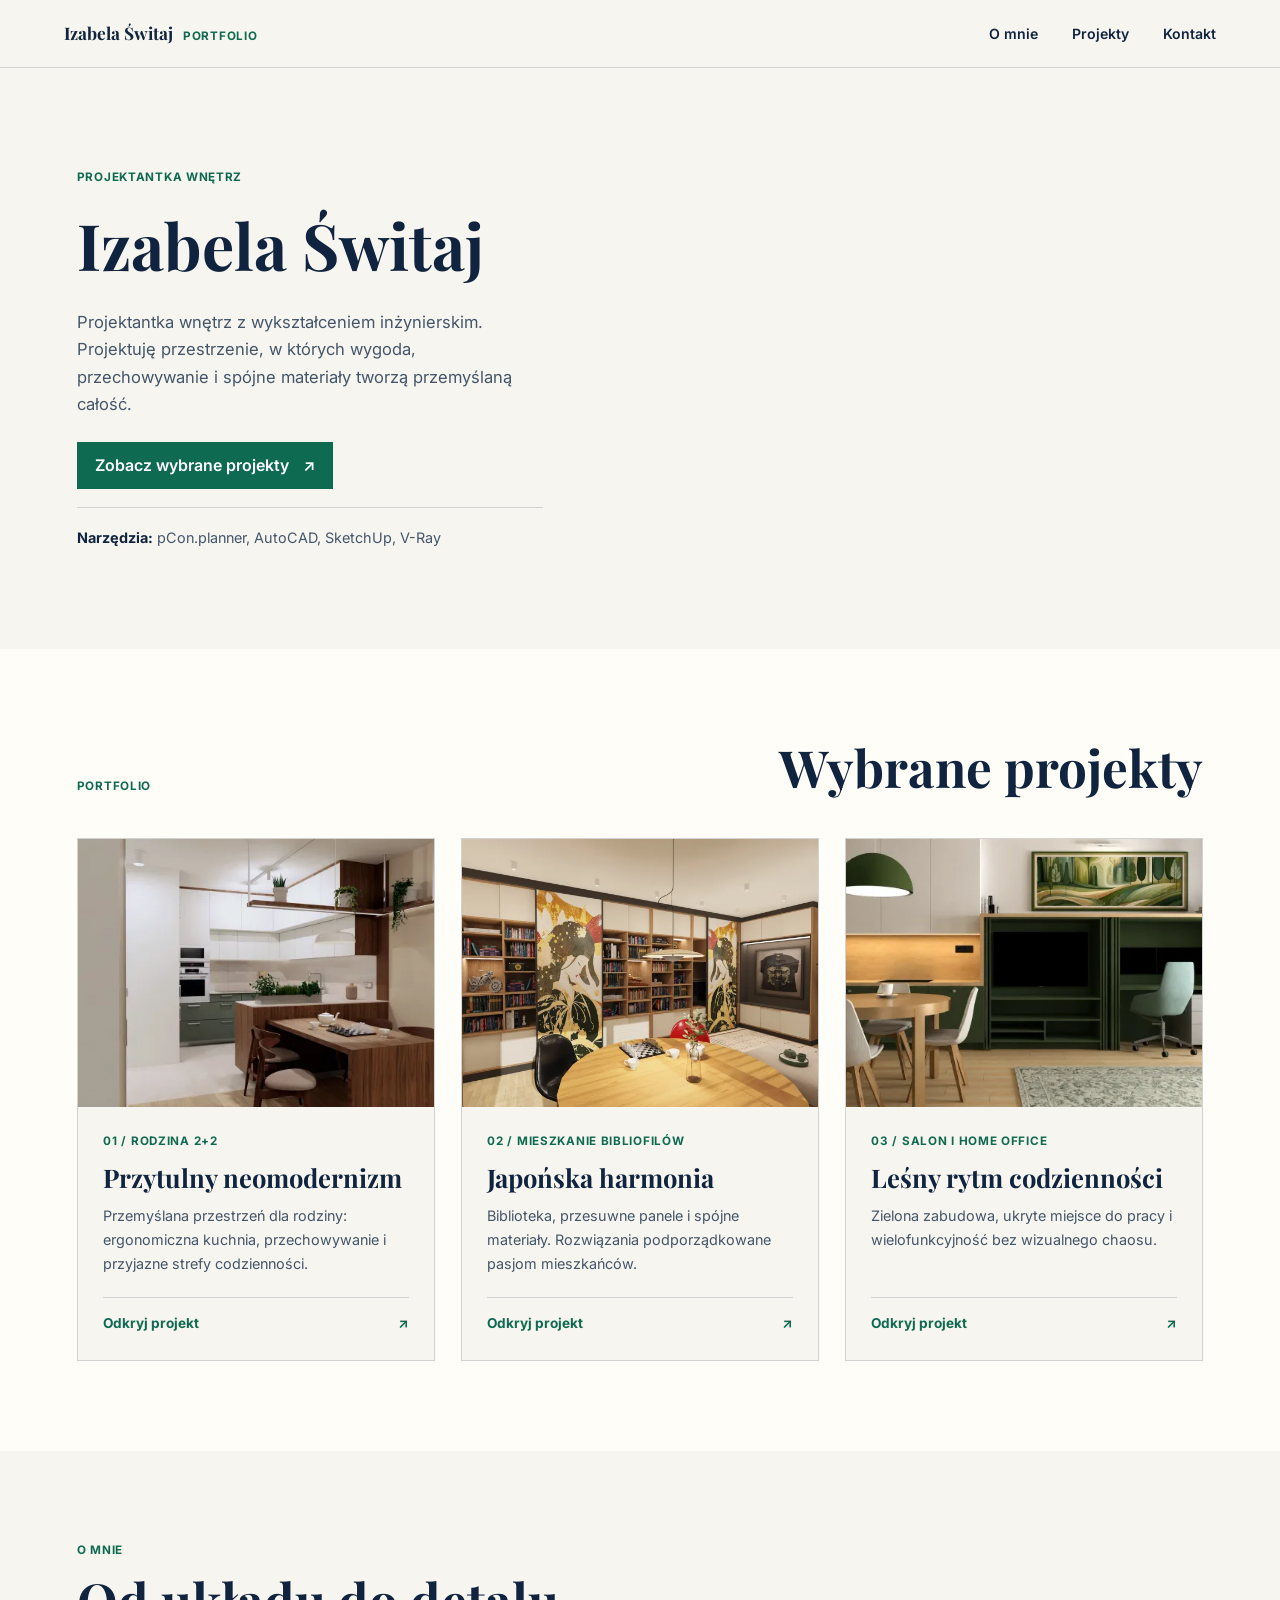
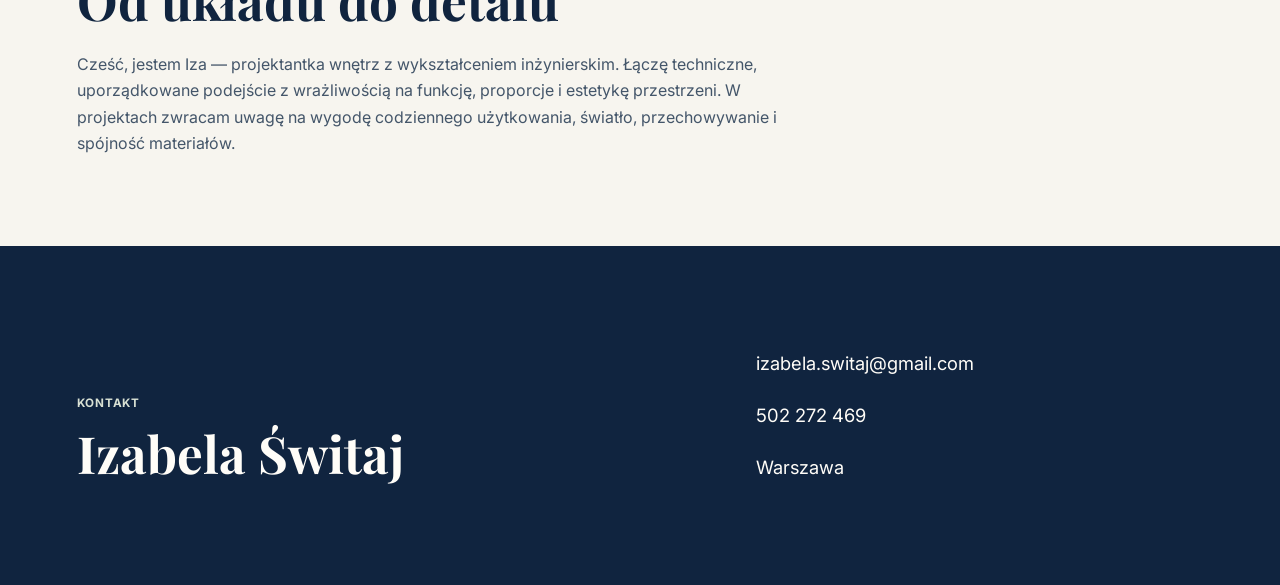
==== commit 92062cb4: "Stage 6: optimize portfolio, accessibility and SEO; complete regression review" ====
--- a/portfolio/index.html
+++ b/portfolio/index.html
@@ -8,7 +8,7 @@
       content="Trzy projekty wnętrz Izabeli Świtaj: neomodernizm, Japandi i organic modern. Koncepcje, układy funkcjonalne i wizualizacje."
     />
     <link rel="canonical" href="https://izabelaswitaj.pl/portfolio/" />
-    <meta name="robots" content="noindex, follow" />
+    <meta name="robots" content="index, follow" />
     <meta name="theme-color" content="#10243f" />
     <meta property="og:type" content="profile" />
     <meta property="og:locale" content="pl_PL" />
@@ -35,7 +35,7 @@
       href="https://fonts.googleapis.com/css2?family=Inter:wght@400;500;600;700&family=Playfair+Display:wght@600;700&display=swap"
       rel="stylesheet"
     />
-    <link rel="stylesheet" href="portfolio.css?v=20261104-2" />
+    <link rel="stylesheet" href="portfolio.css?v=20261104-6" />
     <script type="application/ld+json">
       {
         "@context": "https://schema.org",
@@ -57,7 +57,7 @@
         <span>portfolio</span>
       </div>
       <nav aria-label="Nawigacja portfolio">
-        <a href="#o-mnie">O mnie</a>
+        <a href="#profil">O mnie</a>
         <a href="#projekty">Projekty</a>
         <a href="#kontakt">Kontakt</a>
       </nav>
@@ -68,18 +68,13 @@
         <div class="about-copy">
           <p class="eyebrow">Projektantka wnętrz</p>
           <h1 id="about-title">Izabela Świtaj</h1>
-          <p class="about-note">
-            Cześć, jestem Iza — projektantka wnętrz z wykształceniem inżynierskim. Łączę
-            techniczne, uporządkowane podejście z wrażliwością na funkcję, proporcje i estetykę
-            przestrzeni. W projektach zwracam uwagę na wygodę codziennego użytkowania, światło,
-            przechowywanie i spójność materiałów.
-          </p>
+          <p class="about-note">Projektantka wnętrz z wykształceniem inżynierskim. Projektuję przestrzenie, w których wygoda, przechowywanie i spójne materiały tworzą przemyślaną całość.</p>
           <a class="about-cta" href="#projekty">Zobacz wybrane projekty <span aria-hidden="true">↗</span></a>
           <p class="tools"><strong>Narzędzia:</strong> pCon.planner, AutoCAD, SketchUp, V-Ray</p>
         </div>
         <figure class="about-image">
           <img
-            src="../assets/gallery/diploma-entry-kitchen.webp"
+            srcset="../assets/gallery/previews/diploma-entry-kitchen.webp 640w, ../assets/gallery/diploma-entry-kitchen.webp 1448w" sizes="(max-width: 900px) calc(100vw - 40px), 60vw" src="../assets/gallery/diploma-entry-kitchen.webp"
             alt="Hol z widokiem na kuchnię w projekcie Izabeli Świtaj"
             width="1448"
             height="1086"
@@ -97,20 +92,24 @@
 
         <div class="project-overview" aria-label="Przegląd projektów wnętrz">
           <a class="overview-card" href="neomodernizm/" aria-label="Zobacz pełny projekt Przytulny neomodernizm dla rodziny">
-            <div class="overview-image"><img src="../assets/gallery/diploma-kitchen-dining-1.webp" alt="Jasna strefa kuchenna i jadalnia w projekcie Przytulny neomodernizm" width="1448" height="1086" loading="eager" decoding="async" /></div>
+            <div class="overview-image"><img srcset="../assets/gallery/previews/diploma-kitchen-dining-1.webp 640w, ../assets/gallery/diploma-kitchen-dining-1.webp 1800w" sizes="(max-width: 640px) calc(100vw - 40px), (max-width: 900px) 45vw, 30vw" src="../assets/gallery/diploma-kitchen-dining-1.webp" alt="Jasna strefa kuchenna i jadalnia w projekcie Przytulny neomodernizm" width="1800" height="1013" loading="eager" decoding="async" /></div>
             <div class="overview-content"><span class="overview-number">01 / Rodzina 2+2</span><h3>Przytulny neomodernizm</h3><p>Przemyślana przestrzeń dla rodziny: ergonomiczna kuchnia, przechowywanie i przyjazne strefy codzienności.</p><span class="overview-link">Odkryj projekt <span aria-hidden="true">↗</span></span></div>
           </a>
           <a class="overview-card" href="japandi/" aria-label="Zobacz pełny projekt Japońska harmonia w domu pełnym książek">
-            <div class="overview-image"><img src="../assets/gallery/japandi-library.webp" alt="Biblioteka w salonie w projekcie Japandi" width="1448" height="1086" loading="lazy" decoding="async" /></div>
+            <div class="overview-image"><img srcset="../assets/gallery/previews/japandi-library.webp 640w, ../assets/gallery/japandi-library.webp 1600w" sizes="(max-width: 640px) calc(100vw - 40px), (max-width: 900px) 45vw, 30vw" src="../assets/gallery/japandi-library.webp" alt="Biblioteka w salonie w projekcie Japandi" width="1600" height="1200" loading="lazy" decoding="async" /></div>
             <div class="overview-content"><span class="overview-number">02 / Mieszkanie bibliofilów</span><h3>Japońska harmonia</h3><p>Biblioteka, przesuwne panele i spójne materiały. Rozwiązania podporządkowane pasjom mieszkańców.</p><span class="overview-link">Odkryj projekt <span aria-hidden="true">↗</span></span></div>
           </a>
           <a class="overview-card" href="lesny-rytm/" aria-label="Zobacz pełny projekt Leśny rytm codzienności">
-            <div class="overview-image"><img src="../assets/gallery/organic-rtv-open.webp" alt="Zabudowa RTV i miejsce do pracy w projekcie Leśny rytm codzienności" width="1672" height="941" loading="lazy" decoding="async" /></div>
+            <div class="overview-image"><img srcset="../assets/gallery/previews/organic-rtv-open.webp 640w, ../assets/gallery/organic-rtv-open.webp 1672w" sizes="(max-width: 640px) calc(100vw - 40px), (max-width: 900px) 45vw, 30vw" src="../assets/gallery/organic-rtv-open.webp" alt="Zabudowa RTV i miejsce do pracy w projekcie Leśny rytm codzienności" width="1672" height="941" loading="lazy" decoding="async" /></div>
             <div class="overview-content"><span class="overview-number">03 / Salon i home office</span><h3>Leśny rytm codzienności</h3><p>Zielona zabudowa, ukryte miejsce do pracy i wielofunkcyjność bez wizualnego chaosu.</p><span class="overview-link">Odkryj projekt <span aria-hidden="true">↗</span></span></div>
           </a>
         </div>
       </section>
 
+      <section class="profile" id="profil" aria-labelledby="profile-title"><p class="eyebrow">O mnie</p><h2 id="profile-title">Od układu do detalu</h2><p>Cześć, jestem Iza — projektantka wnętrz z wykształceniem inżynierskim. Łączę
+            techniczne, uporządkowane podejście z wrażliwością na funkcję, proporcje i estetykę
+            przestrzeni. W projektach zwracam uwagę na wygodę codziennego użytkowania, światło,
+            przechowywanie i spójność materiałów.</p></section>
       <section id="kontakt" class="contact" aria-labelledby="contact-title">
         <div>
           <p class="eyebrow">Kontakt</p>
@@ -124,6 +123,6 @@
       </section>
     </main>
 
-    <script src="portfolio.js?v=20260722-4"></script>
+    <script src="portfolio.js?v=20261104-6"></script>
   </body>
 </html>
--- a/portfolio/portfolio.css
+++ b/portfolio/portfolio.css
@@ -1,880 +1,153 @@
 :root {
-  --ink: #10243f;
-  --ink-soft: #44566a;
-  --green: #0f6a52;
-  --sage: #d9e1d4;
-  --paper: #f7f5ef;
-  --white: #fffdf8;
-  --line: rgba(16, 36, 63, 0.16);
-  --serif: "Playfair Display", Georgia, serif;
-  --sans: "Inter", Arial, sans-serif;
+  --ink:#10243f; --ink-soft:#44566a; --green:#0f6a52; --sage:#d9e1d4;
+  --paper:#f7f5ef; --white:#fffdf8; --line:rgba(16,36,63,.16);
+  --serif:"Playfair Display",Georgia,serif; --sans:"Inter",Arial,sans-serif;
+}
+* { box-sizing:border-box; }
+html { scroll-behavior:smooth; scroll-padding-top:90px; }
+body { margin:0; color:var(--ink); background:var(--paper); font-family:var(--sans); line-height:1.65; }
+body.lightbox-open { overflow:hidden; }
+img { display:block; max-width:100%; }
+a { color:inherit; text-decoration:none; }
+button { font:inherit; }
+a:focus-visible,button:focus-visible,summary:focus-visible { outline:3px solid var(--green); outline-offset:5px; }
+h1,h2,h3,p { margin-top:0; overflow-wrap:break-word; }
+h1,h2,h3 { font-family:var(--serif); line-height:1.12; }
+h1 { font-size:clamp(3rem,7vw,6.6rem); margin-bottom:10px; }
+h2 { font-size:clamp(2.15rem,4vw,3.8rem); margin-bottom:22px; }
+h3 { margin-bottom:14px; }
+.skip-link { position:fixed; top:8px; left:8px; z-index:100; padding:10px 14px; color:var(--white); background:var(--ink); transform:translateY(-160%); }
+.skip-link:focus { transform:none; }
+.portfolio-header { position:sticky; top:0; z-index:20; display:flex; align-items:center; justify-content:space-between; gap:24px; min-height:68px; padding:10px clamp(20px,5vw,72px); border-bottom:1px solid var(--line); background:rgba(247,245,239,.97); }
+.brand { display:flex; align-items:baseline; gap:10px; white-space:nowrap; }
+.brand strong { font-family:var(--serif); font-size:1.08rem; }
+.brand span,.eyebrow,.project-number,.overview-number { color:var(--green); font-size:.73rem; font-weight:700; text-transform:uppercase; letter-spacing:.06em; }
+.portfolio-header nav { display:flex; gap:clamp(16px,3vw,34px); font-size:.88rem; font-weight:600; }
+.portfolio-header nav a { display:inline-flex; align-items:center; min-height:44px; }
+.portfolio-header nav a:hover,.project-pagination a:hover { text-decoration:underline; text-underline-offset:5px; }
+.about { display:grid; grid-template-columns:minmax(0,.9fr) minmax(0,1.1fr); gap:clamp(36px,7vw,100px); align-items:center; padding:clamp(48px,6vw,86px) clamp(20px,6vw,92px); }
+.about-copy { max-width:670px; min-width:0; }
+.about .eyebrow { margin-bottom:22px; }
+.about-note { margin:28px 0 24px; color:var(--ink-soft); font-size:clamp(1rem,1.3vw,1.12rem); }
+.about-cta { display:inline-flex; align-items:center; gap:14px; min-height:44px; padding:10px 18px; margin-bottom:18px; background:var(--green); color:white; font-weight:600; }
+.about-cta:hover { background:var(--ink); }
+.tools { margin:0; padding-top:18px; border-top:1px solid var(--line); color:var(--ink-soft); font-size:.9rem; }
+.tools strong { color:var(--ink); }
+.about-image { min-width:0; margin:0; }
+.about-image img { width:100%; height:auto; }
+.projects { padding:clamp(56px,7vw,100px) clamp(20px,6vw,92px); background:var(--white); }
+.projects-heading { display:flex; align-items:end; justify-content:space-between; gap:24px; margin-bottom:42px; }
+.projects-heading h2,.projects-heading p { margin:0; }
+.project-overview { display:grid; grid-template-columns:repeat(3,minmax(0,1fr)); gap:clamp(16px,2vw,28px); }
+.overview-card { display:flex; flex-direction:column; min-width:0; background:var(--paper); border:1px solid var(--line); }
+.overview-image { aspect-ratio:4/3; overflow:hidden; background:var(--sage); }
+.overview-image img { width:100%; height:100%; object-fit:cover; transition:transform 200ms ease; }
+.overview-card:hover img { transform:scale(1.015); }
+.overview-content { display:flex; flex-direction:column; flex:1; padding:clamp(18px,2vw,28px); }
+.overview-content h3 { margin:12px 0; font-size:clamp(1.45rem,2vw,2rem); }
+.overview-content p { margin:0 0 22px; color:var(--ink-soft); font-size:.9rem; }
+.overview-link { display:flex; justify-content:space-between; gap:12px; margin-top:auto; padding-top:14px; border-top:1px solid var(--line); color:var(--green); font-size:.85rem; font-weight:700; }
+.case-cover { padding:28px clamp(20px,6vw,92px) 0; }
+.case-cover img { width:100%; height:clamp(260px,47vw,650px); object-fit:cover; }
+.case-content { background:var(--paper); padding-top:56px; }
+.project-heading { display:grid; grid-template-columns:minmax(150px,.28fr) minmax(0,1fr); gap:clamp(24px,4vw,64px); margin-bottom:56px; }
+.project-number { margin:10px 0 0; }
+.case-page h1 { font-size:clamp(2.3rem,4.5vw,4.8rem); }
+.project-style { margin:14px 0 0; color:var(--ink-soft); font-weight:700; }
+.project-software { margin:4px 0 0; color:var(--ink-soft); font-size:.86rem; }
+.no-break { white-space:nowrap; }
+.project-tags { display:flex; flex-wrap:wrap; gap:8px 16px; margin:18px 0 0; padding:0; list-style:none; color:var(--ink-soft); font-size:.72rem; font-weight:700; text-transform:uppercase; }
+.project-story { display:grid; grid-template-columns:minmax(0,1fr); gap:64px; }
+.case-story,.project-media { min-width:0; }
+.case-brief { max-width:72ch; margin-bottom:42px; }
+.case-brief h2,.case-solutions > h2 { font-size:clamp(2rem,3vw,3rem); }
+.case-brief > p:not(.eyebrow),.case-decisions p,.solution-grid p,.gallery-note,.reading-copy { color:var(--ink-soft); }
+.concept-note { font-size:.85rem; }
+.case-decisions { display:grid; grid-template-columns:repeat(3,minmax(0,1fr)); gap:32px; padding:32px 0; border-block:1px solid var(--line); }
+.case-decisions h2 { font-family:var(--sans); font-size:.8rem; text-transform:uppercase; letter-spacing:.08em; color:var(--green); margin-bottom:18px; line-height:1.5; }
+.case-decisions p,.solution-grid p { margin:0; }
+.case-solutions { margin-top:48px; }
+.solution-grid { display:grid; grid-template-columns:repeat(2,minmax(0,1fr)); gap:32px 56px; }
+.solution-grid h3 { font-size:1.5rem; line-height:1.25; }
+.original-description { margin-top:36px; border-block:1px solid var(--line); padding:12px 0; }
+.original-description summary { cursor:pointer; font-weight:600; min-height:44px; padding:8px 0; }
+.reading-copy { max-width:72ch; padding-top:24px; }
+.project-gallery-section + .project-gallery-section { margin-top:64px; }
+.project-gallery-section h2 { font-size:clamp(1.8rem,3vw,2.8rem); }
+.gallery-note { max-width:72ch; margin-bottom:28px; }
+.project-gallery-grid { display:grid; grid-template-columns:repeat(3,minmax(0,1fr)); gap:24px; align-items:start; }
+.gallery-item { margin:0; min-width:0; }
+.image-button { position:relative; display:block; width:100%; aspect-ratio:4/3; padding:0; border:0; color:inherit; background:var(--sage); cursor:zoom-in; }
+.image-button::after { content:"Powiększ"; position:absolute; right:12px; bottom:12px; padding:6px 9px; color:white; background:rgba(16,36,63,.85); font-size:.68rem; font-weight:700; }
+.image-button img { width:100%; height:100%; object-fit:cover; }
+.image-button--contain img { object-fit:contain; }
+.gallery-item figcaption { padding-top:9px; color:var(--ink-soft); font-size:.8rem; }
+.technical-gallery .project-gallery-grid { grid-template-columns:minmax(0,1fr); max-width:900px; }
+.technical-gallery .image-button { aspect-ratio:16/10; background:var(--white); }
+.comparison-gallery .project-gallery-grid { grid-template-columns:repeat(2,minmax(0,1fr)); }
+.comparison-gallery .image-button { aspect-ratio:1672/941; }
+.project-pagination { display:flex; justify-content:space-between; gap:28px; padding:32px clamp(20px,6vw,92px); border-top:1px solid var(--line); font-weight:600; }
+.project-pagination a { display:flex; align-items:center; min-height:44px; max-width:50%; }
+.contact { display:grid; grid-template-columns:minmax(0,1fr) minmax(0,.7fr); gap:40px; align-items:end; padding:clamp(64px,8vw,110px) clamp(20px,6vw,92px); color:var(--white); background:var(--ink); }
+.contact h2 { margin-bottom:0; }
+.contact .eyebrow { color:var(--sage); }
+.contact address { display:grid; gap:8px; font-style:normal; font-size:clamp(1rem,1.5vw,1.15rem); }
+.contact address a { width:fit-content; min-height:44px; overflow-wrap:anywhere; }
+.contact address a:hover { text-decoration:underline; }
+.contact a:focus-visible { outline-color:var(--white); }
+.portfolio-lightbox { position:fixed; inset:0; z-index:50; display:grid; grid-template-columns:62px minmax(0,1fr) 62px; align-items:center; gap:20px; padding:64px 28px 28px; background:rgba(9,24,41,.97); }
+.portfolio-lightbox[hidden] { display:none; }
+.lightbox-frame { grid-column:2; justify-self:center; width:min(100%,1280px); margin:0; min-width:0; }
+.lightbox-frame img { width:100%; height:auto; max-height:calc(100dvh - 160px); object-fit:contain; }
+.lightbox-frame figcaption { padding-top:12px; color:var(--white); font-size:.86rem; text-align:center; }
+.lightbox-close,.lightbox-nav { display:grid; place-items:center; border:1px solid rgba(255,253,248,.6); color:white; background:transparent; cursor:pointer; width:48px; height:48px; border-radius:50%; }
+.lightbox-close { position:absolute; top:12px; right:18px; font-size:1.8rem; }
+.lightbox-nav { font-size:2.5rem; line-height:1; }
+.lightbox-prev { grid-column:1; justify-self:end; }
+.lightbox-next { grid-column:3; justify-self:start; }
+.portfolio-lightbox button:focus-visible { outline-color:white; }
+@media(max-width:900px) {
+  .about { grid-template-columns:1fr; gap:32px; }
+  .about-copy { max-width:720px; }
+  .about-image img { max-height:480px; object-fit:cover; }
+  .project-overview,.project-gallery-grid { grid-template-columns:repeat(2,minmax(0,1fr)); }
+  .project-heading { grid-template-columns:1fr; gap:20px; }
+  .case-decisions { gap:24px; }
+}
+@media(max-width:640px) {
+  html { scroll-padding-top:116px; }
+  .portfolio-header { flex-wrap:wrap; gap:0; padding:10px 20px 6px; }
+  .brand { width:100%; }
+  .portfolio-header nav { width:100%; justify-content:space-between; gap:12px; font-size:.82rem; }
+  .portfolio-header nav a { min-height:40px; }
+  .about { padding-top:44px; padding-bottom:48px; }
+  h1 { font-size:clamp(2.65rem,12vw,3.25rem); }
+  .projects-heading { display:block; }
+  .projects-heading .eyebrow { margin-bottom:10px; }
+  .project-overview,.project-gallery-grid,.comparison-gallery .project-gallery-grid,.case-decisions,.solution-grid,.contact { grid-template-columns:1fr; }
+  .overview-image { aspect-ratio:5/3; }
+  .overview-content { padding:22px; }
+  .case-cover { padding-top:20px; }
+  .case-cover img { height:auto; }
+  .case-page h1 { font-size:clamp(2.1rem,9vw,3rem); }
+  .case-content { padding-top:36px; }
+  .case-decisions { gap:28px; }
+  .no-break { white-space:normal; }
+  .project-pagination { flex-direction:column; gap:16px; }
+  .project-pagination a { max-width:100%; }
+  .portfolio-lightbox { grid-template-columns:1fr 1fr; align-content:center; gap:14px; padding:70px 14px 20px; }
+  .lightbox-frame { grid-column:1/-1; grid-row:1; }
+  .lightbox-frame img { max-height:calc(100dvh - 230px); }
+  .lightbox-prev,.lightbox-next { grid-row:2; }
+  .lightbox-prev { grid-column:1; }
+  .lightbox-next { grid-column:2; }
+}
+@media(prefers-reduced-motion:reduce) {
+  html { scroll-behavior:auto; }
+  *,*::before,*::after { transition:none !important; animation:none !important; }
 }
 
-* {
-  box-sizing: border-box;
-}
+.about h1 { font-size:clamp(2.65rem,5vw,4.8rem); }
 
-html {
-  scroll-behavior: smooth;
-  scroll-padding-top: 84px;
-}
-
-body {
-  min-width: 320px;
-  margin: 0;
-  overflow-x: hidden;
-  color: var(--ink);
-  background: var(--paper);
-  font-family: var(--sans);
-  line-height: 1.65;
-}
-
-body.lightbox-open {
-  overflow: hidden;
-}
-
-img {
-  display: block;
-  max-width: 100%;
-}
-
-a {
-  color: inherit;
-  text-decoration: none;
-}
-
-button {
-  font: inherit;
-}
-
-a:focus-visible,
-button:focus-visible {
-  outline: 3px solid var(--green);
-  outline-offset: 4px;
-}
-
-h1,
-h2,
-h3,
-p {
-  margin-top: 0;
-  overflow-wrap: break-word;
-}
-
-h1,
-h2,
-h3 {
-  font-family: var(--serif);
-  line-height: 1.08;
-}
-
-h1 {
-  margin-bottom: 10px;
-  font-size: clamp(3rem, 7vw, 6.6rem);
-}
-
-h2 {
-  margin-bottom: 0;
-  font-size: clamp(2.35rem, 5vw, 4.8rem);
-}
-
-h3 {
-  margin-bottom: 14px;
-  font-size: clamp(2rem, 4vw, 3.8rem);
-}
-
-.skip-link {
-  position: fixed;
-  top: 8px;
-  left: 8px;
-  z-index: 100;
-  padding: 10px 14px;
-  color: var(--white);
-  background: var(--ink);
-  transform: translateY(-160%);
-}
-
-.skip-link:focus {
-  transform: translateY(0);
-}
-
-.portfolio-header {
-  position: sticky;
-  top: 0;
-  z-index: 20;
-  display: flex;
-  align-items: center;
-  justify-content: space-between;
-  gap: 24px;
-  min-height: 68px;
-  padding: 10px clamp(20px, 5vw, 72px);
-  border-bottom: 1px solid var(--line);
-  background: rgba(247, 245, 239, 0.94);
-  backdrop-filter: blur(14px);
-}
-
-.brand {
-  display: flex;
-  align-items: baseline;
-  gap: 10px;
-  white-space: nowrap;
-}
-
-.brand strong {
-  font-family: var(--serif);
-  font-size: 1.08rem;
-}
-
-.brand span,
-.eyebrow,
-.project-number {
-  color: var(--green);
-  font-size: 0.73rem;
-  font-weight: 700;
-  text-transform: uppercase;
-}
-
-.portfolio-header nav {
-  display: flex;
-  min-width: 0;
-  gap: clamp(16px, 3vw, 34px);
-  font-size: 0.88rem;
-  font-weight: 600;
-}
-
-.portfolio-header nav a {
-  display: inline-flex;
-  align-items: center;
-  min-height: 44px;
-}
-
-.about {
-  display: grid;
-  grid-template-columns: minmax(0, 0.9fr) minmax(320px, 1.1fr);
-  gap: clamp(42px, 8vw, 120px);
-  align-items: center;
-  min-height: calc(100vh - 68px);
-  padding: clamp(72px, 10vw, 140px) clamp(20px, 6vw, 92px);
-}
-
-.about-copy {
-  min-width: 0;
-  max-width: 670px;
-}
-
-.about .eyebrow {
-  margin-bottom: 22px;
-}
-
-.about-note {
-  max-width: 640px;
-  margin: 28px 0 24px;
-  color: var(--ink-soft);
-  font-size: clamp(1rem, 1.5vw, 1.16rem);
-}
-
-.tools {
-  margin-bottom: 0;
-  padding-top: 18px;
-  border-top: 1px solid var(--line);
-  color: var(--ink-soft);
-  font-size: 0.9rem;
-}
-
-.tools strong {
-  color: var(--ink);
-}
-
-.about-image {
-  min-width: 0;
-  margin: 0;
-  overflow: hidden;
-}
-
-.about-image img {
-  width: 100%;
-  height: auto;
-}
-
-.projects {
-  padding: clamp(82px, 10vw, 150px) clamp(20px, 6vw, 92px);
-  background: var(--white);
-}
-
-.projects-heading {
-  display: flex;
-  align-items: end;
-  justify-content: space-between;
-  gap: 24px;
-  margin-bottom: clamp(72px, 9vw, 130px);
-}
-
-.projects-heading,
-.project,
-.project-heading,
-.project-heading > *,
-.project-intro,
-.project-narrative,
-.project-story,
-.project-media,
-.project-gallery-grid,
-.contact > * {
-  min-width: 0;
-}
-
-.projects-heading .eyebrow {
-  margin-bottom: 8px;
-}
-
-.project + .project {
-  margin-top: clamp(110px, 14vw, 210px);
-  padding-top: clamp(72px, 8vw, 120px);
-  border-top: 1px solid var(--line);
-}
-
-.project-heading {
-  display: grid;
-  grid-template-columns: minmax(180px, 0.32fr) minmax(0, 1fr);
-  gap: clamp(20px, 4vw, 70px);
-  align-items: start;
-  margin-bottom: clamp(34px, 5vw, 64px);
-}
-
-.project-number {
-  margin: 10px 0 0;
-}
-
-.project-intro h3 {
-  max-width: none;
-  font-size: clamp(2rem, 3vw, 3.15rem);
-}
-
-.project-style {
-  margin: 12px 0 0;
-  color: var(--ink-soft);
-  font-weight: 700;
-}
-
-.project-software {
-  margin: 3px 0 0;
-  color: var(--ink-soft);
-  font-size: 0.86rem;
-}
-
-.no-break {
-  white-space: nowrap;
-}
-
-.project-tags {
-  display: flex;
-  flex-wrap: wrap;
-  gap: 6px 0;
-  margin: 18px 0 0;
-  padding: 0;
-  color: var(--ink-soft);
-  font-size: 0.76rem;
-  font-weight: 700;
-  list-style: none;
-  text-transform: uppercase;
-}
-
-.project-tags li {
-  display: inline-flex;
-  align-items: center;
-}
-
-.project-tags li:not(:last-child)::after {
-  content: "/";
-  margin: 0 10px;
-  color: var(--sage-dark);
-}
-
-.project-story {
-  display: grid;
-  grid-template-columns: minmax(0, 0.82fr) minmax(0, 1.18fr);
-  gap: clamp(44px, 6vw, 92px);
-  align-items: start;
-}
-
-.project-narrative {
-  max-width: 620px;
-  margin: 0;
-  padding-left: clamp(18px, 2vw, 30px);
-  border-left: 1px solid var(--line);
-  color: var(--ink-soft);
-}
-
-.project-narrative p {
-  margin: 0 0 1.65em;
-  line-height: 1.78;
-}
-
-.project-narrative p:first-child {
-  color: var(--ink);
-  font-size: 1.04rem;
-}
-
-.project-narrative p:first-child::first-letter {
-  float: left;
-  margin: 0.08em 0.1em 0 0;
-  color: var(--green);
-  font-family: var(--serif);
-  font-size: 3.1em;
-  font-weight: 600;
-  line-height: 0.78;
-}
-
-.project-narrative p:nth-child(3n + 4) {
-  padding-top: 1.6em;
-  border-top: 1px solid var(--line);
-}
-
-.project-media {
-  display: grid;
-  grid-template-columns: minmax(0, 1fr);
-  gap: clamp(48px, 6vw, 76px);
-}
-
-.project-gallery-grid {
-  display: grid;
-  grid-template-columns: repeat(3, minmax(0, 1fr));
-  gap: clamp(18px, 2vw, 28px);
-  align-items: start;
-}
-
-.project-media .project-gallery-grid {
-  grid-template-columns: repeat(2, minmax(0, 1fr));
-}
-
-.project-gallery-full {
-  display: contents;
-}
-
-.project-gallery-section + .project-gallery-section {
-  margin-top: clamp(48px, 6vw, 76px);
-}
-
-.project-gallery-section h4 {
-  margin: 0 0 22px;
-  color: var(--ink);
-  font-family: var(--serif);
-  font-size: clamp(1.35rem, 2.2vw, 2rem);
-  font-weight: 600;
-  line-height: 1.2;
-}
-
-@media (min-width: 901px) {
-  .project--neo .project-story,
-  .project--japandi .project-story,
-  .project--organic .project-story {
-    display: block;
-  }
-
-  .project--neo .project-story::after,
-  .project--japandi .project-story::after,
-  .project--organic .project-story::after {
-    content: "";
-    display: block;
-    clear: both;
-  }
-
-  .project--neo .project-narrative {
-    float: left;
-    width: 37%;
-    max-width: none;
-    margin: 0 clamp(38px, 4.5vw, 68px) 30px 0;
-  }
-
-  .project--neo .project-media,
-  .project--neo .project-gallery-section,
-  .project--neo .project-gallery-grid {
-    display: contents;
-  }
-
-  .project--neo .project-gallery-section h4 {
-    margin-bottom: 22px;
-  }
-
-  .project--neo .project-gallery-section + .project-gallery-section h4 {
-    margin-top: clamp(48px, 6vw, 76px);
-  }
-
-  .project--neo .gallery-item {
-    display: inline-block;
-    width: calc((58% - clamp(18px, 2vw, 28px)) / 2);
-    margin: 0 clamp(6px, 0.7vw, 10px) 28px 0;
-    vertical-align: top;
-  }
-
-  .project--neo .project-gallery-full {
-    display: grid;
-    grid-template-columns: repeat(3, minmax(0, 1fr));
-    gap: clamp(18px, 2vw, 28px);
-    clear: both;
-    width: 100%;
-  }
-
-  .project--neo .project-gallery-full .gallery-item {
-    display: block;
-    width: auto;
-    margin: 0;
-  }
-
-  .project--japandi .project-story--media-wrap,
-  .project--organic .project-story--media-wrap {
-    position: relative;
-  }
-
-  .project--japandi .project-story--media-wrap::before,
-  .project--organic .project-story--media-wrap::before {
-    content: "";
-    float: right;
-    width: calc(58% + clamp(40px, 5vw, 72px));
-    height: var(--project-media-height, 0);
-  }
-
-  .project--japandi .project-story--media-wrap .project-media,
-  .project--organic .project-story--media-wrap .project-media {
-    position: absolute;
-    top: 0;
-    right: 0;
-    width: 58%;
-    margin: 0;
-  }
-
-  .project--japandi .project-narrative,
-  .project--organic .project-narrative {
-    max-width: none;
-  }
-}
-
-.gallery-item {
-  min-width: 0;
-  margin: 0;
-}
-
-.gallery-item-wide {
-  grid-column: auto;
-}
-
-.gallery-item-narrow {
-  grid-column: auto;
-}
-
-.gallery-item-half {
-  grid-column: auto;
-}
-
-.image-button {
-  position: relative;
-  display: block;
-  width: 100%;
-  aspect-ratio: 4 / 3;
-  padding: 0;
-  border: 0;
-  overflow: hidden;
-  color: inherit;
-  background: var(--paper);
-  cursor: zoom-in;
-}
-
-.image-button::after {
-  content: "Powiększ";
-  position: absolute;
-  right: 12px;
-  bottom: 12px;
-  padding: 6px 9px;
-  color: var(--white);
-  background: rgba(16, 36, 63, 0.72);
-  font-size: 0.68rem;
-  font-weight: 700;
-  opacity: 0;
-  transform: translateY(5px);
-  transition: opacity 180ms ease, transform 180ms ease;
-}
-
-.image-button:hover::after,
-.image-button:focus-visible::after {
-  opacity: 1;
-  transform: translateY(0);
-}
-
-.image-button img {
-  display: block;
-  width: 100%;
-  height: 100%;
-  object-fit: cover;
-  transition: transform 280ms ease;
-}
-
-.image-button--contain img {
-  object-fit: contain;
-}
-
-.image-button:hover img,
-.image-button:focus-visible img {
-  transform: scale(1.012);
-}
-
-.gallery-item figcaption {
-  padding-top: 9px;
-  color: var(--ink-soft);
-  font-size: 0.78rem;
-}
-
-.contact {
-  display: grid;
-  grid-template-columns: minmax(0, 1fr) minmax(300px, 0.7fr);
-  gap: 40px;
-  align-items: end;
-  padding: clamp(82px, 10vw, 140px) clamp(20px, 6vw, 92px);
-  color: var(--white);
-  background: var(--ink);
-}
-
-.contact .eyebrow {
-  color: var(--sage);
-}
-
-.contact address {
-  display: grid;
-  gap: 9px;
-  font-style: normal;
-  font-size: clamp(1rem, 1.6vw, 1.2rem);
-}
-
-.contact address a {
-  width: fit-content;
-  overflow-wrap: anywhere;
-}
-
-.contact address a:hover {
-  text-decoration: underline;
-  text-underline-offset: 4px;
-}
-
-.portfolio-lightbox {
-  position: fixed;
-  inset: 0;
-  z-index: 50;
-  display: grid;
-  grid-template-columns: minmax(44px, 80px) minmax(0, 1fr) minmax(44px, 80px);
-  align-items: center;
-  gap: clamp(8px, 2vw, 22px);
-  padding: clamp(16px, 4vw, 42px);
-  background: rgba(9, 24, 41, 0.92);
-  backdrop-filter: blur(12px);
-}
-
-.portfolio-lightbox[hidden] {
-  display: none;
-}
-
-.lightbox-frame {
-  grid-column: 2;
-  justify-self: center;
-  width: min(100%, 1280px);
-  margin: 0;
-}
-
-.lightbox-frame img {
-  width: 100%;
-  max-height: 82vh;
-  object-fit: contain;
-}
-
-.lightbox-frame figcaption {
-  padding-top: 12px;
-  color: var(--white);
-  font-size: 0.86rem;
-  text-align: center;
-}
-
-.lightbox-close,
-.lightbox-nav {
-  display: grid;
-  place-items: center;
-  border: 1px solid rgba(255, 253, 248, 0.48);
-  color: var(--white);
-  background: rgba(255, 253, 248, 0.06);
-  cursor: pointer;
-}
-
-.lightbox-close {
-  position: absolute;
-  top: 18px;
-  right: 18px;
-  width: 46px;
-  height: 46px;
-  border-radius: 50%;
-  font-size: 1.8rem;
-}
-
-.lightbox-nav {
-  width: clamp(44px, 5vw, 62px);
-  height: clamp(44px, 5vw, 62px);
-  border-radius: 50%;
-  font-size: 2.5rem;
-  line-height: 1;
-}
-
-.lightbox-prev {
-  grid-column: 1;
-  justify-self: end;
-}
-
-.lightbox-next {
-  grid-column: 3;
-  justify-self: start;
-}
-
-@media (max-width: 900px) {
-  .about {
-    grid-template-columns: 1fr;
-    min-height: 0;
-  }
-
-  .about-copy {
-    max-width: 720px;
-  }
-
-  .project-heading {
-    grid-template-columns: 1fr 2fr;
-  }
-
-  .project-story {
-    display: flex;
-    flex-direction: column;
-    gap: 52px;
-  }
-
-  .project-media {
-    float: none;
-    width: 100%;
-    margin: 0;
-    order: -1;
-  }
-
-  .project-narrative {
-    max-width: 760px;
-    margin: 0 auto;
-  }
-
-  .project-gallery-grid {
-    grid-template-columns: repeat(2, minmax(0, 1fr));
-  }
-}
-
-@media (max-width: 640px) {
-  html {
-    scroll-padding-top: 112px;
-  }
-
-  .portfolio-header {
-    display: grid;
-    grid-template-columns: minmax(0, 1fr);
-    gap: 4px 20px;
-    padding: 10px 18px 8px;
-  }
-
-  .brand {
-    width: 100%;
-  }
-
-  .portfolio-header nav {
-    display: grid;
-    grid-template-columns: repeat(3, minmax(0, 1fr));
-    width: 100%;
-    gap: 10px;
-  }
-
-  .portfolio-header nav a {
-    justify-content: center;
-    min-height: 38px;
-  }
-
-  .portfolio-header nav a:first-child {
-    justify-content: flex-start;
-  }
-
-  .portfolio-header nav a:last-child {
-    justify-content: flex-end;
-  }
-
-  .about,
-  .projects,
-  .contact {
-    width: 100%;
-    max-width: 100vw;
-    padding-right: 20px;
-    padding-left: 20px;
-  }
-
-  .about-copy,
-  .about-image,
-  .projects-heading,
-  .project,
-  .project-heading,
-  .project-intro,
-  .project-narrative,
-  .project-story,
-  .project-media,
-  .project-gallery-grid,
-  .contact > * {
-    width: 100%;
-    max-width: 100%;
-    min-width: 0;
-  }
-
-  .about {
-    padding-top: 64px;
-    padding-bottom: 78px;
-  }
-
-  h1 {
-    max-width: 100%;
-    font-size: clamp(2.65rem, 12vw, 3.25rem);
-    overflow-wrap: anywhere;
-  }
-
-  h2 {
-    max-width: 100%;
-    font-size: clamp(2.15rem, 11vw, 3rem);
-    overflow-wrap: anywhere;
-  }
-
-  h3 {
-    max-width: 100%;
-    font-size: clamp(1.85rem, 9vw, 2.6rem);
-    overflow-wrap: anywhere;
-  }
-
-  .about-note,
-  .tools {
-    max-width: 100%;
-    overflow-wrap: anywhere;
-  }
-
-  .projects-heading,
-  .project-heading,
-  .contact {
-    grid-template-columns: 1fr;
-  }
-
-  .projects-heading {
-    display: block;
-  }
-
-  .project-narrative {
-    margin: 0;
-    padding-left: 16px;
-  }
-
-  .project-tags {
-    font-size: 0.7rem;
-  }
-
-  .project-media .project-gallery-grid {
-    grid-template-columns: none;
-    grid-auto-flow: column;
-    grid-auto-columns: 86%;
-    gap: 16px;
-    padding: 0 10px 14px 0;
-    overflow-x: auto;
-    overscroll-behavior-inline: contain;
-    scroll-snap-type: inline mandatory;
-    scrollbar-color: var(--sage-dark) transparent;
-    scrollbar-width: thin;
-  }
-
-  .project-media .gallery-item {
-    scroll-snap-align: start;
-  }
-
-  .image-button::after {
-    opacity: 1;
-    transform: none;
-  }
-
-  .portfolio-lightbox {
-    grid-template-columns: 1fr 1fr;
-    align-content: center;
-    padding: 14px;
-  }
-
-  .lightbox-frame {
-    grid-column: 1 / -1;
-    grid-row: 1;
-  }
-
-  .lightbox-frame img {
-    max-height: 72vh;
-  }
-
-  .lightbox-prev,
-  .lightbox-next {
-    grid-row: 2;
-    margin-top: 14px;
-  }
-
-  .lightbox-prev {
-    grid-column: 1;
-  }
-
-  .lightbox-next {
-    grid-column: 2;
-  }
-}
-
-@media (prefers-reduced-motion: reduce) {
-  *,
-  *::before,
-  *::after {
-    scroll-behavior: auto !important;
-    transition-duration: 0.01ms !important;
-    animation-duration: 0.01ms !important;
-  }
-}
-
-
-/* Etap 2: szybki przegląd prac przed szczegółowymi prezentacjami */
-.about { min-height: auto; padding-top: clamp(60px, 7vw, 108px); padding-bottom: clamp(64px, 7vw, 105px); }
-.about-cta { display: inline-flex; align-items: center; gap: 14px; min-height: 44px; padding: 10px 18px; margin-bottom: 18px; background: var(--green); color: #fff; font-weight: 600; border-radius: 4px; }
-.about-cta:hover { background: var(--ink); }
-.projects { padding-top: clamp(64px, 8vw, 110px); }
-.projects-heading { margin-bottom: clamp(30px, 5vw, 62px); }
-.project-overview { display: grid; grid-template-columns: repeat(3, minmax(0, 1fr)); gap: clamp(16px, 2vw, 28px); }
-.overview-card { display: flex; flex-direction: column; min-width: 0; overflow: hidden; background: var(--paper); border: 1px solid var(--line); transition: transform .2s ease, box-shadow .2s ease; }
-.overview-card:hover { transform: translateY(-4px); box-shadow: 0 16px 36px rgba(16,36,63,.09); }
-.overview-image { aspect-ratio: 4 / 3; overflow: hidden; background: var(--sage); }
-.overview-image img { display: block; width: 100%; height: 100%; object-fit: cover; transition: transform .3s ease; }
-.overview-card:hover img { transform: scale(1.03); }
-.overview-content { display: flex; flex-direction: column; flex: 1; padding: clamp(18px, 2.2vw, 30px); }
-.overview-number { color: var(--green); font-size: .7rem; font-weight: 700; text-transform: uppercase; letter-spacing: .07em; }
-.overview-content h3 { margin: 12px 0; font-size: clamp(1.42rem, 2vw, 2rem); }
-.overview-content p { margin: 0 0 22px; color: var(--ink-soft); font-size: .9rem; line-height: 1.6; }
-.overview-link { display: inline-flex; justify-content: space-between; align-items: center; gap: 12px; margin-top: auto; padding-top: 14px; border-top: 1px solid var(--line); color: var(--green); font-size: .85rem; font-weight: 700; }
-.project-details-heading { margin-top: clamp(96px, 11vw, 155px); margin-bottom: clamp(54px, 7vw, 90px); padding-top: 36px; border-top: 1px solid var(--line); }
-.project-details-heading h2 { font-size: clamp(2.15rem, 4vw, 3.6rem); }
-.project-details-heading > p:last-child { margin-top: 16px; color: var(--ink-soft); }
-/* html already reserves space for the sticky header at each breakpoint. */
-@media (max-width: 900px) { .project-overview { grid-template-columns: repeat(2, minmax(0, 1fr)); } }
-@media (max-width: 600px) { .project-overview { grid-template-columns: 1fr; } .overview-image { aspect-ratio: 5 / 3; } .overview-content { padding: 22px; } }
-@media (prefers-reduced-motion: reduce) { .overview-card, .overview-image img { transition: none; } }
-
-/* Separate project pages share the portfolio visual system. */
-.case-cover { padding: 28px clamp(20px,6vw,92px) 0; }
-.case-cover img { width:100%; height:clamp(260px,54vw,650px); object-fit:cover; }
-.case-content { background:var(--paper); padding-top:64px; }
-.case-page .project-story { display:grid; grid-template-columns:1fr; gap:56px; }
-.case-page .project-narrative { float:none; width:100%; max-width:76ch; margin:0; }
-.case-page .project-media { display:block; position:static; width:100%; }
-.case-page .project-gallery-section { display:block; }
-.case-page .project-gallery-grid { display:grid; grid-template-columns:repeat(3,minmax(0,1fr)); gap:24px; }
-.case-page .gallery-item { display:block; width:auto; margin:0; }
-.case-page .project-gallery-full { display:contents; }
-.case-page .project-story::before, .case-page .project-story::after { display:none; }
-.case-page h1 { font-size:clamp(2.3rem,4.6vw,4.8rem); }
-.project-pagination { display:flex; justify-content:space-between; gap:28px; padding:40px clamp(20px,6vw,92px); border-top:1px solid var(--line); font-weight:600; }
-@media(max-width:900px) { .case-page .project-gallery-grid { grid-template-columns:repeat(2,minmax(0,1fr)); } .case-page .project-media { order:0; } }
-@media(max-width:640px) { .case-page .project-gallery-grid { grid-template-columns:1fr; grid-auto-flow:row; padding:0; overflow:visible; } .project-pagination { flex-direction:column; } }
+.profile { padding:clamp(48px,7vw,90px) clamp(20px,6vw,92px); max-width:1000px; }
+.profile p:last-child { max-width:72ch; margin-bottom:0; color:var(--ink-soft); }
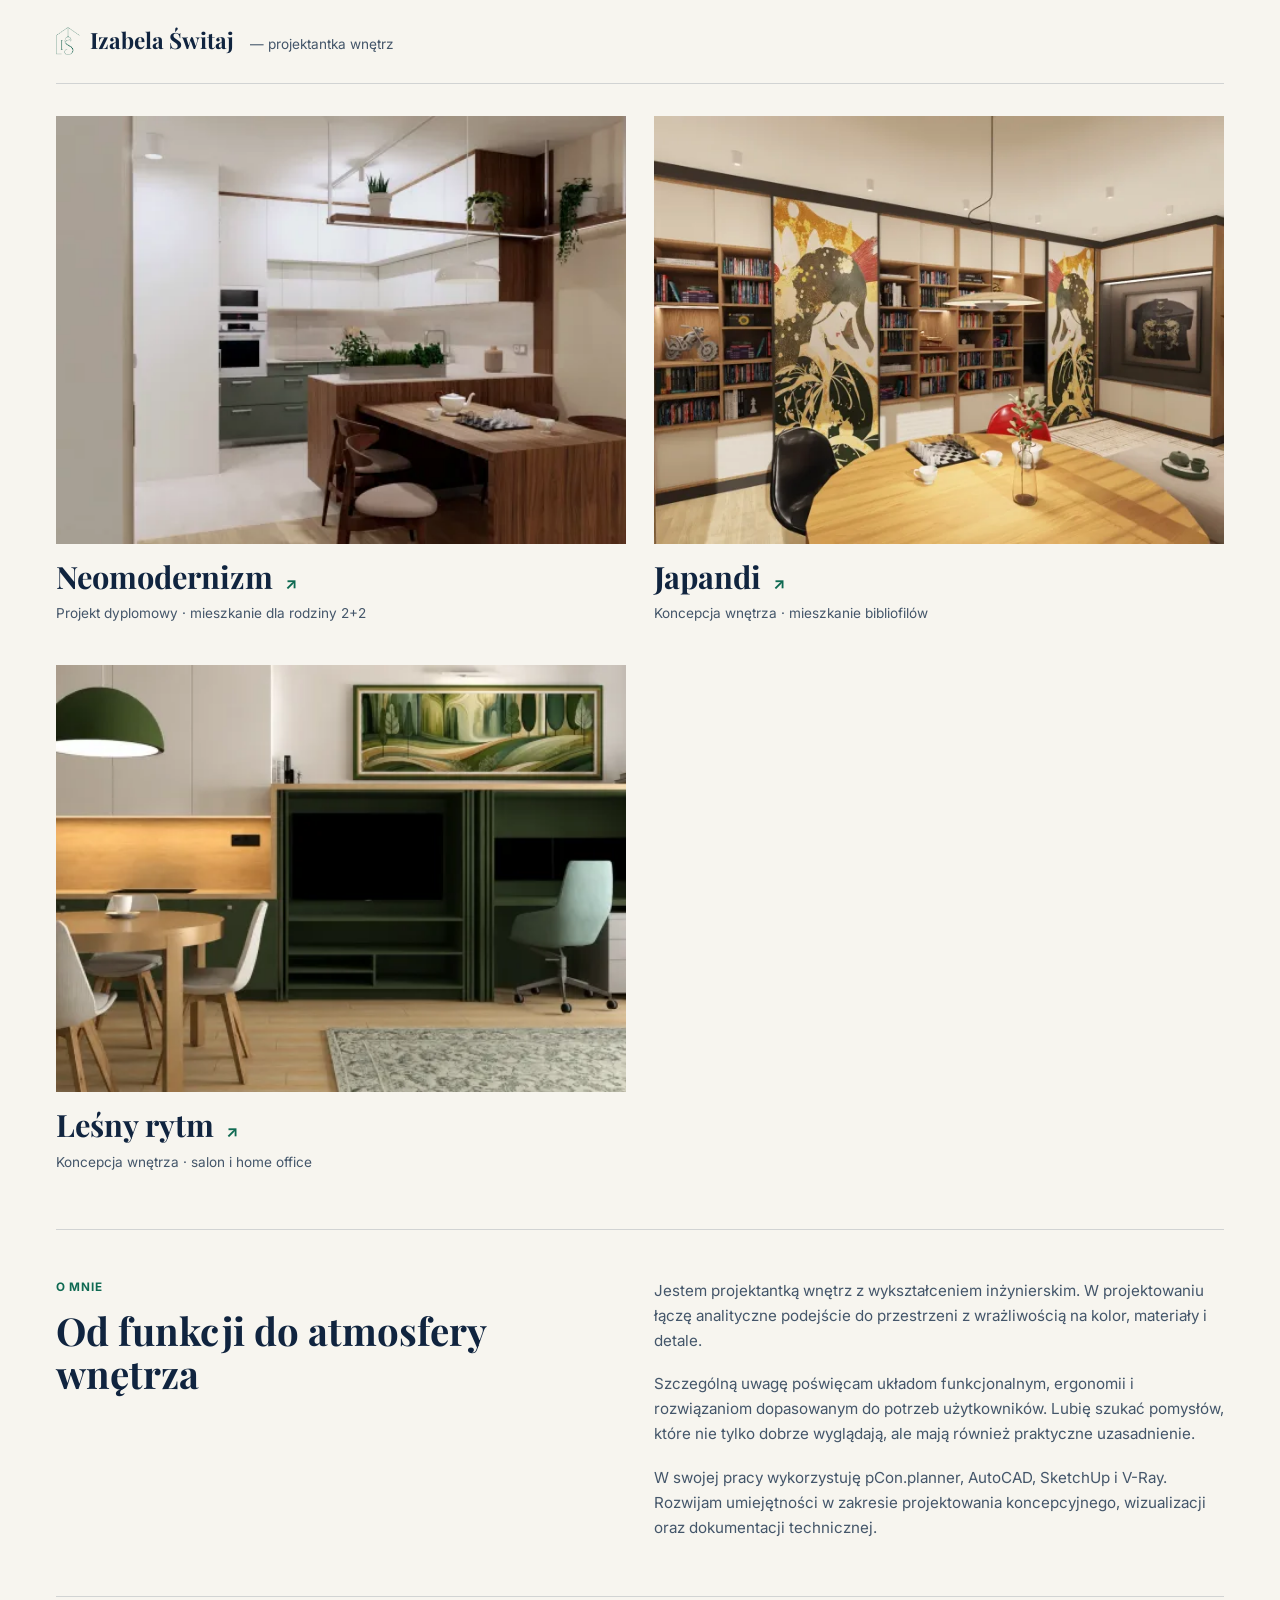
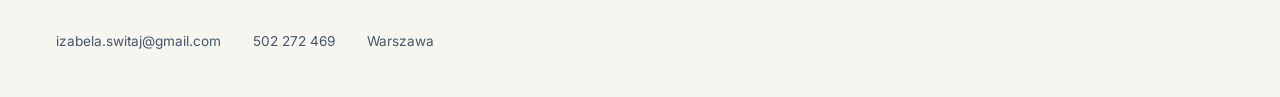
==== commit f5162125: "Move recruitment portfolio to /portfolio/" ====
--- a/portfolio/index.html
+++ b/portfolio/index.html
@@ -1,128 +1,106 @@
 <!doctype html>
 <html lang="pl">
-  <head>
-    <meta charset="utf-8" />
-    <meta name="viewport" content="width=device-width, initial-scale=1" />
-    <meta
+<head>
+<meta charset="utf-8" />
+<meta name="viewport" content="width=device-width, initial-scale=1" />
+<meta
       name="description"
-      content="Trzy projekty wnętrz Izabeli Świtaj: neomodernizm, Japandi i organic modern. Koncepcje, układy funkcjonalne i wizualizacje."
+      content="Portfolio projektowe Izabeli Świtaj, projektantki wnętrz z wykształceniem inżynierskim. Neomodernizm, Japandi i Leśny rytm — koncepcje, układy i wizualizacje."
     />
-    <link rel="canonical" href="https://izabelaswitaj.pl/portfolio/" />
-    <meta name="robots" content="index, follow" />
-    <meta name="theme-color" content="#10243f" />
-    <meta property="og:type" content="profile" />
-    <meta property="og:locale" content="pl_PL" />
-    <meta property="og:title" content="Izabela Świtaj — portfolio projektowe" />
-    <meta
-      property="og:description"
-      content="Portfolio Izabeli Świtaj — wybrane projekty wnętrz, układy funkcjonalne i wizualizacje."
-    />
-    <meta property="og:url" content="https://izabelaswitaj.pl/portfolio/" />
-    <meta property="og:image" content="https://izabelaswitaj.pl/assets/gallery/diploma-entry-kitchen.webp" />
-    <meta property="og:image:alt" content="Hol z widokiem na kuchnię z portfolio Izabeli Świtaj" />
-    <meta name="twitter:card" content="summary_large_image" />
-    <meta name="twitter:title" content="Izabela Świtaj — portfolio projektowe" />
-    <meta
-      name="twitter:description"
-      content="Wybrane projekty wnętrz, układy funkcjonalne i wizualizacje Izabeli Świtaj."
-    />
-    <meta name="twitter:image" content="https://izabelaswitaj.pl/assets/gallery/diploma-entry-kitchen.webp" />
-    <title>Izabela Świtaj — portfolio projektowe</title>
-    <link rel="icon" href="../assets/logo.jpeg" type="image/jpeg" />
-    <link rel="preconnect" href="https://fonts.googleapis.com" />
-    <link rel="preconnect" href="https://fonts.gstatic.com" crossorigin />
-    <link
+<link rel="canonical" href="https://izabelaswitaj.pl/portfolio/" />
+<title>Izabela Świtaj — projektantka wnętrz | Portfolio</title>
+<link rel="icon" href="../assets/is-favicon.png" type="image/png" sizes="64x64" />
+<link rel="preconnect" href="https://fonts.googleapis.com" />
+<link rel="preconnect" href="https://fonts.gstatic.com" crossorigin />
+<link
       href="https://fonts.googleapis.com/css2?family=Inter:wght@400;500;600;700&family=Playfair+Display:wght@600;700&display=swap"
       rel="stylesheet"
     />
-    <link rel="stylesheet" href="portfolio.css?v=20261104-6" />
-    <script type="application/ld+json">
-      {
-        "@context": "https://schema.org",
-        "@type": "Person",
-        "name": "Izabela Świtaj",
-        "jobTitle": "Projektantka wnętrz",
-        "url": "https://izabelaswitaj.pl/portfolio/",
-        "email": "mailto:izabela.switaj@gmail.com",
-        "telephone": "+48502272469"
-      }
-    </script>
-  </head>
-  <body>
-    <a class="skip-link" href="#projekty">Przejdź do projektów</a>
-
-    <header class="portfolio-header">
-      <div class="brand" aria-label="Izabela Świtaj — portfolio">
-        <strong>Izabela Świtaj</strong>
-        <span>portfolio</span>
+<meta name="theme-color" content="#f7f5ef" />
+<meta property="og:type" content="website" />
+<meta property="og:locale" content="pl_PL" />
+<meta property="og:title" content="Izabela Świtaj — portfolio projektowe" />
+<meta property="og:description" content="Trzy wybrane projekty wnętrz: Neomodernizm, Japandi i Leśny rytm. Koncepcje, układy funkcjonalne i wizualizacje." />
+<meta property="og:url" content="https://izabelaswitaj.pl/portfolio/" />
+<meta property="og:image" content="https://izabelaswitaj.pl/assets/gallery/diploma-kitchen-dining-1.webp" />
+<meta property="og:image:alt" content="Kuchnia i jadalnia w projekcie Neomodernizm Izabeli Świtaj" />
+<meta name="twitter:card" content="summary_large_image" />
+<script type="application/ld+json">{"@context":"https://schema.org","@type":"Person","name":"Izabela Świtaj","jobTitle":"Projektantka wnętrz","url":"https://izabelaswitaj.pl/portfolio/","email":"mailto:izabela.switaj@gmail.com","telephone":"+48502272469"}</script>
+<link rel="stylesheet" href="portfolio.css?v=20261104-6" />
+<style>
+  .cv-container { width:min(1280px,calc(100% - 112px)); margin-inline:auto; }
+  .cv-header { display:flex; flex-wrap:wrap; align-items:baseline; gap:8px 16px; padding-block:28px; border-bottom:1px solid var(--line); }
+  .cv-header h1 { position:relative; margin:0; padding-left:34px; font-size:1.4rem; letter-spacing:0; }
+  .cv-logo { position:absolute; left:0; top:50%; transform:translateY(-50%); width:auto; height:28px; }
+  .cv-header p { margin:0; font-size:.85rem; color:var(--ink-soft); }
+  .cv-projects { display:grid; grid-template-columns:repeat(2,minmax(0,1fr)); gap:40px 28px; padding-block:32px 56px; }
+  .cv-project { display:block; min-width:0; }
+  .cv-project img { width:100%; height:auto; aspect-ratio:4/3; object-fit:cover; }
+  .cv-caption { display:flex; flex-direction:column; gap:8px; padding-top:16px; }
+  .cv-caption h2 { margin:0; font-size:clamp(1.5rem,2.4vw,2.2rem); }
+  .cv-caption h2 span { margin-left:12px; color:var(--green); font-family:var(--sans); font-size:1rem; }
+  .cv-caption p { margin:0; color:var(--ink-soft); font-size:.85rem; }
+  .cv-project:hover h2 { text-decoration:underline; text-decoration-thickness:1px; text-underline-offset:5px; }
+  .cv-footer { display:block; border-top:1px solid var(--line); padding-block:28px 40px; font-size:.85rem; color:var(--ink-soft); }
+  .cv-footer p { margin:0; }
+  .cv-footer address { display:flex; flex-wrap:wrap; align-items:center; gap:8px 32px; font-style:normal; }
+  .cv-footer a { display:inline-flex; align-items:center; min-height:32px; }
+  .cv-footer a:hover { text-decoration:underline; text-underline-offset:4px; }
+  .cv-about { display:grid; grid-template-columns:minmax(0,1fr) minmax(0,1fr); gap:28px; border-top:1px solid var(--line); padding-block:48px 56px; }
+  .cv-about h2 { max-width:18ch; margin-bottom:0; font-size:clamp(1.8rem,3vw,2.7rem); }
+  .cv-about-copy { max-width:64ch; color:var(--ink-soft); font-size:.95rem; }
+  .cv-about-copy p { margin-bottom:18px; }
+  .cv-about-copy p:last-child { margin-bottom:0; }
+  @media(max-width:700px) { .cv-about { grid-template-columns:1fr; padding-block:36px; } }
+  @media(max-width:900px) { .cv-container { width:calc(100% - 64px); } .cv-caption { flex-direction:column; gap:8px; } }
+  @media(max-width:560px) { .cv-container { width:calc(100% - 40px); } .cv-header { padding-block:22px; } .cv-header h1 { font-size:1.25rem; } .cv-projects { grid-template-columns:1fr; gap:36px; padding-block:24px 36px; } .cv-footer { grid-template-columns:1fr; gap:20px; } .cv-footer a { min-height:44px; } }
+</style>
+</head>
+<body>
+  <a class="skip-link" href="#projekty">Przejdź do projektów</a>
+  <header class="cv-header cv-container">
+    <h1><img class="cv-logo" src="../assets/is-sygnet.png" alt="" width="630" height="725" />Izabela Świtaj</h1>
+    <p>— projektantka wnętrz</p>
+  </header>
+  <main>
+  <section id="projekty" class="cv-projects cv-container" tabindex="-1" aria-label="Wybrane projekty wnętrz">
+    <a class="cv-project" href="/portfolio/neomodernizm/" aria-labelledby="project-1">
+      <img src="../assets/gallery/diploma-kitchen-dining-1.webp" srcset="../assets/gallery/previews/diploma-kitchen-dining-1.webp 640w, assets/gallery/diploma-kitchen-dining-1.webp 1800w" sizes="(max-width: 560px) calc(100vw - 40px), (max-width: 900px) calc((100vw - 92px) / 2), (max-width: 1392px) calc((100vw - 140px) / 2), 626px" alt="Jasna kuchnia i jadalnia z drewnianym stołem" width="1800" height="1013" fetchpriority="high" decoding="async" />
+      <div class="cv-caption">
+        <h2 id="project-1">Neomodernizm<span aria-hidden="true">↗</span></h2>
+        <p>Projekt dyplomowy · mieszkanie dla rodziny 2+2</p>
       </div>
-      <nav aria-label="Nawigacja portfolio">
-        <a href="#profil">O mnie</a>
-        <a href="#projekty">Projekty</a>
-        <a href="#kontakt">Kontakt</a>
-      </nav>
-    </header>
-
-    <main>
-      <section id="o-mnie" class="about" aria-labelledby="about-title">
-        <div class="about-copy">
-          <p class="eyebrow">Projektantka wnętrz</p>
-          <h1 id="about-title">Izabela Świtaj</h1>
-          <p class="about-note">Projektantka wnętrz z wykształceniem inżynierskim. Projektuję przestrzenie, w których wygoda, przechowywanie i spójne materiały tworzą przemyślaną całość.</p>
-          <a class="about-cta" href="#projekty">Zobacz wybrane projekty <span aria-hidden="true">↗</span></a>
-          <p class="tools"><strong>Narzędzia:</strong> pCon.planner, AutoCAD, SketchUp, V-Ray</p>
-        </div>
-        <figure class="about-image">
-          <img
-            srcset="../assets/gallery/previews/diploma-entry-kitchen.webp 640w, ../assets/gallery/diploma-entry-kitchen.webp 1448w" sizes="(max-width: 900px) calc(100vw - 40px), 60vw" src="../assets/gallery/diploma-entry-kitchen.webp"
-            alt="Hol z widokiem na kuchnię w projekcie Izabeli Świtaj"
-            width="1448"
-            height="1086"
-            decoding="async"
-            fetchpriority="high"
-          />
-        </figure>
-      </section>
-
-      <section id="projekty" class="projects" aria-labelledby="projects-title">
-        <header class="projects-heading">
-          <p class="eyebrow">Portfolio</p>
-          <h2 id="projects-title">Wybrane projekty</h2>
-        </header>
-
-        <div class="project-overview" aria-label="Przegląd projektów wnętrz">
-          <a class="overview-card" href="neomodernizm/" aria-label="Zobacz pełny projekt Przytulny neomodernizm dla rodziny">
-            <div class="overview-image"><img srcset="../assets/gallery/previews/diploma-kitchen-dining-1.webp 640w, ../assets/gallery/diploma-kitchen-dining-1.webp 1800w" sizes="(max-width: 640px) calc(100vw - 40px), (max-width: 900px) 45vw, 30vw" src="../assets/gallery/diploma-kitchen-dining-1.webp" alt="Jasna strefa kuchenna i jadalnia w projekcie Przytulny neomodernizm" width="1800" height="1013" loading="eager" decoding="async" /></div>
-            <div class="overview-content"><span class="overview-number">01 / Rodzina 2+2</span><h3>Przytulny neomodernizm</h3><p>Przemyślana przestrzeń dla rodziny: ergonomiczna kuchnia, przechowywanie i przyjazne strefy codzienności.</p><span class="overview-link">Odkryj projekt <span aria-hidden="true">↗</span></span></div>
-          </a>
-          <a class="overview-card" href="japandi/" aria-label="Zobacz pełny projekt Japońska harmonia w domu pełnym książek">
-            <div class="overview-image"><img srcset="../assets/gallery/previews/japandi-library.webp 640w, ../assets/gallery/japandi-library.webp 1600w" sizes="(max-width: 640px) calc(100vw - 40px), (max-width: 900px) 45vw, 30vw" src="../assets/gallery/japandi-library.webp" alt="Biblioteka w salonie w projekcie Japandi" width="1600" height="1200" loading="lazy" decoding="async" /></div>
-            <div class="overview-content"><span class="overview-number">02 / Mieszkanie bibliofilów</span><h3>Japońska harmonia</h3><p>Biblioteka, przesuwne panele i spójne materiały. Rozwiązania podporządkowane pasjom mieszkańców.</p><span class="overview-link">Odkryj projekt <span aria-hidden="true">↗</span></span></div>
-          </a>
-          <a class="overview-card" href="lesny-rytm/" aria-label="Zobacz pełny projekt Leśny rytm codzienności">
-            <div class="overview-image"><img srcset="../assets/gallery/previews/organic-rtv-open.webp 640w, ../assets/gallery/organic-rtv-open.webp 1672w" sizes="(max-width: 640px) calc(100vw - 40px), (max-width: 900px) 45vw, 30vw" src="../assets/gallery/organic-rtv-open.webp" alt="Zabudowa RTV i miejsce do pracy w projekcie Leśny rytm codzienności" width="1672" height="941" loading="lazy" decoding="async" /></div>
-            <div class="overview-content"><span class="overview-number">03 / Salon i home office</span><h3>Leśny rytm codzienności</h3><p>Zielona zabudowa, ukryte miejsce do pracy i wielofunkcyjność bez wizualnego chaosu.</p><span class="overview-link">Odkryj projekt <span aria-hidden="true">↗</span></span></div>
-          </a>
-        </div>
-      </section>
-
-      <section class="profile" id="profil" aria-labelledby="profile-title"><p class="eyebrow">O mnie</p><h2 id="profile-title">Od układu do detalu</h2><p>Cześć, jestem Iza — projektantka wnętrz z wykształceniem inżynierskim. Łączę
-            techniczne, uporządkowane podejście z wrażliwością na funkcję, proporcje i estetykę
-            przestrzeni. W projektach zwracam uwagę na wygodę codziennego użytkowania, światło,
-            przechowywanie i spójność materiałów.</p></section>
-      <section id="kontakt" class="contact" aria-labelledby="contact-title">
-        <div>
-          <p class="eyebrow">Kontakt</p>
-          <h2 id="contact-title">Izabela Świtaj</h2>
-        </div>
-        <address>
-          <a href="mailto:izabela.switaj@gmail.com">izabela.switaj@gmail.com</a>
-          <a href="tel:+48502272469">502 272 469</a>
-          <span>Warszawa</span>
-        </address>
-      </section>
-    </main>
-
-    <script src="portfolio.js?v=20261104-6"></script>
-  </body>
+    </a>
+    <a class="cv-project" href="/portfolio/japandi/" aria-labelledby="project-2">
+      <img src="../assets/gallery/japandi-library.webp" srcset="../assets/gallery/previews/japandi-library.webp 640w, assets/gallery/japandi-library.webp 1600w" sizes="(max-width: 560px) calc(100vw - 40px), (max-width: 900px) calc((100vw - 92px) / 2), (max-width: 1392px) calc((100vw - 140px) / 2), 626px" alt="Salon z biblioteką i przesuwnymi panelami" width="1600" height="1200" loading="lazy" decoding="async" />
+      <div class="cv-caption">
+        <h2 id="project-2">Japandi<span aria-hidden="true">↗</span></h2>
+        <p>Koncepcja wnętrza · mieszkanie bibliofilów</p>
+      </div>
+    </a>
+    <a class="cv-project" href="/portfolio/lesny-rytm/" aria-labelledby="project-3">
+      <img src="../assets/gallery/organic-rtv-open.webp" srcset="../assets/gallery/previews/organic-rtv-open.webp 640w, assets/gallery/organic-rtv-open.webp 1672w" sizes="(max-width: 560px) calc(100vw - 40px), (max-width: 900px) calc((100vw - 92px) / 2), (max-width: 1392px) calc((100vw - 140px) / 2), 626px" alt="Zielona zabudowa RTV z miejscem do pracy" width="1672" height="941" loading="lazy" decoding="async" />
+      <div class="cv-caption">
+        <h2 id="project-3">Leśny rytm<span aria-hidden="true">↗</span></h2>
+        <p>Koncepcja wnętrza · salon i home office</p>
+      </div>
+    </a>
+  </section>
+  <section class="cv-about cv-container" aria-labelledby="about-title">
+    <div><p class="eyebrow">O MNIE</p><h2 id="about-title">Od funkcji do atmosfery wnętrza</h2></div>
+    <div class="cv-about-copy">
+      <p>Jestem projektantką wnętrz z wykształceniem inżynierskim. W projektowaniu łączę analityczne podejście do przestrzeni z wrażliwością na kolor, materiały i detale.</p>
+      <p>Szczególną uwagę poświęcam układom funkcjonalnym, ergonomii i rozwiązaniom dopasowanym do potrzeb użytkowników. Lubię szukać pomysłów, które nie tylko dobrze wyglądają, ale mają również praktyczne uzasadnienie.</p>
+      <p>W swojej pracy wykorzystuję pCon.planner, AutoCAD, SketchUp i V-Ray. Rozwijam umiejętności w zakresie projektowania koncepcyjnego, wizualizacji oraz dokumentacji technicznej.</p>
+    </div>
+  </section>
+  </main>
+  <footer class="cv-footer cv-container">
+    <address aria-label="Kontakt">
+      <a href="mailto:izabela.switaj@gmail.com">izabela.switaj@gmail.com</a>
+      <a href="tel:+48502272469">502 272 469</a>
+      <span>Warszawa</span>
+    </address>
+  </footer>
+</body>
 </html>
--- a/portfolio/portfolio.css
+++ b/portfolio/portfolio.css
@@ -47,16 +47,7 @@
 .overview-content h3 { margin:12px 0; font-size:clamp(1.45rem,2vw,2rem); }
 .overview-content p { margin:0 0 22px; color:var(--ink-soft); font-size:.9rem; }
 .overview-link { display:flex; justify-content:space-between; gap:12px; margin-top:auto; padding-top:14px; border-top:1px solid var(--line); color:var(--green); font-size:.85rem; font-weight:700; }
-.case-cover { padding:28px clamp(20px,6vw,92px) 0; }
-.case-cover img { width:100%; height:clamp(260px,47vw,650px); object-fit:cover; }
-.case-content { background:var(--paper); padding-top:56px; }
-.project-heading { display:grid; grid-template-columns:minmax(150px,.28fr) minmax(0,1fr); gap:clamp(24px,4vw,64px); margin-bottom:56px; }
-.project-number { margin:10px 0 0; }
-.case-page h1 { font-size:clamp(2.3rem,4.5vw,4.8rem); }
-.project-style { margin:14px 0 0; color:var(--ink-soft); font-weight:700; }
-.project-software { margin:4px 0 0; color:var(--ink-soft); font-size:.86rem; }
 .no-break { white-space:nowrap; }
-.project-tags { display:flex; flex-wrap:wrap; gap:8px 16px; margin:18px 0 0; padding:0; list-style:none; color:var(--ink-soft); font-size:.72rem; font-weight:700; text-transform:uppercase; }
 .project-story { display:grid; grid-template-columns:minmax(0,1fr); gap:64px; }
 .case-story,.project-media { min-width:0; }
 .case-brief { max-width:72ch; margin-bottom:42px; }
@@ -111,7 +102,6 @@
   .about-copy { max-width:720px; }
   .about-image img { max-height:480px; object-fit:cover; }
   .project-overview,.project-gallery-grid { grid-template-columns:repeat(2,minmax(0,1fr)); }
-  .project-heading { grid-template-columns:1fr; gap:20px; }
   .case-decisions { gap:24px; }
 }
 @media(max-width:640px) {
@@ -127,10 +117,6 @@
   .project-overview,.project-gallery-grid,.comparison-gallery .project-gallery-grid,.case-decisions,.solution-grid,.contact { grid-template-columns:1fr; }
   .overview-image { aspect-ratio:5/3; }
   .overview-content { padding:22px; }
-  .case-cover { padding-top:20px; }
-  .case-cover img { height:auto; }
-  .case-page h1 { font-size:clamp(2.1rem,9vw,3rem); }
-  .case-content { padding-top:36px; }
   .case-decisions { gap:28px; }
   .no-break { white-space:normal; }
   .project-pagination { flex-direction:column; gap:16px; }
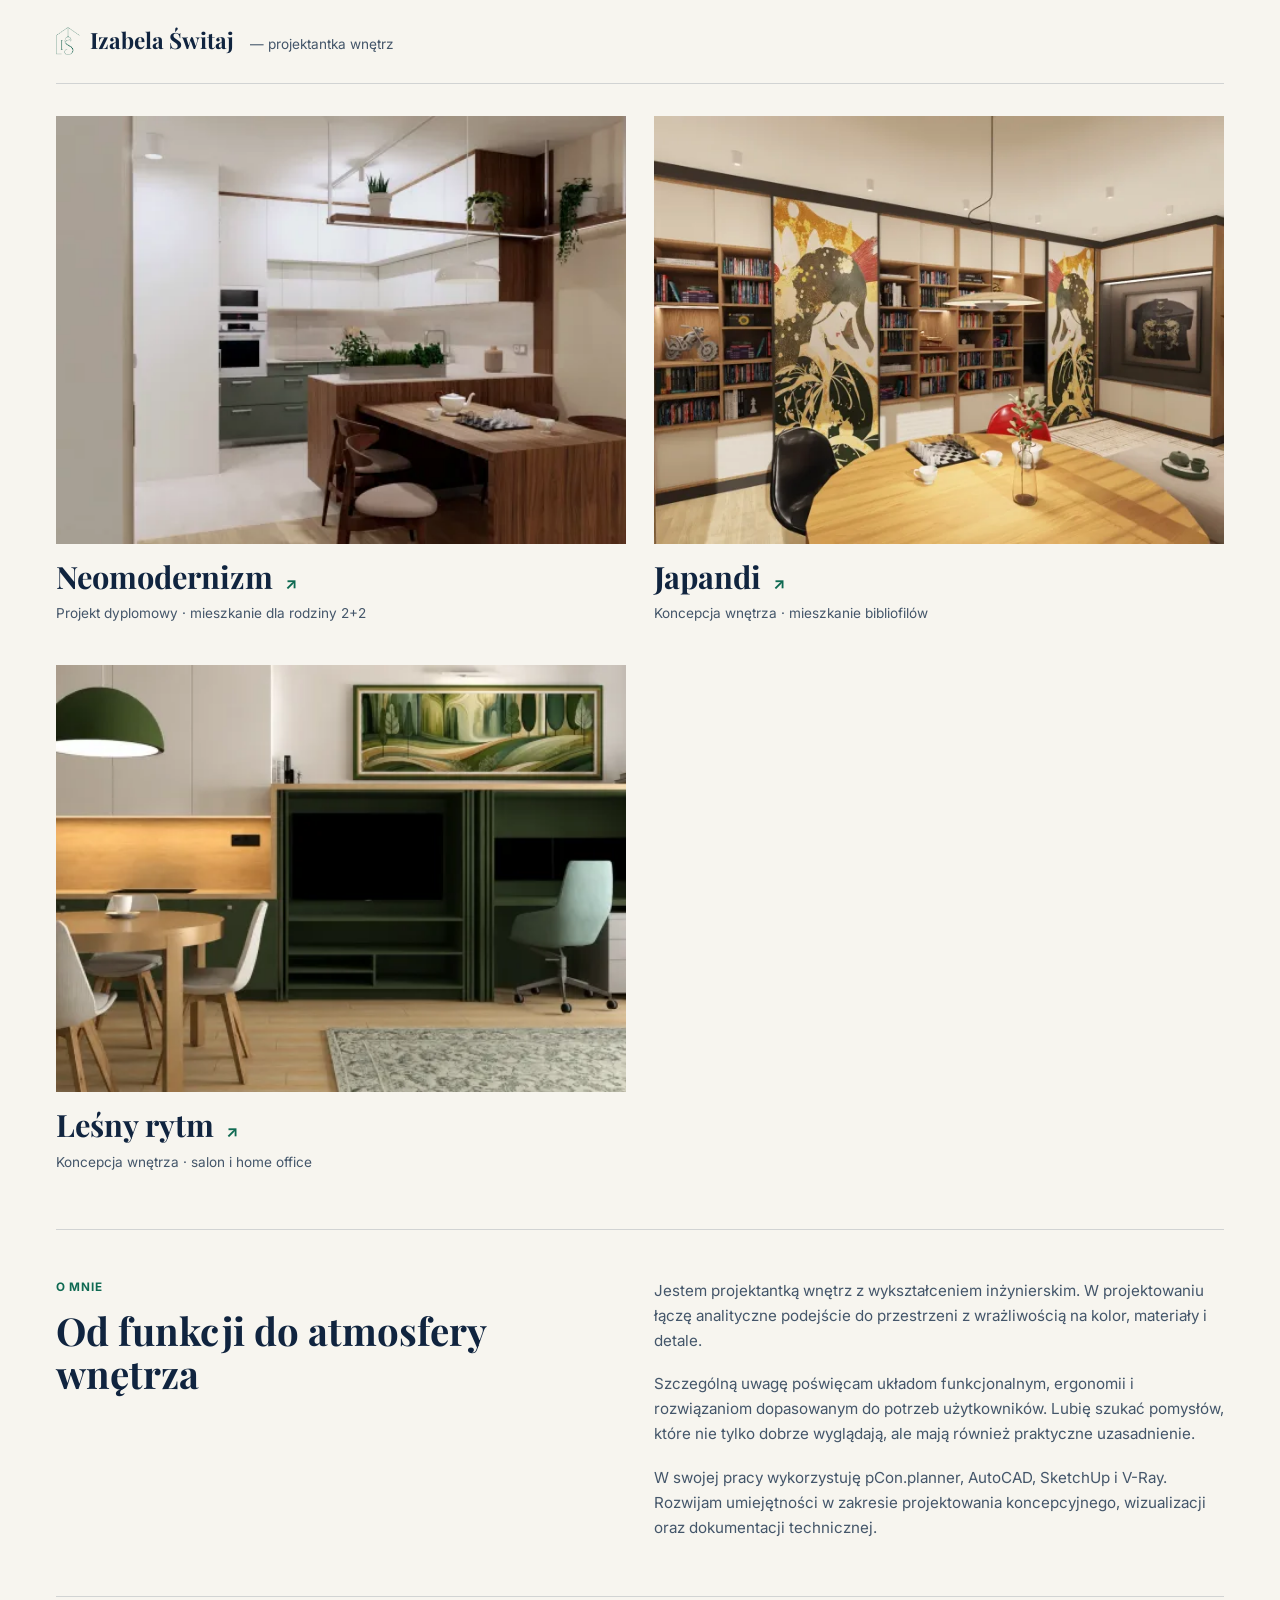
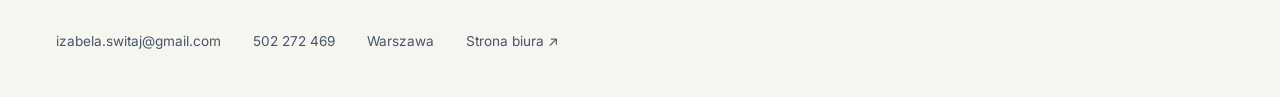
==== commit a569b337: "Separate studio homepage from recruitment portfolio" ====
--- a/portfolio/index.html
+++ b/portfolio/index.html
@@ -64,22 +64,22 @@
   </header>
   <main>
   <section id="projekty" class="cv-projects cv-container" tabindex="-1" aria-label="Wybrane projekty wnętrz">
-    <a class="cv-project" href="/portfolio/neomodernizm/" aria-labelledby="project-1">
-      <img src="../assets/gallery/diploma-kitchen-dining-1.webp" srcset="../assets/gallery/previews/diploma-kitchen-dining-1.webp 640w, assets/gallery/diploma-kitchen-dining-1.webp 1800w" sizes="(max-width: 560px) calc(100vw - 40px), (max-width: 900px) calc((100vw - 92px) / 2), (max-width: 1392px) calc((100vw - 140px) / 2), 626px" alt="Jasna kuchnia i jadalnia z drewnianym stołem" width="1800" height="1013" fetchpriority="high" decoding="async" />
+    <a class="cv-project" href="neomodernizm/" aria-labelledby="project-1">
+      <img src="../assets/gallery/diploma-kitchen-dining-1.webp" srcset="../assets/gallery/previews/diploma-kitchen-dining-1.webp 640w, ../assets/gallery/diploma-kitchen-dining-1.webp 1800w" sizes="(max-width: 560px) calc(100vw - 40px), (max-width: 900px) calc((100vw - 92px) / 2), (max-width: 1392px) calc((100vw - 140px) / 2), 626px" alt="Jasna kuchnia i jadalnia z drewnianym stołem" width="1800" height="1013" fetchpriority="high" decoding="async" />
       <div class="cv-caption">
         <h2 id="project-1">Neomodernizm<span aria-hidden="true">↗</span></h2>
         <p>Projekt dyplomowy · mieszkanie dla rodziny 2+2</p>
       </div>
     </a>
-    <a class="cv-project" href="/portfolio/japandi/" aria-labelledby="project-2">
-      <img src="../assets/gallery/japandi-library.webp" srcset="../assets/gallery/previews/japandi-library.webp 640w, assets/gallery/japandi-library.webp 1600w" sizes="(max-width: 560px) calc(100vw - 40px), (max-width: 900px) calc((100vw - 92px) / 2), (max-width: 1392px) calc((100vw - 140px) / 2), 626px" alt="Salon z biblioteką i przesuwnymi panelami" width="1600" height="1200" loading="lazy" decoding="async" />
+    <a class="cv-project" href="japandi/" aria-labelledby="project-2">
+      <img src="../assets/gallery/japandi-library.webp" srcset="../assets/gallery/previews/japandi-library.webp 640w, ../assets/gallery/japandi-library.webp 1600w" sizes="(max-width: 560px) calc(100vw - 40px), (max-width: 900px) calc((100vw - 92px) / 2), (max-width: 1392px) calc((100vw - 140px) / 2), 626px" alt="Salon z biblioteką i przesuwnymi panelami" width="1600" height="1200" loading="lazy" decoding="async" />
       <div class="cv-caption">
         <h2 id="project-2">Japandi<span aria-hidden="true">↗</span></h2>
         <p>Koncepcja wnętrza · mieszkanie bibliofilów</p>
       </div>
     </a>
-    <a class="cv-project" href="/portfolio/lesny-rytm/" aria-labelledby="project-3">
-      <img src="../assets/gallery/organic-rtv-open.webp" srcset="../assets/gallery/previews/organic-rtv-open.webp 640w, assets/gallery/organic-rtv-open.webp 1672w" sizes="(max-width: 560px) calc(100vw - 40px), (max-width: 900px) calc((100vw - 92px) / 2), (max-width: 1392px) calc((100vw - 140px) / 2), 626px" alt="Zielona zabudowa RTV z miejscem do pracy" width="1672" height="941" loading="lazy" decoding="async" />
+    <a class="cv-project" href="lesny-rytm/" aria-labelledby="project-3">
+      <img src="../assets/gallery/organic-rtv-open.webp" srcset="../assets/gallery/previews/organic-rtv-open.webp 640w, ../assets/gallery/organic-rtv-open.webp 1672w" sizes="(max-width: 560px) calc(100vw - 40px), (max-width: 900px) calc((100vw - 92px) / 2), (max-width: 1392px) calc((100vw - 140px) / 2), 626px" alt="Zielona zabudowa RTV z miejscem do pracy" width="1672" height="941" loading="lazy" decoding="async" />
       <div class="cv-caption">
         <h2 id="project-3">Leśny rytm<span aria-hidden="true">↗</span></h2>
         <p>Koncepcja wnętrza · salon i home office</p>
@@ -100,6 +100,7 @@
       <a href="mailto:izabela.switaj@gmail.com">izabela.switaj@gmail.com</a>
       <a href="tel:+48502272469">502 272 469</a>
       <span>Warszawa</span>
+      <a href="../">Strona biura ↗</a>
     </address>
   </footer>
 </body>
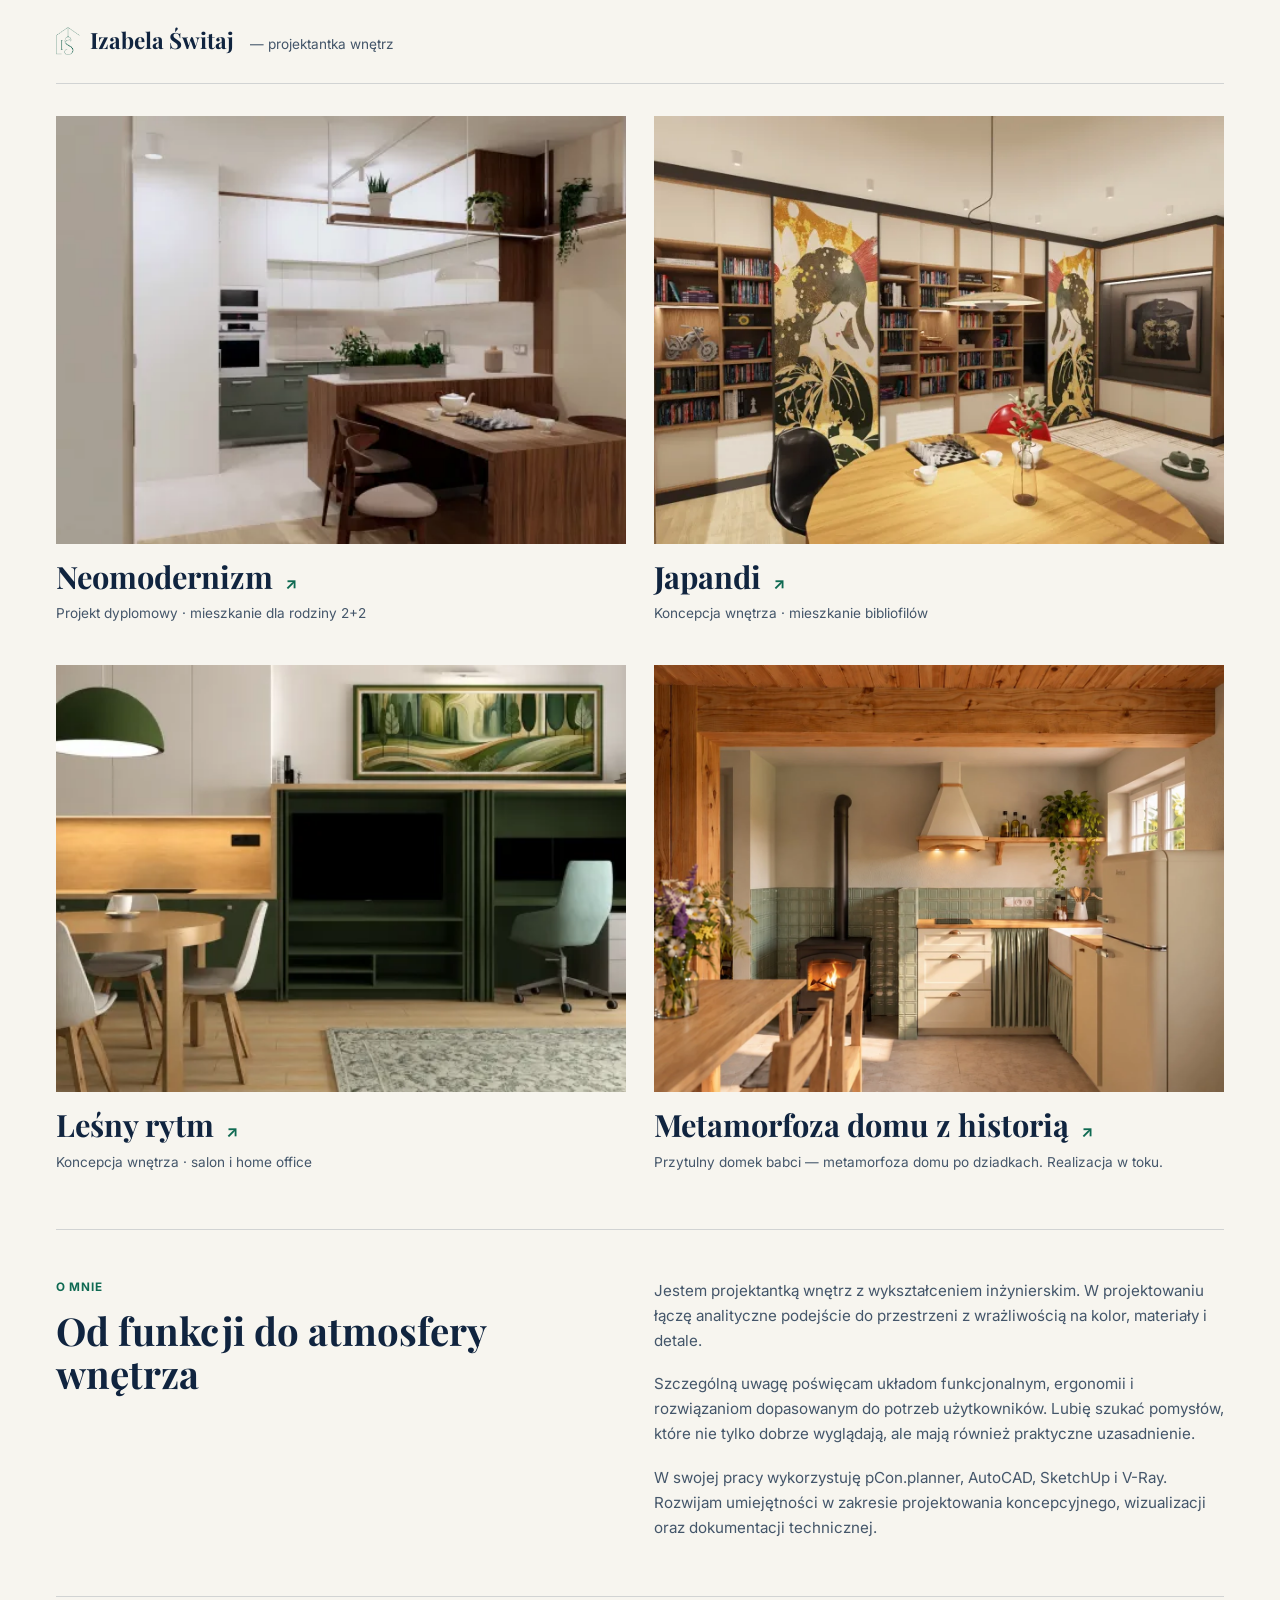
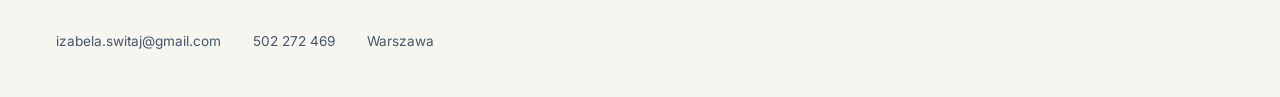
==== commit 85c07fe7: "Dodaj Domek babci jako czwarty projekt portfolio i napraw walidację" ====
--- a/portfolio/index.html
+++ b/portfolio/index.html
@@ -5,7 +5,7 @@
 <meta name="viewport" content="width=device-width, initial-scale=1" />
 <meta
       name="description"
-      content="Portfolio projektowe Izabeli Świtaj, projektantki wnętrz z wykształceniem inżynierskim. Neomodernizm, Japandi i Leśny rytm — koncepcje, układy i wizualizacje."
+      content="Portfolio projektowe Izabeli Świtaj, projektantki wnętrz z wykształceniem inżynierskim. Neomodernizm, Japandi, Leśny rytm i Metamorfoza domu z historią — koncepcje, układy i wizualizacje."
     />
 <link rel="canonical" href="https://izabelaswitaj.pl/portfolio/" />
 <title>Izabela Świtaj — projektantka wnętrz | Portfolio</title>
@@ -20,7 +20,7 @@
 <meta property="og:type" content="website" />
 <meta property="og:locale" content="pl_PL" />
 <meta property="og:title" content="Izabela Świtaj — portfolio projektowe" />
-<meta property="og:description" content="Trzy wybrane projekty wnętrz: Neomodernizm, Japandi i Leśny rytm. Koncepcje, układy funkcjonalne i wizualizacje." />
+<meta property="og:description" content="Cztery wybrane projekty wnętrz: Neomodernizm, Japandi, Leśny rytm i Metamorfoza domu z historią. Koncepcje, układy funkcjonalne i wizualizacje." />
 <meta property="og:url" content="https://izabelaswitaj.pl/portfolio/" />
 <meta property="og:image" content="https://izabelaswitaj.pl/assets/gallery/diploma-kitchen-dining-1.webp" />
 <meta property="og:image:alt" content="Kuchnia i jadalnia w projekcie Neomodernizm Izabeli Świtaj" />
@@ -64,25 +64,32 @@
   </header>
   <main>
   <section id="projekty" class="cv-projects cv-container" tabindex="-1" aria-label="Wybrane projekty wnętrz">
-    <a class="cv-project" href="neomodernizm/" aria-labelledby="project-1">
+    <a class="cv-project" href="/portfolio/neomodernizm/" aria-labelledby="project-1">
       <img src="../assets/gallery/diploma-kitchen-dining-1.webp" srcset="../assets/gallery/previews/diploma-kitchen-dining-1.webp 640w, ../assets/gallery/diploma-kitchen-dining-1.webp 1800w" sizes="(max-width: 560px) calc(100vw - 40px), (max-width: 900px) calc((100vw - 92px) / 2), (max-width: 1392px) calc((100vw - 140px) / 2), 626px" alt="Jasna kuchnia i jadalnia z drewnianym stołem" width="1800" height="1013" fetchpriority="high" decoding="async" />
       <div class="cv-caption">
         <h2 id="project-1">Neomodernizm<span aria-hidden="true">↗</span></h2>
         <p>Projekt dyplomowy · mieszkanie dla rodziny 2+2</p>
       </div>
     </a>
-    <a class="cv-project" href="japandi/" aria-labelledby="project-2">
+    <a class="cv-project" href="/portfolio/japandi/" aria-labelledby="project-2">
       <img src="../assets/gallery/japandi-library.webp" srcset="../assets/gallery/previews/japandi-library.webp 640w, ../assets/gallery/japandi-library.webp 1600w" sizes="(max-width: 560px) calc(100vw - 40px), (max-width: 900px) calc((100vw - 92px) / 2), (max-width: 1392px) calc((100vw - 140px) / 2), 626px" alt="Salon z biblioteką i przesuwnymi panelami" width="1600" height="1200" loading="lazy" decoding="async" />
       <div class="cv-caption">
         <h2 id="project-2">Japandi<span aria-hidden="true">↗</span></h2>
         <p>Koncepcja wnętrza · mieszkanie bibliofilów</p>
       </div>
     </a>
-    <a class="cv-project" href="lesny-rytm/" aria-labelledby="project-3">
+    <a class="cv-project" href="/portfolio/lesny-rytm/" aria-labelledby="project-3">
       <img src="../assets/gallery/organic-rtv-open.webp" srcset="../assets/gallery/previews/organic-rtv-open.webp 640w, ../assets/gallery/organic-rtv-open.webp 1672w" sizes="(max-width: 560px) calc(100vw - 40px), (max-width: 900px) calc((100vw - 92px) / 2), (max-width: 1392px) calc((100vw - 140px) / 2), 626px" alt="Zielona zabudowa RTV z miejscem do pracy" width="1672" height="941" loading="lazy" decoding="async" />
       <div class="cv-caption">
         <h2 id="project-3">Leśny rytm<span aria-hidden="true">↗</span></h2>
         <p>Koncepcja wnętrza · salon i home office</p>
+      </div>
+    </a>
+    <a class="cv-project" href="/portfolio/domek-babci/" aria-labelledby="project-4">
+      <img src="../assets/gallery/domek-babci/kuchnia-ogolny.webp" sizes="(max-width: 560px) calc(100vw - 40px), (max-width: 900px) calc((100vw - 92px) / 2), (max-width: 1392px) calc((100vw - 140px) / 2), 626px" alt="Wizualizacja kuchni z kremową zabudową i szałwiowymi płytkami" width="1670" height="942" loading="lazy" decoding="async" />
+      <div class="cv-caption">
+        <h2 id="project-4">Metamorfoza domu z historią<span aria-hidden="true">↗</span></h2>
+        <p>Przytulny domek babci — metamorfoza domu po dziadkach. Realizacja w toku.</p>
       </div>
     </a>
   </section>
@@ -100,7 +107,6 @@
       <a href="mailto:izabela.switaj@gmail.com">izabela.switaj@gmail.com</a>
       <a href="tel:+48502272469">502 272 469</a>
       <span>Warszawa</span>
-      <a href="../">Strona biura ↗</a>
     </address>
   </footer>
 </body>
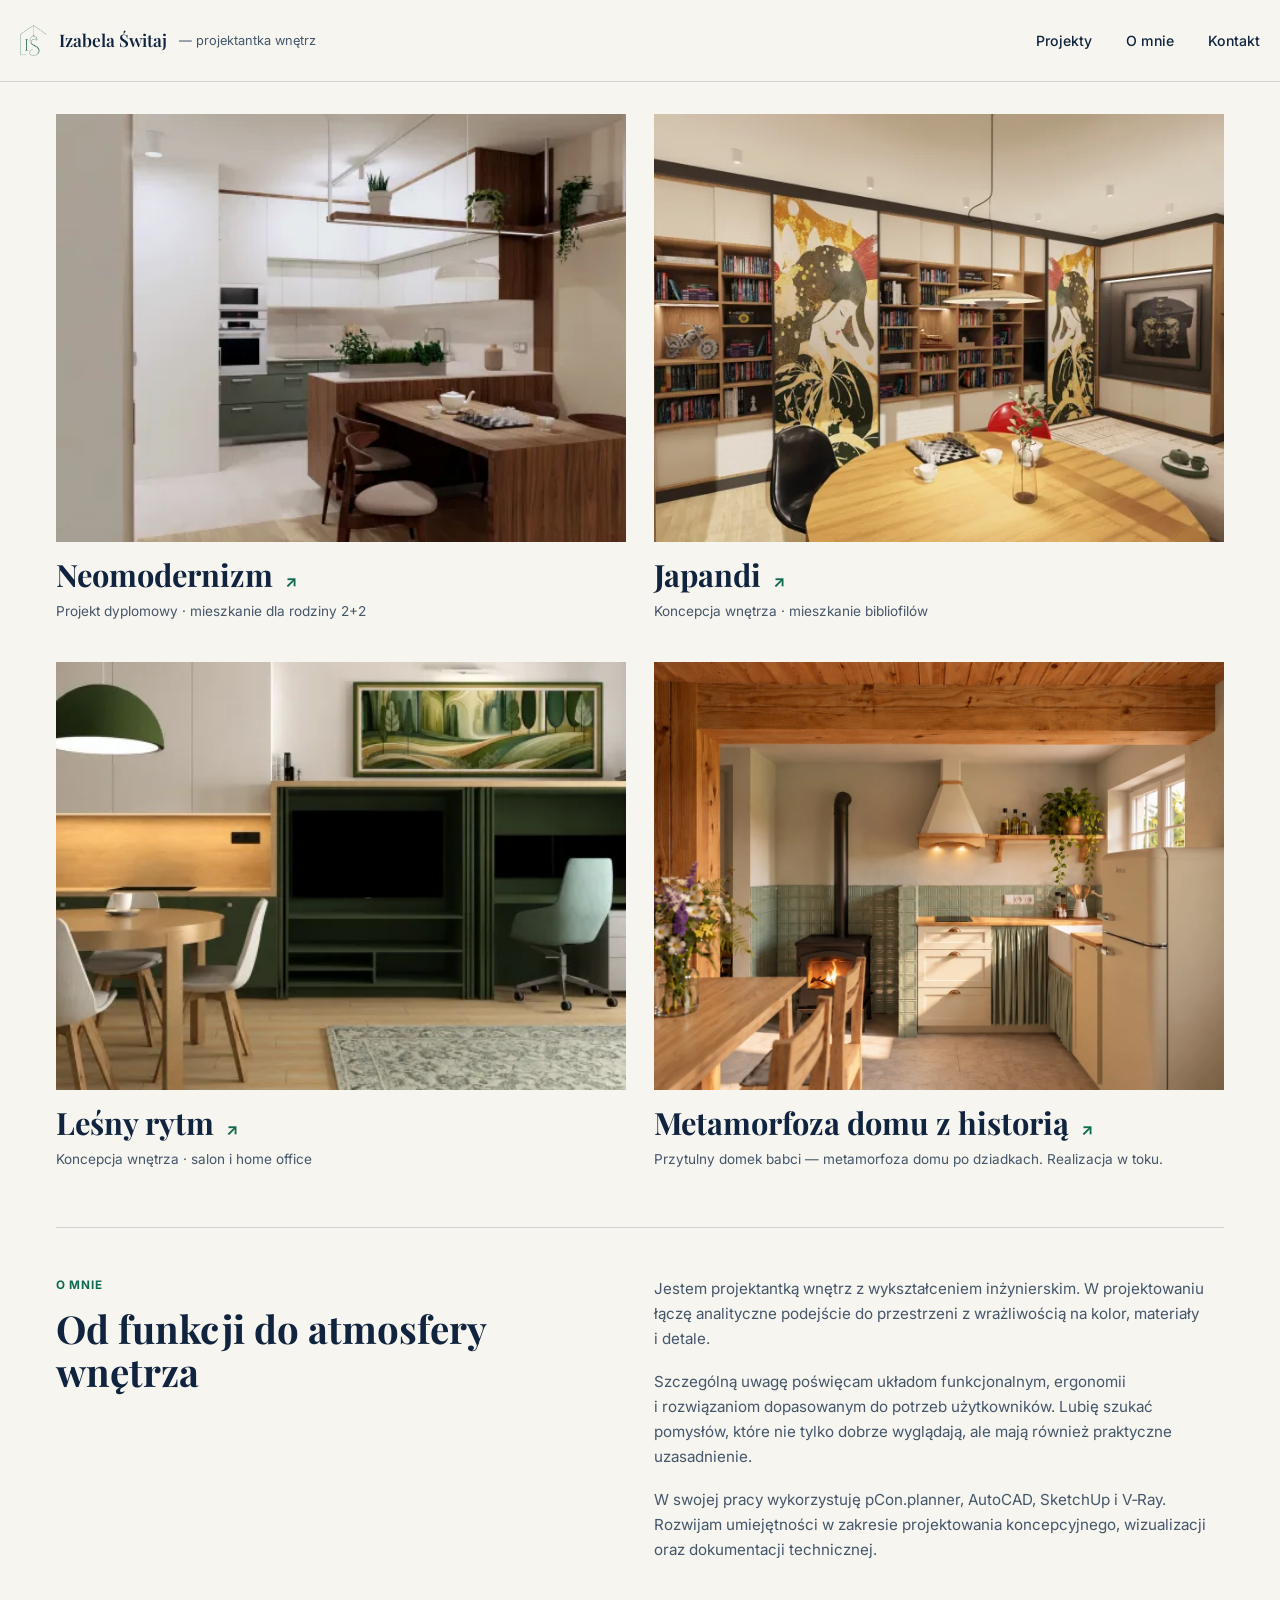
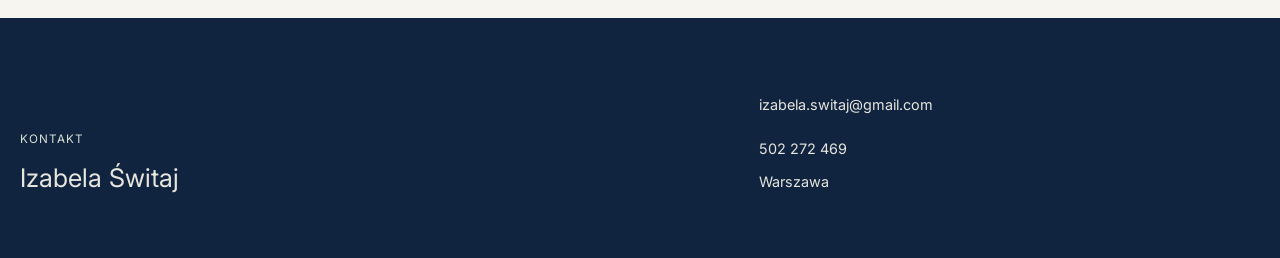
==== commit 02288616: "Unify portfolio headers, project introductions and contact footer" ====
--- a/portfolio/index.html
+++ b/portfolio/index.html
@@ -26,13 +26,9 @@
 <meta property="og:image:alt" content="Kuchnia i jadalnia w projekcie Neomodernizm Izabeli Świtaj" />
 <meta name="twitter:card" content="summary_large_image" />
 <script type="application/ld+json">{"@context":"https://schema.org","@type":"Person","name":"Izabela Świtaj","jobTitle":"Projektantka wnętrz","url":"https://izabelaswitaj.pl/portfolio/","email":"mailto:izabela.switaj@gmail.com","telephone":"+48502272469"}</script>
-<link rel="stylesheet" href="portfolio.css?v=20261104-6" />
+<link rel="stylesheet" href="portfolio.css?v=20261106-unify" />
 <style>
   .cv-container { width:min(1280px,calc(100% - 112px)); margin-inline:auto; }
-  .cv-header { display:flex; flex-wrap:wrap; align-items:baseline; gap:8px 16px; padding-block:28px; border-bottom:1px solid var(--line); }
-  .cv-header h1 { position:relative; margin:0; padding-left:34px; font-size:1.4rem; letter-spacing:0; }
-  .cv-logo { position:absolute; left:0; top:50%; transform:translateY(-50%); width:auto; height:28px; }
-  .cv-header p { margin:0; font-size:.85rem; color:var(--ink-soft); }
   .cv-projects { display:grid; grid-template-columns:repeat(2,minmax(0,1fr)); gap:40px 28px; padding-block:32px 56px; }
   .cv-project { display:block; min-width:0; }
   .cv-project img { width:100%; height:auto; aspect-ratio:4/3; object-fit:cover; }
@@ -41,11 +37,6 @@
   .cv-caption h2 span { margin-left:12px; color:var(--green); font-family:var(--sans); font-size:1rem; }
   .cv-caption p { margin:0; color:var(--ink-soft); font-size:.85rem; }
   .cv-project:hover h2 { text-decoration:underline; text-decoration-thickness:1px; text-underline-offset:5px; }
-  .cv-footer { display:block; border-top:1px solid var(--line); padding-block:28px 40px; font-size:.85rem; color:var(--ink-soft); }
-  .cv-footer p { margin:0; }
-  .cv-footer address { display:flex; flex-wrap:wrap; align-items:center; gap:8px 32px; font-style:normal; }
-  .cv-footer a { display:inline-flex; align-items:center; min-height:32px; }
-  .cv-footer a:hover { text-decoration:underline; text-underline-offset:4px; }
   .cv-about { display:grid; grid-template-columns:minmax(0,1fr) minmax(0,1fr); gap:28px; border-top:1px solid var(--line); padding-block:48px 56px; }
   .cv-about h2 { max-width:18ch; margin-bottom:0; font-size:clamp(1.8rem,3vw,2.7rem); }
   .cv-about-copy { max-width:64ch; color:var(--ink-soft); font-size:.95rem; }
@@ -53,16 +44,14 @@
   .cv-about-copy p:last-child { margin-bottom:0; }
   @media(max-width:700px) { .cv-about { grid-template-columns:1fr; padding-block:36px; } }
   @media(max-width:900px) { .cv-container { width:calc(100% - 64px); } .cv-caption { flex-direction:column; gap:8px; } }
-  @media(max-width:560px) { .cv-container { width:calc(100% - 40px); } .cv-header { padding-block:22px; } .cv-header h1 { font-size:1.25rem; } .cv-projects { grid-template-columns:1fr; gap:36px; padding-block:24px 36px; } .cv-footer { grid-template-columns:1fr; gap:20px; } .cv-footer a { min-height:44px; } }
+  @media(max-width:560px) { .cv-container { width:calc(100% - 40px); } .cv-projects { grid-template-columns:1fr; gap:36px; padding-block:24px 36px; } }
 </style>
 </head>
 <body>
   <a class="skip-link" href="#projekty">Przejdź do projektów</a>
-  <header class="cv-header cv-container">
-    <h1><img class="cv-logo" src="../assets/is-sygnet.png" alt="" width="630" height="725" />Izabela Świtaj</h1>
-    <p>— projektantka wnętrz</p>
-  </header>
+  <header class="portfolio-header"><a class="brand" href="/portfolio/"><img src="../assets/is-sygnet.png" alt="" width="630" height="725" /><strong>Izabela Świtaj</strong><span>— projektantka wnętrz</span></a><nav aria-label="Nawigacja portfolio"><a href="#projekty">Projekty</a><a href="#o-mnie">O mnie</a><a href="#kontakt">Kontakt</a></nav></header>
   <main>
+<h1 class="visually-hidden">Portfolio Izabeli Świtaj</h1>
   <section id="projekty" class="cv-projects cv-container" tabindex="-1" aria-label="Wybrane projekty wnętrz">
     <a class="cv-project" href="/portfolio/neomodernizm/" aria-labelledby="project-1">
       <img src="../assets/gallery/diploma-kitchen-dining-1.webp" srcset="../assets/gallery/previews/diploma-kitchen-dining-1.webp 640w, ../assets/gallery/diploma-kitchen-dining-1.webp 1800w" sizes="(max-width: 560px) calc(100vw - 40px), (max-width: 900px) calc((100vw - 92px) / 2), (max-width: 1392px) calc((100vw - 140px) / 2), 626px" alt="Jasna kuchnia i jadalnia z drewnianym stołem" width="1800" height="1013" fetchpriority="high" decoding="async" />
@@ -82,32 +71,26 @@
       <img src="../assets/gallery/organic-rtv-open.webp" srcset="../assets/gallery/previews/organic-rtv-open.webp 640w, ../assets/gallery/organic-rtv-open.webp 1672w" sizes="(max-width: 560px) calc(100vw - 40px), (max-width: 900px) calc((100vw - 92px) / 2), (max-width: 1392px) calc((100vw - 140px) / 2), 626px" alt="Zielona zabudowa RTV z miejscem do pracy" width="1672" height="941" loading="lazy" decoding="async" />
       <div class="cv-caption">
         <h2 id="project-3">Leśny rytm<span aria-hidden="true">↗</span></h2>
-        <p>Koncepcja wnętrza · salon i home office</p>
+        <p>Koncepcja wnętrza · salon i home office</p>
       </div>
     </a>
     <a class="cv-project" href="/portfolio/domek-babci/" aria-labelledby="project-4">
       <img src="../assets/gallery/domek-babci/kuchnia-ogolny.webp" sizes="(max-width: 560px) calc(100vw - 40px), (max-width: 900px) calc((100vw - 92px) / 2), (max-width: 1392px) calc((100vw - 140px) / 2), 626px" alt="Wizualizacja kuchni z kremową zabudową i szałwiowymi płytkami" width="1670" height="942" loading="lazy" decoding="async" />
       <div class="cv-caption">
-        <h2 id="project-4">Metamorfoza domu z historią<span aria-hidden="true">↗</span></h2>
-        <p>Przytulny domek babci — metamorfoza domu po dziadkach. Realizacja w toku.</p>
+        <h2 id="project-4">Metamorfoza domu z historią<span aria-hidden="true">↗</span></h2>
+        <p>Przytulny domek babci — metamorfoza domu po dziadkach. Realizacja w toku.</p>
       </div>
     </a>
   </section>
-  <section class="cv-about cv-container" aria-labelledby="about-title">
-    <div><p class="eyebrow">O MNIE</p><h2 id="about-title">Od funkcji do atmosfery wnętrza</h2></div>
+  <section id="o-mnie" class="cv-about cv-container" aria-labelledby="about-title">
+    <div><p class="eyebrow">O MNIE</p><h2 id="about-title">Od funkcji do atmosfery wnętrza</h2></div>
     <div class="cv-about-copy">
-      <p>Jestem projektantką wnętrz z wykształceniem inżynierskim. W projektowaniu łączę analityczne podejście do przestrzeni z wrażliwością na kolor, materiały i detale.</p>
-      <p>Szczególną uwagę poświęcam układom funkcjonalnym, ergonomii i rozwiązaniom dopasowanym do potrzeb użytkowników. Lubię szukać pomysłów, które nie tylko dobrze wyglądają, ale mają również praktyczne uzasadnienie.</p>
-      <p>W swojej pracy wykorzystuję pCon.planner, AutoCAD, SketchUp i V-Ray. Rozwijam umiejętności w zakresie projektowania koncepcyjnego, wizualizacji oraz dokumentacji technicznej.</p>
+      <p>Jestem projektantką wnętrz z wykształceniem inżynierskim. W projektowaniu łączę analityczne podejście do przestrzeni z wrażliwością na kolor, materiały i detale.</p>
+      <p>Szczególną uwagę poświęcam układom funkcjonalnym, ergonomii i rozwiązaniom dopasowanym do potrzeb użytkowników. Lubię szukać pomysłów, które nie tylko dobrze wyglądają, ale mają również praktyczne uzasadnienie.</p>
+      <p>W swojej pracy wykorzystuję <span class="no-break">pCon.planner</span>, AutoCAD, <span class="no-break">SketchUp</span> i V‑Ray. Rozwijam umiejętności w zakresie projektowania koncepcyjnego, wizualizacji oraz dokumentacji technicznej.</p>
     </div>
   </section>
   </main>
-  <footer class="cv-footer cv-container">
-    <address aria-label="Kontakt">
-      <a href="mailto:izabela.switaj@gmail.com">izabela.switaj@gmail.com</a>
-      <a href="tel:+48502272469">502 272 469</a>
-      <span>Warszawa</span>
-    </address>
-  </footer>
+  <footer id="kontakt" class="contact" aria-labelledby="contact-title"><div><p class="eyebrow">Kontakt</p><h2 id="contact-title">Izabela Świtaj</h2></div><address><a href="mailto:izabela.switaj@gmail.com">izabela.switaj@gmail.com</a><a href="tel:+48502272469">502 272 469</a><span>Warszawa</span></address></footer>
 </body>
 </html>
--- a/portfolio/portfolio.css
+++ b/portfolio/portfolio.css
@@ -47,7 +47,16 @@
 .overview-content h3 { margin:12px 0; font-size:clamp(1.45rem,2vw,2rem); }
 .overview-content p { margin:0 0 22px; color:var(--ink-soft); font-size:.9rem; }
 .overview-link { display:flex; justify-content:space-between; gap:12px; margin-top:auto; padding-top:14px; border-top:1px solid var(--line); color:var(--green); font-size:.85rem; font-weight:700; }
+.case-cover { padding:28px clamp(20px,6vw,92px) 0; }
+.case-cover img { width:100%; height:clamp(260px,47vw,650px); object-fit:cover; }
+.case-content { background:var(--paper); padding-top:56px; }
+.project-heading { display:grid; grid-template-columns:minmax(150px,.28fr) minmax(0,1fr); gap:clamp(24px,4vw,64px); margin-bottom:56px; }
+.project-number { margin:10px 0 0; }
+.case-page h1 { font-size:clamp(2.3rem,4.5vw,4.8rem); }
+.project-style { margin:14px 0 0; color:var(--ink-soft); font-weight:700; }
+.project-software { margin:4px 0 0; color:var(--ink-soft); font-size:.86rem; }
 .no-break { white-space:nowrap; }
+.project-tags { display:flex; flex-wrap:wrap; gap:8px 16px; margin:18px 0 0; padding:0; list-style:none; color:var(--ink-soft); font-size:.72rem; font-weight:700; text-transform:uppercase; }
 .project-story { display:grid; grid-template-columns:minmax(0,1fr); gap:64px; }
 .case-story,.project-media { min-width:0; }
 .case-brief { max-width:72ch; margin-bottom:42px; }
@@ -102,6 +111,7 @@
   .about-copy { max-width:720px; }
   .about-image img { max-height:480px; object-fit:cover; }
   .project-overview,.project-gallery-grid { grid-template-columns:repeat(2,minmax(0,1fr)); }
+  .project-heading { grid-template-columns:1fr; gap:20px; }
   .case-decisions { gap:24px; }
 }
 @media(max-width:640px) {
@@ -117,6 +127,10 @@
   .project-overview,.project-gallery-grid,.comparison-gallery .project-gallery-grid,.case-decisions,.solution-grid,.contact { grid-template-columns:1fr; }
   .overview-image { aspect-ratio:5/3; }
   .overview-content { padding:22px; }
+  .case-cover { padding-top:20px; }
+  .case-cover img { height:auto; }
+  .case-page h1 { font-size:clamp(2.1rem,9vw,3rem); }
+  .case-content { padding-top:36px; }
   .case-decisions { gap:28px; }
   .no-break { white-space:normal; }
   .project-pagination { flex-direction:column; gap:16px; }
@@ -137,3 +151,52 @@
 
 .profile { padding:clamp(48px,7vw,90px) clamp(20px,6vw,92px); max-width:1000px; }
 .profile p:last-child { max-width:72ch; margin-bottom:0; color:var(--ink-soft); }
+/* Shared portfolio chrome and project introduction. Narrative grids stay local. */
+.visually-hidden { position:absolute; width:1px; height:1px; padding:0; margin:-1px; overflow:hidden; clip-path:inset(50%); white-space:nowrap; }
+.portfolio-header { padding-inline:max(20px,calc((100% - 1280px)/2)); min-height:82px; }
+.brand { align-items:center; gap:12px; white-space:normal; }
+.brand img { width:27px; height:32px; object-fit:contain; flex:none; }
+.brand strong { font-size:1.08rem; font-weight:600; }
+.brand span { color:var(--ink-soft); font:400 .8rem/1.5 var(--sans); letter-spacing:0; text-transform:none; }
+.portfolio-header nav { font-weight:500; }
+.case-page { --hero-inset:clamp(20px,6vw,92px); --heading-container-inset:var(--hero-inset); }
+.japandi-page { --heading-container-inset:max(var(--page-gutter),calc((100vw - var(--page-width)) / 2)); }
+.case-page .project-heading { width:calc(100vw - 2 * var(--hero-inset)); margin:0 calc(var(--hero-inset) - var(--heading-container-inset)) 56px; }
+.case-page .project-intro { min-width:0; }
+.case-page .project-heading h1 { margin:0 0 10px; font-size:clamp(2.3rem,4.5vw,4.8rem); font-weight:600; line-height:1.12; letter-spacing:0; }
+.case-page .project-heading .project-number { margin:10px 0 0; font:500 .85rem/1.65 var(--sans); letter-spacing:.06em; }
+.case-page .project-intro .project-style { margin:14px 0 0; font-weight:600; }
+.case-page .project-intro .project-software { margin:4px 0 0; font-size:.86rem; line-height:1.65; }
+.case-page .project-tags { margin:18px 0 0; font-weight:500; gap:8px 16px; letter-spacing:.02em; }
+.project-index { display:flex; flex-wrap:wrap; gap:8px 24px; padding:12px 0; margin:24px 0 0; border-block:1px solid var(--line); font-size:.85rem; font-weight:500; }
+.project-index a { display:inline-flex; align-items:center; min-height:44px; }
+.project-index a:hover { text-decoration:underline; text-underline-offset:5px; }
+.case-page .project-story h2,.case-page .technical-heading h2 { font-size:clamp(1.85rem,2.3vw,2.6rem); font-weight:600; line-height:1.18; }
+.case-page .project-story h3,.case-page .technical-group-heading h3 { font-size:clamp(1.5rem,1.9vw,2rem); font-weight:600; line-height:1.2; }
+.case-page .gallery-item figcaption { padding-top:9px; font-size:.8rem; line-height:1.65; }
+.project-pagination,.portfolio-return { padding:24px max(20px,calc((100% - 1280px)/2)); background:var(--paper); border-top:1px solid var(--line); font-size:.88rem; font-weight:400; }
+.project-pagination a { display:flex; flex-direction:column; align-items:flex-start; justify-content:center; }
+.project-pagination a[rel="next"] { margin-left:auto; text-align:right; align-items:flex-end; }
+.project-pagination a span { color:var(--ink-soft); font-size:.76rem; }
+.portfolio-return a { display:inline-flex; align-items:center; min-height:44px; }
+.portfolio-return a:hover { text-decoration:underline; text-underline-offset:5px; }
+.contact { padding:clamp(40px,5vw,66px) max(20px,calc((100% - 1280px)/2)); color:#e6e5de; gap:24px; }
+.contact #contact-title { font:400 clamp(1.35rem,2vw,1.8rem)/1.3 var(--sans); color:inherit; margin:0; letter-spacing:0; }
+.contact .eyebrow { margin:0 0 12px; font-weight:400; letter-spacing:.08em; }
+.contact address { gap:0; font-size:.9rem; font-weight:400; }
+.contact address a { display:flex; align-items:center; }
+@media(max-width:900px) { .brand { flex-wrap:wrap; column-gap:10px; row-gap:0; } .brand span { flex-basis:100%; padding-left:37px; } }
+@media(max-width:640px) {
+  .portfolio-header { padding:12px 20px 4px; }
+  .brand { width:100%; }
+  .brand span { flex-basis:auto; padding-left:0; font-size:.72rem; }
+  .brand strong { font-size:1rem; }
+  .brand img { width:23px; height:28px; }
+  .portfolio-header nav { justify-content:flex-start; gap:24px; }
+  .case-page .project-heading { margin-bottom:40px; }
+  .case-page .project-heading h1 { font-size:clamp(2.1rem,9vw,3rem); }
+  .project-pagination { flex-direction:row; gap:20px; }
+  .project-pagination a { max-width:48%; }
+  .project-index { gap:4px 18px; }
+  .no-break { white-space:nowrap; }
+}
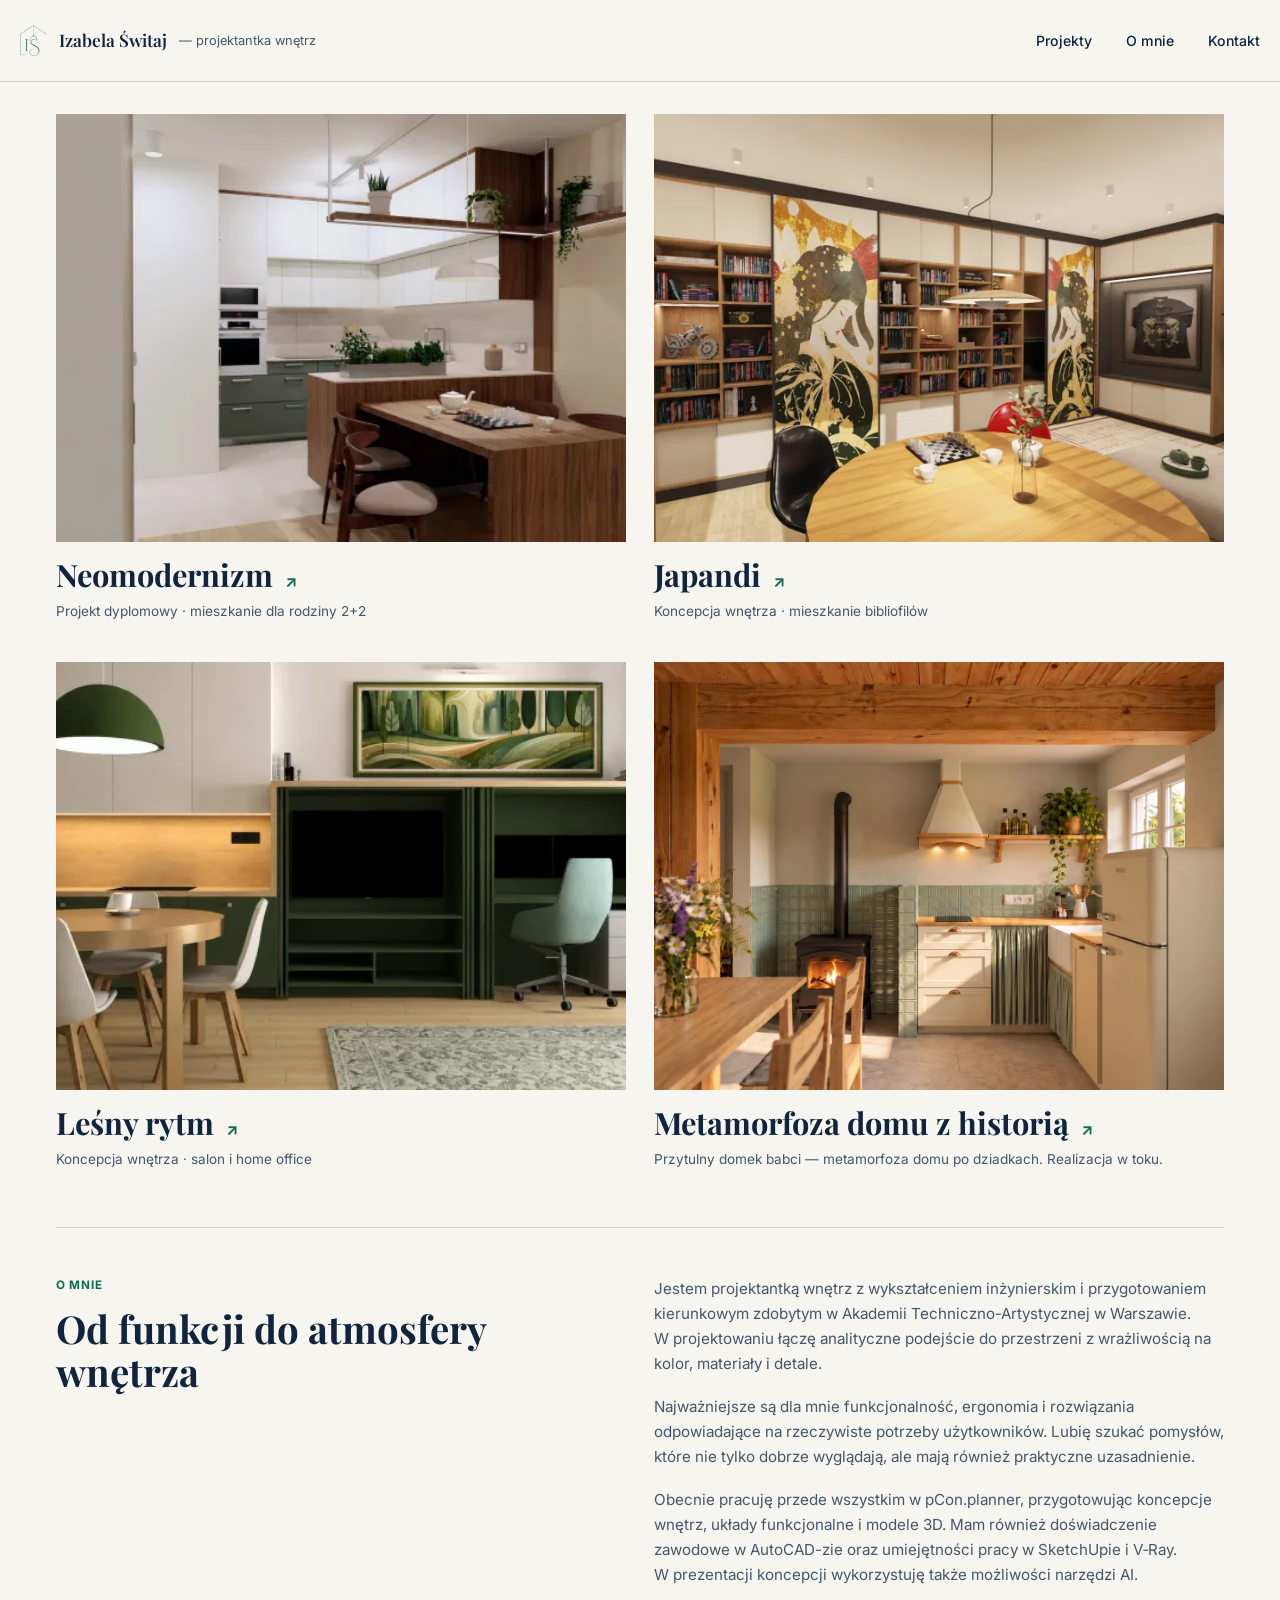
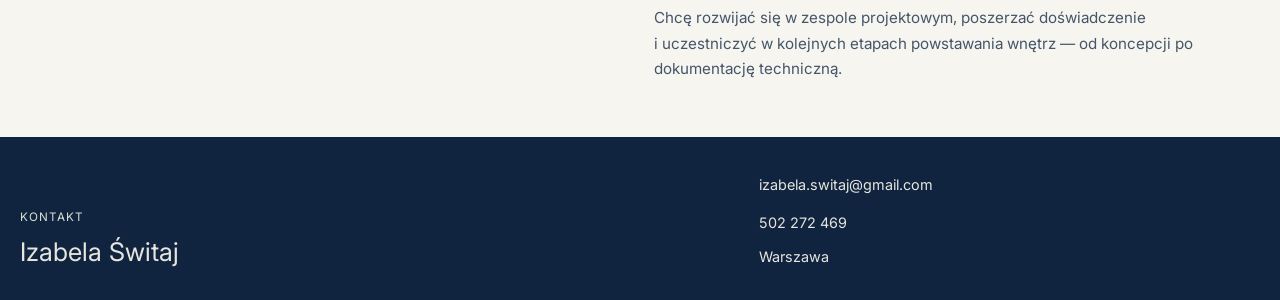
==== commit a4fcdf93: "Portfolio: aktualizuj sekcję O mnie pod rekrutację" ====
--- a/portfolio/index.html
+++ b/portfolio/index.html
@@ -85,9 +85,10 @@
   <section id="o-mnie" class="cv-about cv-container" aria-labelledby="about-title">
     <div><p class="eyebrow">O MNIE</p><h2 id="about-title">Od funkcji do atmosfery wnętrza</h2></div>
     <div class="cv-about-copy">
-      <p>Jestem projektantką wnętrz z wykształceniem inżynierskim. W projektowaniu łączę analityczne podejście do przestrzeni z wrażliwością na kolor, materiały i detale.</p>
-      <p>Szczególną uwagę poświęcam układom funkcjonalnym, ergonomii i rozwiązaniom dopasowanym do potrzeb użytkowników. Lubię szukać pomysłów, które nie tylko dobrze wyglądają, ale mają również praktyczne uzasadnienie.</p>
-      <p>W swojej pracy wykorzystuję <span class="no-break">pCon.planner</span>, AutoCAD, <span class="no-break">SketchUp</span> i V‑Ray. Rozwijam umiejętności w zakresie projektowania koncepcyjnego, wizualizacji oraz dokumentacji technicznej.</p>
+      <p>Jestem projektantką wnętrz z wykształceniem inżynierskim i przygotowaniem kierunkowym zdobytym w Akademii Techniczno-Artystycznej w Warszawie. W projektowaniu łączę analityczne podejście do przestrzeni z wrażliwością na kolor, materiały i detale.</p>
+      <p>Najważniejsze są dla mnie funkcjonalność, ergonomia i rozwiązania odpowiadające na rzeczywiste potrzeby użytkowników. Lubię szukać pomysłów, które nie tylko dobrze wyglądają, ale mają również praktyczne uzasadnienie.</p>
+      <p>Obecnie pracuję przede wszystkim w <span class="no-break">pCon.planner</span>, przygotowując koncepcje wnętrz, układy funkcjonalne i modele 3D. Mam również doświadczenie zawodowe w AutoCAD-zie oraz umiejętności pracy w <span class="no-break">SketchUpie</span> i <span class="no-break">V‑Ray</span>. W prezentacji koncepcji wykorzystuję także możliwości narzędzi AI.</p>
+      <p>Chcę rozwijać się w zespole projektowym, poszerzać doświadczenie i uczestniczyć w kolejnych etapach powstawania wnętrz — od koncepcji po dokumentację techniczną.</p>
     </div>
   </section>
   </main>
--- a/portfolio/portfolio.css
+++ b/portfolio/portfolio.css
@@ -180,11 +180,11 @@
 .project-pagination a span { color:var(--ink-soft); font-size:.76rem; }
 .portfolio-return a { display:inline-flex; align-items:center; min-height:44px; }
 .portfolio-return a:hover { text-decoration:underline; text-underline-offset:5px; }
-.contact { padding:clamp(40px,5vw,66px) max(20px,calc((100% - 1280px)/2)); color:#e6e5de; gap:24px; }
+.contact { padding:clamp(24px,2.5vw,32px) max(20px,calc((100% - 1280px)/2)); color:#e6e5de; gap:24px; }
 .contact #contact-title { font:400 clamp(1.35rem,2vw,1.8rem)/1.3 var(--sans); color:inherit; margin:0; letter-spacing:0; }
-.contact .eyebrow { margin:0 0 12px; font-weight:400; letter-spacing:.08em; }
-.contact address { gap:0; font-size:.9rem; font-weight:400; }
-.contact address a { display:flex; align-items:center; }
+.contact .eyebrow { margin:0 0 8px; font-weight:400; letter-spacing:.08em; }
+.contact address { gap:6px; font-size:.9rem; font-weight:400; }
+.contact address a { display:flex; align-items:center; min-height:32px; }
 @media(max-width:900px) { .brand { flex-wrap:wrap; column-gap:10px; row-gap:0; } .brand span { flex-basis:100%; padding-left:37px; } }
 @media(max-width:640px) {
   .portfolio-header { padding:12px 20px 4px; }
@@ -198,5 +198,6 @@
   .project-pagination { flex-direction:row; gap:20px; }
   .project-pagination a { max-width:48%; }
   .project-index { gap:4px 18px; }
+  .contact { padding-block:clamp(20px,5vw,24px); row-gap:8px; }
   .no-break { white-space:nowrap; }
 }
